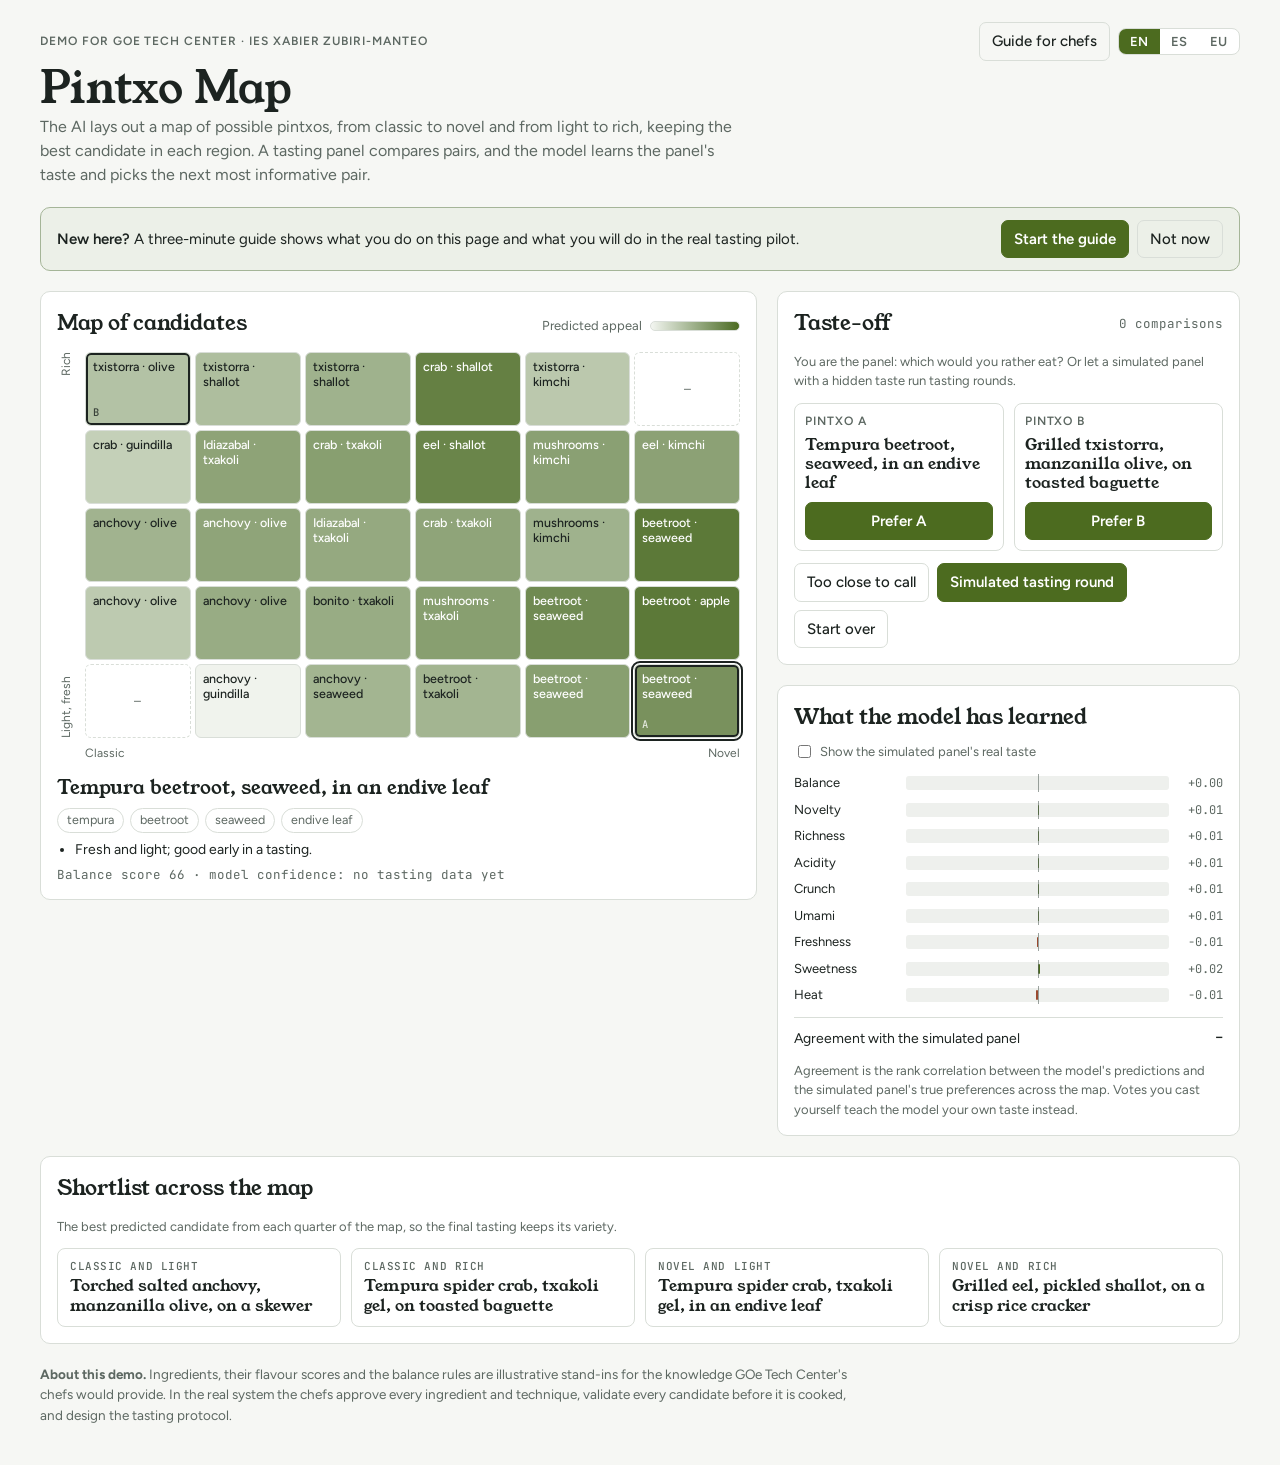
==== index.html @ 37ee8f4e "Add files via upload" ====
<!doctype html>
<html lang="en">
<head>
<meta charset="utf-8">
<meta name="viewport" content="width=device-width, initial-scale=1, viewport-fit=cover">
<meta name="description" content="Pintxo Map: an AI demo that proposes a diverse map of pintxos and learns a tasting panel's taste. IES Xabier Zubiri-Manteo and GOe Tech Center.">
<title>Pintxo Map</title>
<link rel="preconnect" href="https://fonts.googleapis.com">
<link rel="preconnect" href="https://fonts.gstatic.com" crossorigin>
<link rel="stylesheet" href="https://fonts.googleapis.com/css2?family=Young+Serif&family=Figtree:wght@400;500;600&family=JetBrains+Mono:wght@400;500&display=swap">
<style>
/* Layout: a working bench. The map of candidate pintxos on the left, the taste-off and what the model has learned on the right, the shortlist underneath. */
:root {
  --bg: #f6f7f4;
  --surface: #ffffff;
  --ink: #1c2320;
  --muted: #5d6862;
  --line: #d9ded8;
  --accent: #4c6b1f;        /* piparra green */
  --accent-ink: #ffffff;
  --neg: #9a4a2f;           /* negative weights */
  --scrim: rgba(18, 26, 22, 0.55);
  --font-display: "Young Serif", Georgia, serif;
  --font-body: "Figtree", "Segoe UI", system-ui, sans-serif;
  --font-data: "JetBrains Mono", ui-monospace, Menlo, Consolas, monospace;
}
@media (prefers-color-scheme: dark) {
  :root:not([data-theme="light"]) {
    --bg: #121614; --surface: #1a201d; --ink: #e3e8e4; --muted: #9aa59f; --line: #2e3833;
    --accent: #a3c75f; --accent-ink: #121614; --neg: #e08a6a; --scrim: rgba(0, 0, 0, 0.62); color-scheme: dark;
  }
}
:root[data-theme="dark"] {
  --bg: #121614; --surface: #1a201d; --ink: #e3e8e4; --muted: #9aa59f; --line: #2e3833;
  --accent: #a3c75f; --accent-ink: #121614; --neg: #e08a6a; --scrim: rgba(0, 0, 0, 0.62); color-scheme: dark;
}
* { box-sizing: border-box; }
[hidden] { display: none !important; }
body {
  margin: 0; background: var(--bg); color: var(--ink);
  font-family: var(--font-body); font-size: 15px; line-height: 1.5;
  padding-left: max(16px, env(safe-area-inset-left, 0px));
  padding-right: max(16px, env(safe-area-inset-right, 0px));
  padding-block: 22px 40px;
}
.wrap { max-width: 1200px; margin: 0 auto; display: grid; gap: 20px; }
header { display: grid; gap: 4px; }
.top { display: flex; flex-wrap: wrap; justify-content: space-between; align-items: center; gap: 8px 16px; }
h1 { font-family: var(--font-display); font-weight: 400; font-size: clamp(30px, 5vw, 44px); line-height: 1.05; margin: 0; text-wrap: balance; }
.lede { margin: 0; color: var(--muted); max-width: 70ch; font-size: 16px; }
h2 { font-family: var(--font-display); font-weight: 400; font-size: 21px; margin: 0; }
.eyebrow { font: 600 12px var(--font-body); text-transform: uppercase; letter-spacing: 0.08em; color: var(--muted); margin: 0; }
button { font: inherit; }
button:focus-visible, input:focus-visible { outline: 2px solid var(--accent); outline-offset: 2px; }
.langs { display: inline-flex; border: 1px solid var(--line); border-radius: 8px; overflow: hidden; background: var(--surface); }
.langs button { border: 0; background: none; color: var(--muted); padding: 5px 11px; cursor: pointer; font: 600 13px var(--font-body); letter-spacing: 0.04em; }
.langs button[aria-pressed="true"] { background: var(--accent); color: var(--accent-ink); }

.bench { display: grid; grid-template-columns: minmax(0, 1.55fr) minmax(0, 1fr); gap: 20px; align-items: start; }
@media (max-width: 900px) { .bench { grid-template-columns: minmax(0, 1fr); } }
.card { background: var(--surface); border: 1px solid var(--line); border-radius: 10px; padding: 16px; display: grid; gap: 12px; min-width: 0; }

.maphead { display: flex; flex-wrap: wrap; justify-content: space-between; align-items: baseline; gap: 6px 16px; }
.legend { display: flex; align-items: center; gap: 8px; font-size: 13px; color: var(--muted); }
.ramp { width: 90px; height: 10px; border-radius: 5px; background: linear-gradient(90deg, color-mix(in oklab, var(--accent) 6%, var(--surface)), var(--accent)); border: 1px solid var(--line); }
.mapframe { display: grid; grid-template-columns: 22px minmax(0, 1fr); grid-template-rows: minmax(0, 1fr) auto; gap: 6px; }
.yaxis { writing-mode: vertical-rl; transform: rotate(180deg); font-size: 12px; color: var(--muted); display: flex; justify-content: space-between; text-align: center; }
.xaxis { grid-column: 2; display: flex; justify-content: space-between; font-size: 12px; color: var(--muted); }
.grid { display: grid; grid-template-columns: repeat(6, minmax(0, 1fr)); gap: 4px; }
.cell { min-height: 74px; border: 1px solid var(--line); border-radius: 6px; padding: 6px 7px; text-align: left; cursor: pointer; color: var(--ink); display: flex; flex-direction: column; justify-content: space-between; gap: 4px; font-size: 12.5px; line-height: 1.25; transition: background-color 0.4s; }
.cell.dark { color: var(--accent-ink); }
.cell .n { font-weight: 500; overflow-wrap: anywhere; }
.cell .tag { font: 500 10.5px var(--font-data); opacity: 0.8; }
.cell.empty { background: none; border-style: dashed; cursor: default; color: var(--muted); align-items: center; justify-content: center; }
.cell.sel { outline: 2px solid var(--ink); outline-offset: 1px; }
.cell.inpair { box-shadow: inset 0 0 0 2px var(--ink); }
@media (max-width: 600px) { .cell { min-height: 46px; } .cell .n { display: none; } }

.dish { display: grid; gap: 6px; }
.dish h3 { font-family: var(--font-display); font-weight: 400; font-size: 19px; margin: 0; text-wrap: balance; }
.parts { display: flex; flex-wrap: wrap; gap: 6px; margin: 0; padding: 0; list-style: none; }
.parts li { font-size: 12.5px; border: 1px solid var(--line); border-radius: 999px; padding: 2px 9px; color: var(--muted); }
.why { margin: 0; padding-left: 18px; font-size: 14px; display: grid; gap: 2px; }
.meta { font: 12.5px var(--font-data); color: var(--muted); }

.pair { display: grid; grid-template-columns: 1fr 1fr; gap: 10px; }
@media (max-width: 420px) { .pair { grid-template-columns: 1fr; } }
.cand { border: 1px solid var(--line); border-radius: 8px; padding: 10px; display: grid; gap: 8px; align-content: space-between; }
.cand .who { font: 600 12px var(--font-body); letter-spacing: 0.08em; color: var(--muted); text-transform: uppercase; }
.cand .nm { font-family: var(--font-display); font-size: 15.5px; line-height: 1.25; }
.btn { border: 1px solid var(--accent); background: var(--accent); color: var(--accent-ink); border-radius: 7px; padding: 7px 12px; cursor: pointer; font-weight: 600; }
.btn.ghost { background: none; color: var(--ink); border-color: var(--line); font-weight: 500; }
.btn:hover { filter: brightness(1.06); }
.row { display: flex; flex-wrap: wrap; gap: 8px; align-items: center; }
.small { font-size: 13px; color: var(--muted); margin: 0; }

.bars { display: grid; gap: 7px; }
.bar { display: grid; grid-template-columns: 104px minmax(0, 1fr) 46px; gap: 8px; align-items: center; font-size: 13px; }
.track { position: relative; height: 14px; background: color-mix(in oklab, var(--line) 45%, var(--surface)); border-radius: 3px; }
.track::after { content: ""; position: absolute; left: 50%; top: -2px; bottom: -2px; width: 1px; background: var(--muted); opacity: 0.6; }
.fill { position: absolute; top: 2px; bottom: 2px; border-radius: 2px; background: var(--accent); transition: all 0.4s; }
.fill.neg { background: var(--neg); }
.truth { position: absolute; top: -3px; bottom: -3px; width: 3px; margin-left: -1.5px; background: var(--ink); border-radius: 2px; }
.val { font: 12px var(--font-data); text-align: right; color: var(--muted); font-variant-numeric: tabular-nums; }
.stat { display: flex; justify-content: space-between; gap: 10px; font-size: 14px; border-top: 1px solid var(--line); padding-top: 10px; }
.stat b { font: 500 14px var(--font-data); font-variant-numeric: tabular-nums; }
label.tg { display: inline-flex; gap: 6px; align-items: center; font-size: 13px; color: var(--muted); cursor: pointer; }

.short { display: grid; grid-template-columns: repeat(auto-fit, minmax(220px, 1fr)); gap: 10px; }
.pick { border: 1px solid var(--line); border-radius: 8px; padding: 10px 12px; display: grid; gap: 4px; background: var(--surface); }
.pick .where { font: 500 11px var(--font-data); color: var(--muted); text-transform: uppercase; letter-spacing: 0.05em; }
.pick .nm { font-family: var(--font-display); font-size: 15.5px; line-height: 1.25; }
.note { font-size: 13.5px; color: var(--muted); margin: 0; max-width: 90ch; }
@media (prefers-reduced-motion: reduce) { .cell, .fill { transition: none; } }

/* guided tour */
.welcome { display: flex; flex-wrap: wrap; align-items: center; justify-content: space-between; gap: 10px 16px; background: color-mix(in oklab, var(--accent) 10%, var(--surface)); border: 1px solid color-mix(in oklab, var(--accent) 35%, var(--line)); border-radius: 10px; padding: 12px 16px; }
.welcome p { margin: 0; font-size: 15px; }
.welcome b { font-weight: 600; }
#tour .scrim { position: fixed; inset: 0; background: var(--scrim); z-index: 40; }
#tour .spot { position: fixed; z-index: 41; border-radius: 10px; box-shadow: 0 0 0 9999px var(--scrim), 0 0 0 3px var(--accent); pointer-events: none; transition: all 0.25s; }
#tour .tcard { position: fixed; z-index: 42; width: min(380px, calc(100vw - 32px)); background: var(--surface); color: var(--ink); border: 1px solid var(--line); border-radius: 12px; padding: 16px; display: grid; gap: 8px; box-shadow: 0 12px 32px rgba(0,0,0,0.18); }
#tour .tcard h3 { font-family: var(--font-display); font-weight: 400; font-size: 20px; margin: 0; }
#tour .tcard p { margin: 0; font-size: 14.5px; }
#tour .tstep { font: 500 12px var(--font-data); color: var(--muted); }
#tour ul { margin: 0; padding-left: 18px; display: grid; gap: 4px; font-size: 14.5px; }
#tour .trow { display: flex; gap: 8px; align-items: center; margin-top: 4px; }
#tour .trow .sp { flex: 1; }
#tour .trow .btn { white-space: nowrap; padding: 7px 10px; }
#tour .dots { display: flex; gap: 4px; }
#tour .dots i { width: 6px; height: 6px; border-radius: 50%; background: var(--line); }
#tour .dots i.on { background: var(--accent); }
@media (max-width: 640px) { #tour .tcard { left: 16px !important; right: 16px; bottom: calc(16px + env(safe-area-inset-bottom, 0px)) !important; top: auto !important; width: auto; } }
@media (prefers-reduced-motion: reduce) { #tour .spot { transition: none; } }
</style>
</head>
<body>
<div class="wrap">
  <header>
    <div class="top">
      <p class="eyebrow" data-i="eyebrow">Demo for GOe Tech Center · IES Xabier Zubiri-Manteo</p>
      <div class="row">
      <button type="button" class="btn ghost" id="guideBtn" data-i="guideBtn"></button>
      <div class="langs" role="group" aria-label="Language">
        <button type="button" data-lang="en" aria-pressed="true">EN</button>
        <button type="button" data-lang="es" aria-pressed="false">ES</button>
        <button type="button" data-lang="eu" aria-pressed="false">EU</button>
      </div>
      </div>
    </div>
    <h1 data-i="h1">Pintxo Map</h1>
    <p class="lede" data-i="lede"></p>
  </header>

  <div class="welcome" id="welcome">
    <p data-ih="welcome"></p>
    <div class="row">
      <button type="button" class="btn" id="startTour" data-i="startTour"></button>
      <button type="button" class="btn ghost" id="hideWelcome" data-i="hideWelcome"></button>
    </div>
  </div>

  <div class="bench">
    <section class="card" aria-labelledby="maptitle">
      <div class="maphead">
        <h2 id="maptitle" data-i="mapTitle"></h2>
        <span class="legend"><span data-i="legend"></span> <span class="ramp" aria-hidden="true"></span></span>
      </div>
      <div class="mapframe">
        <div class="yaxis" aria-hidden="true"><span data-i="yLight"></span><span data-i="yRich"></span></div>
        <div class="grid" id="grid" role="grid"></div>
        <div class="xaxis" aria-hidden="true"><span data-i="xClassic"></span><span data-i="xNovel"></span></div>
      </div>
      <div class="dish" id="dish" aria-live="polite"></div>
    </section>

    <div style="display:grid; gap:20px; min-width:0">
      <section class="card" aria-labelledby="totitle">
        <div class="row" style="justify-content:space-between">
          <h2 id="totitle" data-i="tasteoff"></h2>
          <span class="meta" id="roundinfo"></span>
        </div>
        <p class="small" data-i="toLead"></p>
        <div class="pair" id="pair"></div>
        <div class="row">
          <button class="btn ghost" id="skip" data-i="skip"></button>
          <button class="btn" id="simround" data-i="sim"></button>
          <button class="btn ghost" id="reset" data-i="reset"></button>
        </div>
      </section>

      <section class="card" aria-labelledby="lrtitle">
        <div class="row" style="justify-content:space-between">
          <h2 id="lrtitle" data-i="learned"></h2>
          <label class="tg"><input type="checkbox" id="showtruth"> <span data-i="showTruth"></span></label>
        </div>
        <div class="bars" id="bars"></div>
        <div class="stat"><span data-i="agree"></span><b id="agree">–</b></div>
        <p class="small" data-i="agreeNote"></p>
      </section>
    </div>
  </div>

  <section class="card" aria-labelledby="shtitle">
    <h2 id="shtitle" data-i="shortlist"></h2>
    <p class="small" data-i="shortNote"></p>
    <div class="short" id="short"></div>
  </section>

  <p class="note" data-ih="note"></p>
</div>

<div id="tour" hidden>
  <div class="scrim" id="tScrim"></div>
  <div class="spot" id="tSpot"></div>
  <div class="tcard" id="tCard" role="dialog" aria-modal="false" aria-labelledby="tTitle" tabindex="-1">
    <p class="tstep" id="tStep"></p>
    <h3 id="tTitle"></h3>
    <p id="tText"></p>
    <ul id="tList"></ul>
    <div class="trow">
      <div class="dots" id="tDots" aria-hidden="true"></div>
      <span class="sp"></span>
      <button type="button" class="btn ghost" id="tSkip"></button>
      <button type="button" class="btn ghost" id="tBack"></button>
      <button type="button" class="btn" id="tNext"></button>
    </div>
  </div>
</div>

<script>
// ---------- interface text ----------
const UI = {
  en: {
    guideBtn: "Guide for chefs", startTour: "Start the guide", hideWelcome: "Not now",
    welcome: "<b>New here?</b> A three-minute guide shows what you do on this page and what you will do in the real tasting pilot.",
    tour: { step: (n, t) => `Step ${n} of ${t}`, next: "Next", back: "Back", skip: "Skip guide", done: "Start exploring", steps: [
      { t: "Welcome, chef", x: "This short guide shows what you do in Pintxo Map. The AI proposes and learns; you decide what is worth cooking. It takes about three minutes." },
      { sel: "map", t: "The map of candidates", x: "Each square holds the best candidate the AI found for one style of pintxo: left to right goes from classic to novel, bottom to top from light to rich. The darker the green, the more the model expects the panel to like it." },
      { sel: "dish", t: "Open any pintxo", x: "Click a square to see its ingredients, why it might work and how confident the model is. In the real pilot, this is where you veto anything you would not put on a plate." },
      { sel: "pair", t: "The taste-off", x: "Two pintxos, side by side. Choose the one you would rather eat, as in a blind pairwise tasting. If you cannot choose, press \u201cToo close to call\u201d. In the pilot, the panel tastes the real dishes and the votes are recorded here." },
      { sel: "learn", t: "Watch the model learn", x: "After every vote, the model updates its picture of the panel's taste. Green bars are qualities the panel seems to like; red ones, qualities it seems to avoid. Nothing here is fixed in advance." },
      { sel: "sim", t: "Try it without cooking", x: "Press \u201cSimulated tasting round\u201d to let a panel with a hidden taste vote four times. Then tick \u201cShow the simulated panel's real taste\u201d to see how close the model gets. Agreement usually passes 0.8 within four rounds." },
      { sel: "short", t: "A varied shortlist", x: "For the final tasting, the AI picks the best candidate from each quarter of the map, so the shortlist keeps classic and novel, light and rich." },
      { t: "Your role in the pilot", x: "What we will ask of the chefs:", list: ["Before: choose the theme, the allowed ingredients and techniques, and the two dimensions of the map.", "Each round: approve 6 to 8 candidates, cook them, and taste them in pairs.", "At the end: judge the final shortlist and tell us what you think of the process.", "Nothing is cooked without a chef's approval."] },
    ] },
    eyebrow: "Demo for GOe Tech Center · IES Xabier Zubiri-Manteo", h1: "Pintxo Map",
    lede: "The AI lays out a map of possible pintxos, from classic to novel and from light to rich, keeping the best candidate in each region. A tasting panel compares pairs, and the model learns the panel's taste and picks the next most informative pair.",
    mapTitle: "Map of candidates", legend: "Predicted appeal", yLight: "Light, fresh", yRich: "Rich", xClassic: "Classic", xNovel: "Novel",
    tasteoff: "Taste-off", toLead: "You are the panel: which would you rather eat? Or let a simulated panel with a hidden taste run tasting rounds.",
    skip: "Too close to call", sim: "Simulated tasting round", reset: "Start over",
    learned: "What the model has learned", showTruth: "Show the simulated panel's real taste", agree: "Agreement with the simulated panel",
    agreeNote: "Agreement is the rank correlation between the model's predictions and the simulated panel's true preferences across the map. Votes you cast yourself teach the model your own taste instead.",
    shortlist: "Shortlist across the map", shortNote: "The best predicted candidate from each quarter of the map, so the final tasting keeps its variety.",
    note: "<strong>About this demo.</strong> Ingredients, their flavour scores and the balance rules are illustrative stand-ins for the knowledge GOe Tech Center's chefs would provide. In the real system the chefs approve every ingredient and technique, validate every candidate before it is cooked, and design the tasting protocol.",
    gridLabel: "Map of candidate pintxos", empty: "No candidate here", pintxo: "Pintxo", prefer: x => `Prefer ${x}`,
    comps: n => `${n} comparison${n === 1 ? "" : "s"}`, meta: (b, c) => `Balance score ${b} · model confidence: ${c}`,
    conf: ["no tasting data yet", "high", "medium", "low"], raw: "raw / cured", truthTip: "Simulated panel's real taste",
    quads: ["Classic and light", "Classic and rich", "Novel and light", "Novel and rich"],
    feats: ["Balance", "Novelty", "Richness", "Acidity", "Crunch", "Umami", "Freshness", "Sweetness", "Heat"],
    why: {
      acid: (ac, m) => `Acidity from the ${ac} cuts the richness of the ${m}.`,
      crunch: src => `Crunch from the ${src} contrasts with a softer main.`,
      umami: (m, smoked) => `Plenty of umami: ${m}${smoked ? " and smoke" : ""}.`,
      fresh: "Fresh and light; good early in a tasting.", gilda: "A close relative of the Gilda, the classic Donostia pintxo.",
      heavy: "On the heavy side; keep the portion small.", none: "A simple combination with few contrasts.",
    },
  },
  es: {
    guideBtn: "Guía para cocineros", startTour: "Empezar la guía", hideWelcome: "Ahora no",
    welcome: "<b>¿Primera vez aquí?</b> Una guía de tres minutos muestra qué haces en esta página y qué harás en el piloto de cata real.",
    tour: { step: (n, t) => `Paso ${n} de ${t}`, next: "Siguiente", back: "Atrás", skip: "Saltar la guía", done: "Empezar a explorar", steps: [
      { t: "Te damos la bienvenida", x: "Esta breve guía muestra qué haces en el Mapa de pintxos. La IA propone y aprende; tú decides qué merece cocinarse. Lleva unos tres minutos." },
      { sel: "map", t: "El mapa de candidatos", x: "Cada casilla contiene el mejor candidato que ha encontrado la IA para un estilo de pintxo: de izquierda a derecha, de clásico a novedoso; de abajo arriba, de ligero a contundente. Cuanto más intenso es el verde, más espera el modelo que guste al panel." },
      { sel: "dish", t: "Abre cualquier pintxo", x: "Pulsa una casilla para ver sus ingredientes, por qué podría funcionar y cuánta confianza tiene el modelo. En el piloto real, aquí es donde vetas lo que nunca pondrías en un plato." },
      { sel: "pair", t: "El duelo de cata", x: "Dos pintxos, uno junto a otro. Elige el que preferirías comer, como en una cata comparativa a ciegas. Si no puedes decidir, pulsa \u00abEmpate\u00bb. En el piloto, el panel cata los platos reales y aquí se registran los votos." },
      { sel: "learn", t: "Mira cómo aprende el modelo", x: "Tras cada voto, el modelo actualiza su idea del gusto del panel. Las barras verdes son cualidades que parecen gustar al panel; las rojas, las que parece evitar. Nada está fijado de antemano." },
      { sel: "sim", t: "Pruébalo sin cocinar", x: "Pulsa \u00abRonda de cata simulada\u00bb para que vote cuatro veces un panel con un gusto oculto. Después marca \u00abMostrar el gusto real del panel simulado\u00bb para ver cuánto se acerca el modelo. El acuerdo suele superar 0,8 en cuatro rondas." },
      { sel: "short", t: "Una selección variada", x: "Para la cata final, la IA elige el mejor candidato de cada cuarto del mapa, de modo que la selección conserva lo clásico y lo novedoso, lo ligero y lo contundente." },
      { t: "Tu papel en el piloto", x: "Lo que pediremos a los cocineros:", list: ["Antes: elegir el tema, los ingredientes y técnicas permitidos y las dos dimensiones del mapa.", "En cada ronda: aprobar de 6 a 8 candidatos, cocinarlos y catarlos por parejas.", "Al final: valorar la selección final y contarnos qué te parece el proceso.", "Nada se cocina sin la aprobación de un cocinero."] },
    ] },
    eyebrow: "Demo para GOe Tech Center · IES Xabier Zubiri-Manteo", h1: "Mapa de pintxos",
    lede: "La IA dibuja un mapa de pintxos posibles, de clásico a novedoso y de ligero a contundente, y conserva el mejor candidato de cada región. Un panel de cata compara parejas, y el modelo aprende el gusto del panel y elige la siguiente pareja más informativa.",
    mapTitle: "Mapa de candidatos", legend: "Atractivo previsto", yLight: "Ligero, fresco", yRich: "Contundente", xClassic: "Clásico", xNovel: "Novedoso",
    tasteoff: "Duelo de cata", toLead: "Tú eres el panel: ¿cuál prefieres comer? O deja que un panel simulado, con un gusto oculto, haga rondas de cata.",
    skip: "Empate", sim: "Ronda de cata simulada", reset: "Empezar de nuevo",
    learned: "Lo que ha aprendido el modelo", showTruth: "Mostrar el gusto real del panel simulado", agree: "Acuerdo con el panel simulado",
    agreeNote: "El acuerdo es la correlación de rangos entre las predicciones del modelo y las preferencias reales del panel simulado en todo el mapa. Si votas tú, el modelo aprende tu propio gusto.",
    shortlist: "Selección por todo el mapa", shortNote: "El mejor candidato previsto de cada cuarto del mapa, para que la cata final conserve su variedad.",
    note: "<strong>Sobre esta demo.</strong> Los ingredientes, sus puntuaciones de sabor y las reglas de equilibrio son ilustrativos y sustituyen al conocimiento que aportarían los cocineros de GOe Tech Center. En el sistema real, los cocineros aprueban cada ingrediente y técnica, validan cada candidato antes de cocinarlo y diseñan el protocolo de cata.",
    gridLabel: "Mapa de pintxos candidatos", empty: "Sin candidato", pintxo: "Pintxo", prefer: x => `Prefiero ${x}`,
    comps: n => `${n} ${n === 1 ? "comparación" : "comparaciones"}`, meta: (b, c) => `Equilibrio ${b} · confianza del modelo: ${c}`,
    conf: ["sin datos de cata todavía", "alta", "media", "baja"], raw: "crudo o curado", truthTip: "Gusto real del panel simulado",
    quads: ["Clásico y ligero", "Clásico y contundente", "Novedoso y ligero", "Novedoso y contundente"],
    feats: ["Equilibrio", "Novedad", "Contundencia", "Acidez", "Crujiente", "Umami", "Frescor", "Dulzor", "Picante"],
    why: {
      acid: (ac, m) => `La acidez del acompañamiento (${ac}) corta la contundencia del principal (${m}).`,
      crunch: src => `El crujiente (${src}) contrasta con un principal más tierno.`,
      umami: (m, smoked) => `Mucho umami: ${m}${smoked ? " y el ahumado" : ""}.`,
      fresh: "Fresco y ligero; ideal al principio de una cata.", gilda: "Pariente cercano de la Gilda, el pintxo clásico de Donostia.",
      heavy: "Algo contundente; mejor en ración pequeña.", none: "Combinación sencilla, con pocos contrastes.",
    },
  },
  eu: {
    guideBtn: "Sukaldarientzako gida", startTour: "Hasi gida", hideWelcome: "Orain ez",
    welcome: "<b>Lehen aldia hemen?</b> Hiru minutuko gida batek erakusten du zer egiten duzun orri honetan eta zer egingo duzun benetako dastaketa-pilotuan.",
    tour: { step: (n, t) => `${n}/${t} urratsa`, next: "Hurrengoa", back: "Atzera", skip: "Saltatu gida", done: "Hasi esploratzen", steps: [
      { t: "Ongi etorri", x: "Gida labur honek erakusten du zer egiten duzun Pintxoen mapan. AAk proposatu eta ikasi egiten du; zuk erabakitzen duzu zer merezi duen sukaldatzea. Hiru minutu inguru behar dira." },
      { sel: "map", t: "Hautagaien mapa", x: "Lauki bakoitzean AAk pintxo-estilo baterako aurkitu duen hautagairik onena dago: ezkerretik eskuinera, klasikotik berritzailera; behetik gora, arinetik astunera. Zenbat eta berde biziagoa, orduan eta gehiago espero du ereduak panelari gustatzea." },
      { sel: "dish", t: "Ireki edozein pintxo", x: "Sakatu lauki bat haren osagaiak, zergatik funtziona dezakeen eta ereduak zenbateko konfiantza duen ikusteko. Benetako pilotuan, hemen baztertzen duzu inoiz platerean jarriko ez zenukeena." },
      { sel: "pair", t: "Dastaketa-lehia", x: "Bi pintxo, bata bestearen ondoan. Aukeratu nahiago zenukeena jan, itsuan egindako dastaketa konparatibo batean bezala. Erabaki ezin baduzu, sakatu \u00abBerdinketa\u00bb. Pilotuan, panelak benetako platerak dastatzen ditu eta botoak hemen erregistratzen dira." },
      { sel: "learn", t: "Ikusi nola ikasten duen ereduak", x: "Boto bakoitzaren ondoren, ereduak panelaren gustuari buruzko irudia eguneratzen du. Barra berdeak panelari gustatzen zaizkion ezaugarriak dira; gorriak, saihesten dituenak. Ezer ez dago aldez aurretik finkatuta." },
      { sel: "sim", t: "Probatu sukaldatu gabe", x: "Sakatu \u00abDastaketa-txanda simulatua\u00bb, gustu ezkutua duen panel batek lau aldiz boza dezan. Ondoren, markatu \u00abErakutsi panel simulatuaren benetako gustua\u00bb, ereduak zenbat hurbiltzen den ikusteko. Adostasunak 0,8 gainditu ohi du lau txandatan." },
      { sel: "short", t: "Hautaketa anitza", x: "Azken dastaketarako, AAk maparen laurden bakoitzeko hautagairik onena aukeratzen du; horrela, hautaketak klasikoa eta berritzailea, arina eta astuna gordetzen ditu." },
      { t: "Zure eginkizuna pilotuan", x: "Sukaldariei eskatuko dieguna:", list: ["Aurretik: gaia, baimendutako osagaiak eta teknikak eta maparen bi dimentsioak aukeratzea.", "Txanda bakoitzean: 6-8 hautagai onartzea, sukaldatzea eta binaka dastatzea.", "Amaieran: azken hautaketa baloratzea eta prozesuaz zer iruditu zaizun esatea.", "Ezer ez da sukaldatzen sukaldari baten onespenik gabe."] },
    ] },
    eyebrow: "GOe Tech Centerrentzako demoa · IES Xabier Zubiri-Manteo", h1: "Pintxoen mapa",
    lede: "AAk pintxo posibleen mapa bat marrazten du, klasikotik berritzailera eta arinetik astunera, eta eskualde bakoitzeko hautagairik onena gordetzen du. Dastaketa-panel batek bikoteak alderatzen ditu, eta ereduak panelaren gustua ikasten du eta hurrengo bikoterik informatiboena aukeratzen du.",
    mapTitle: "Hautagaien mapa", legend: "Aurreikusitako erakarpena", yLight: "Arina, freskoa", yRich: "Astuna", xClassic: "Klasikoa", xNovel: "Berritzailea",
    tasteoff: "Dastaketa-lehia", toLead: "Zu zara panela: zein jango zenuke nahiago? Edo utzi gustu ezkutua duen panel simulatu bati dastaketa-txandak egiten.",
    skip: "Berdinketa", sim: "Dastaketa-txanda simulatua", reset: "Berriro hasi",
    learned: "Ereduak ikasi duena", showTruth: "Erakutsi panel simulatuaren benetako gustua", agree: "Adostasuna panel simulatuarekin",
    agreeNote: "Adostasuna ereduaren iragarpenen eta panel simulatuaren benetako lehentasunen arteko heinen korrelazioa da, mapa osoan. Zuk botatzen baduzu, ereduak zure gustua ikasten du.",
    shortlist: "Hautaketa mapa osoan", shortNote: "Maparen laurden bakoitzeko aurreikusitako hautagairik onena, azken dastaketak bere aniztasuna gorde dezan.",
    note: "<strong>Demo honi buruz.</strong> Osagaiak, haien zapore-puntuazioak eta oreka-arauak ilustratzaileak dira, eta GOe Tech Centerreko sukaldariek emango luketen ezagutzaren ordez daude. Benetako sisteman, sukaldariek osagai eta teknika bakoitza onartzen dute, hautagai bakoitza balioztatzen dute sukaldatu aurretik eta dastaketa-protokoloa diseinatzen dute.",
    gridLabel: "Pintxo hautagaien mapa", empty: "Hautagairik ez", pintxo: "Pintxoa", prefer: x => `${x} nahiago dut`,
    comps: n => `${n} konparaketa`, meta: (b, c) => `Oreka ${b} · ereduaren konfiantza: ${c}`,
    conf: ["oraindik ez dago dastaketa-daturik", "altua", "ertaina", "baxua"], raw: "gordinik edo onduta", truthTip: "Panel simulatuaren benetako gustua",
    quads: ["Klasikoa eta arina", "Klasikoa eta astuna", "Berritzailea eta arina", "Berritzailea eta astuna"],
    feats: ["Oreka", "Berritasuna", "Astuntasuna", "Azidotasuna", "Kurruskaria", "Umamia", "Freskotasuna", "Gozotasuna", "Mina"],
    why: {
      acid: (ac, m) => `Osagarriaren azidotasunak (${ac}) osagai nagusiaren astuntasuna (${m}) orekatzen du.`,
      crunch: src => `Ukitu kurruskariak (${src}) osagai nagusi leunagoarekin kontrastea egiten du.`,
      umami: (m, smoked) => `Umami ugari: ${m}${smoked ? " eta kea" : ""}.`,
      fresh: "Freskoa eta arina; dastaketa hasteko aproposa.", gilda: "Gildaren ahaide hurbila, Donostiako pintxo klasikoa.",
      heavy: "Nahiko astuna; hobe zati txiki batean.", none: "Konbinazio sinplea, kontraste gutxirekin.",
    },
  },
};

// ---------- culinary knowledge (illustrative) ----------
// t tradition, r richness, a acidity, c crunch, u umami, f freshness, s sweetness, h heat
const BASES = [
  { n: { en: "toasted baguette", es: "pan tostado", eu: "ogi txigortua" }, k: { en: "on toasted baguette", es: "sobre pan tostado", eu: "ogi txigortuaren gainean" }, t: .9, r: .3, c: .7 },
  { n: { en: "potato tortilla", es: "tortilla de patata", eu: "patata-tortilla" }, k: { en: "on a square of tortilla", es: "sobre un taco de tortilla", eu: "tortilla-zati baten gainean" }, t: .8, r: .6, c: .1 },
  { n: { en: "rice cracker", es: "galleta de arroz", eu: "arroz-galleta" }, k: { en: "on a crisp rice cracker", es: "sobre una galleta de arroz crujiente", eu: "arroz-galleta kurruskari baten gainean" }, t: .1, c: .9 },
  { n: { en: "endive leaf", es: "hoja de endivia", eu: "endibia-hostoa" }, k: { en: "in an endive leaf", es: "en una hoja de endivia", eu: "endibia-hosto batean" }, t: .3, f: .8, c: .5, a: .1 },
  { n: { en: "brioche round", es: "brioche", eu: "briochea" }, k: { en: "on brioche", es: "sobre brioche", eu: "brioche baten gainean" }, t: .3, r: .7, s: .3 },
  { id: "skewer", n: { en: "skewer", es: "banderilla", eu: "makilatxoa" }, k: { en: "on a skewer", es: "en banderilla", eu: "makilatxo batean" }, t: 1 },
];
// es.g: gender/number for Spanish agreement; eu.stem/eu.def: Basque noun without and with article; eu.pl: plural
const MAINS = [
  { id: "anchovy-vinegar", n: "anchovy in vinegar", sh: { en: "anchovy", es: "boquerón", eu: "bokarta" }, es: { n: "boquerón en vinagre", g: "m" }, eu: { stem: "bokarta ozpinetan", def: "bokarta ozpinetan" }, t: .9, a: .7, u: .4, f: .3, only: ["Raw"] },
  { id: "anchovy-salted", n: "salted anchovy", sh: { en: "anchovy", es: "anchoa", eu: "antxoa" }, es: { n: "anchoa en salazón", g: "f" }, eu: { stem: "antxoa gazitu", def: "antxoa gazitua" }, t: .9, u: .9, r: .3, only: ["Raw", "Torched"] },
  { id: "bonito", n: "bonito", sh: { en: "bonito", es: "bonito", eu: "hegaluzea" }, es: { n: "bonito", g: "m" }, eu: { stem: "hegaluze", def: "hegaluzea" }, t: .8, r: .6, u: .6, only: ["Raw", "Grilled", "Confit", "Smoked", "Torched"] },
  { id: "crab", n: "spider crab", sh: { en: "crab", es: "txangurro", eu: "txangurroa" }, es: { n: "txangurro", g: "m" }, eu: { stem: "txangurro", def: "txangurroa" }, t: .9, r: .5, u: .7, only: ["Grilled", "Tempura", "Torched"] },
  { id: "mushrooms", n: "wild mushrooms", sh: { en: "mushrooms", es: "setas", eu: "perretxikoak" }, es: { n: "setas silvestres", g: "fp" }, eu: { stem: "basa-perretxiko", def: "basa-perretxikoak", pl: true }, t: .7, u: .8, r: .4, only: ["Grilled", "Confit", "Tempura", "Smoked", "Torched"] },
  { id: "cheese", n: "Idiazabal cheese", sh: { en: "Idiazabal", es: "Idiazabal", eu: "Idiazabal" }, es: { n: "queso Idiazabal", g: "m" }, eu: { stem: "Idiazabal gazta", def: "Idiazabal gazta" }, t: .9, r: .8, u: .6, only: ["Raw", "Smoked", "Torched"] },
  { id: "txistorra", n: "txistorra", sh: { en: "txistorra", es: "txistorra", eu: "txistorra" }, es: { n: "txistorra", g: "f" }, eu: { stem: "txistor", def: "txistorra" }, t: .8, r: .9, u: .4, h: .2, only: ["Grilled", "Tempura"] },
  { id: "cod", n: "salt cod", sh: { en: "salt cod", es: "bacalao", eu: "bakailaoa" }, es: { n: "bacalao", g: "m" }, eu: { stem: "bakailao", def: "bakailaoa" }, t: .9, u: .5, r: .5, only: ["Confit", "Tempura", "Grilled", "Smoked"] },
  { id: "octopus", n: "octopus", sh: { en: "octopus", es: "pulpo", eu: "olagarroa" }, es: { n: "pulpo", g: "m" }, eu: { stem: "olagarro", def: "olagarroa" }, t: .6, u: .5, r: .3, only: ["Grilled", "Confit", "Smoked", "Torched"] },
  { id: "beetroot", n: "beetroot", sh: { en: "beetroot", es: "remolacha", eu: "erremolatxa" }, es: { n: "remolacha", g: "f" }, eu: { stem: "erremolatxa", def: "erremolatxa" }, t: .1, f: .6, a: .3, s: .5, only: ["Raw", "Grilled", "Confit", "Smoked", "Tempura"] },
  { id: "eel", n: "eel", sh: { en: "eel", es: "anguila", eu: "aingira" }, es: { n: "anguila", g: "f" }, eu: { stem: "aingira", def: "aingira" }, t: .4, r: .8, u: .7, only: ["Smoked", "Grilled", "Torched"] },
];
const ACCENTS = [
  { id: "guindilla", n: { en: "guindilla pepper", es: "piparras", eu: "piparrak" }, sh: { en: "guindilla", es: "piparra", eu: "piparra" }, t: 1, a: .6, h: .3, f: .3 },
  { id: "olive", n: { en: "manzanilla olive", es: "aceituna manzanilla", eu: "manzanilla oliba" }, sh: { en: "olive", es: "aceituna", eu: "oliba" }, t: .9, a: .4, u: .3 },
  { n: { en: "green apple", es: "manzana verde", eu: "sagar berdea" }, sh: { en: "apple", es: "manzana", eu: "sagarra" }, t: .3, a: .5, f: .55, c: .3, s: .3 },
  { n: { en: "txakoli gel", es: "gel de txakoli", eu: "txakoli-gelatina" }, sh: { en: "txakoli", es: "txakoli", eu: "txakolia" }, t: .5, a: .8, f: .6 },
  { n: { en: "quince paste", es: "membrillo", eu: "irasagar-orea" }, sh: { en: "quince", es: "membrillo", eu: "irasagarra" }, t: .7, s: .9, r: .2 },
  { n: { en: "seaweed", es: "alga", eu: "alga" }, sh: { en: "seaweed", es: "alga", eu: "alga" }, t: .2, u: .7, f: .4 },
  { n: { en: "red pepper confit", es: "pimiento rojo confitado", eu: "piper gorri konfitatua" }, sh: { en: "red pepper", es: "pimiento", eu: "piperra" }, t: .8, s: .5, r: .3 },
  { n: { en: "cider reduction", es: "reducción de sidra", eu: "sagardo-erredukzioa" }, sh: { en: "cider", es: "sidra", eu: "sagardoa" }, t: .6, a: .5, s: .4 },
  { n: { en: "kimchi", es: "kimchi", eu: "kimchia" }, sh: { en: "kimchi", es: "kimchi", eu: "kimchia" }, t: 0, a: .6, h: .5, u: .5 },
  { n: { en: "pickled shallot", es: "chalota encurtida", eu: "txalota ozpinetan" }, sh: { en: "shallot", es: "chalota", eu: "txalota" }, t: .5, a: .8, c: .2 },
  { n: { en: "smoked paprika oil", es: "aceite de pimentón ahumado", eu: "piperrauts ketu olioa" }, sh: { en: "paprika", es: "pimentón", eu: "piperrautsa" }, t: .6, r: .3, h: .2 },
  { n: { en: "toasted hazelnut", es: "avellana tostada", eu: "hur txigortuak" }, sh: { en: "hazelnut", es: "avellana", eu: "hurra" }, t: .5, c: .8, r: .3 },
];
const TECHS = [
  { n: "Raw", t: .8, f: .3 },
  { n: "Grilled", t: .8, u: .2, c: .1, es: "a la brasa", eu: { adv: "parrillan" }, chip: { en: "grilled", es: "a la brasa", eu: "parrillan" } },
  { n: "Confit", t: .7, r: .3, es: "en confit", eu: { adj: "konfitatu" }, chip: { en: "confit", es: "en confit", eu: "konfitatua" } },
  { n: "Tempura", t: .2, c: .5, r: .3, es: "en tempura", eu: { adv: "tenpuran" }, chip: { en: "tempura", es: "en tempura", eu: "tenpuran" } },
  { n: "Smoked", t: .5, u: .3, es: { m: "ahumado", f: "ahumada", fp: "ahumadas" }, eu: { adj: "ketu" }, chip: { en: "smoked", es: "ahumado", eu: "ketua" } },
  { n: "Torched", t: .3, u: .1, c: .1, es: "al soplete", eu: { adj: "kiskali" }, chip: { en: "torched", es: "al soplete", eu: "kiskalia" } },
];
const KEYS = ["r", "a", "c", "u", "f", "s", "h"];
const COLS = 6, ROWS = 5;

let L = "en";
const T = () => UI[L];
const cap = s => s.charAt(0).toUpperCase() + s.slice(1);

function mulberry32(a) { return function () { a |= 0; a = a + 0x6D2B79F5 | 0; let t = Math.imul(a ^ a >>> 15, 1 | a); t = t + Math.imul(t ^ t >>> 7, 61 | t) ^ t; return ((t ^ t >>> 14) >>> 0) / 4294967296; }; }
function gauss(r) { let u = 0, v = 0; while (u === 0) u = r(); while (v === 0) v = r(); return Math.sqrt(-2 * Math.log(u)) * Math.cos(2 * Math.PI * v); }
const sig = x => 1 / (1 + Math.exp(-x));

// ---------- generate all candidates and fill the map (quality-diversity archive) ----------
function buildArchive() {
  const all = [];
  for (const b of BASES) for (const m of MAINS) for (const ac of ACCENTS) for (const te of TECHS) {
    if (!m.only.includes(te.n)) continue;
    if (b.id === "skewer" && te.n === "Tempura") continue;
    const parts = [[b, .6], [m, 1], [ac, .8], [te, .6]];
    const v = {};
    KEYS.forEach(k => v[k] = parts.reduce((s, [p, w]) => s + (p[k] || 0) * w, 0));
    const trad = (b.t + m.t + ac.t + te.t) / 4;
    // balance rules: acidity cutting richness, umami, some crunch; penalties for heaviness, excess acid, clashing sweet and heat
    let q = 0.8 * Math.min(v.a, v.r) + 0.35 * v.u + 0.3 * Math.min(v.c, 0.8) + 0.2 * v.f
      - 0.6 * Math.max(0, v.r - 1.6) - 0.6 * Math.max(0, v.a - 1.5) - 0.6 * Math.max(0, Math.min(v.s, v.h) - 0.1) - 0.4 * Math.max(0, v.s - 0.9);
    const gilda = b.id === "skewer" && /anchovy/.test(m.id) && (ac.id === "guindilla" || ac.id === "olive");
    if (gilda) q += 0.45;
    all.push({ b, m, ac, te, v, nov: 1 - trad, bal: q, rich: v.r - v.f, gilda });
  }
  const mn = k => Math.min(...all.map(d => d[k])), mx = k => Math.max(...all.map(d => d[k]));
  const n0 = mn("nov"), n1 = mx("nov"), r0 = mn("rich"), r1 = mx("rich"), q0 = mn("bal"), q1 = mx("bal");
  all.forEach(d => {
    d.col = Math.min(COLS - 1, Math.floor((d.nov - n0) / (n1 - n0) * COLS));
    d.row = Math.min(ROWS - 1, Math.floor((d.rich - r0) / (r1 - r0) * ROWS));
    d.bal = (d.bal - q0) / (q1 - q0);
  });
  const raw = d => [d.bal, d.nov, ...KEYS.map(k => d.v[k])];
  const X = all.map(raw), dim = X[0].length;
  const mu = Array(dim).fill(0), sd = Array(dim).fill(0);
  X.forEach(x => x.forEach((v, i) => mu[i] += v / X.length));
  X.forEach(x => x.forEach((v, i) => sd[i] += (v - mu[i]) ** 2 / X.length));
  all.forEach((d, j) => d.x = X[j].map((v, i) => (v - mu[i]) / Math.sqrt(sd[i] || 1)));
  const cells = Array.from({ length: ROWS * COLS }, () => null);
  all.forEach(d => { const i = d.row * COLS + d.col; if (!cells[i] || d.bal > cells[i].bal) cells[i] = d; });
  return cells;
}

// ---------- names in three languages ----------
function mainName(d) {
  const m = d.m, te = d.te;
  if (L === "en") return te.n === "Raw" ? cap(m.n) : `${te.n} ${m.n}`;
  if (L === "es") {
    if (te.n === "Raw") return cap(m.es.n);
    const tp = typeof te.es === "string" ? te.es : te.es[m.es.g];
    return `${cap(m.es.n)} ${tp}`;
  }
  if (te.n === "Raw") return cap(m.eu.def);
  if (te.eu.adv) return `${cap(m.eu.def)} ${te.eu.adv}`;
  return `${cap(m.eu.stem)} ${te.eu.adj}${m.eu.pl ? "ak" : "a"}`;
}
const mainPlain = d => L === "en" ? d.m.n : L === "es" ? d.m.es.n : d.m.eu.def;
const dishName = d => `${mainName(d)}, ${d.ac.n[L]}, ${d.b.k[L]}`;
const shortName = d => `${d.m.sh[L]} · ${d.ac.sh[L]}`;

// ---------- the panel and the model ----------
const TRUE_W = [1.1, 0.25, -0.7, 0.9, 0.7, 0.45, 0.55, -0.5, -0.25]; // the simulated panel's hidden taste
let cells, elites, comps, models, pair, selected, rng, history;
const utilTrue = d => TRUE_W.reduce((s, w, i) => s + w * d.x[i], 0);

function fit(data, seed) {
  const r = mulberry32(seed), dim = TRUE_W.length;
  let w = Array.from({ length: dim }, () => gauss(r) * 0.02);
  if (!data.length) return w;
  const lam = 0.6, lr = 0.15;
  for (let it = 0; it < 250; it++) {
    const g = w.map(v => lam * v / data.length);
    for (const [A, B, y] of data) {
      const diff = A.x.map((v, i) => v - B.x[i]);
      const p = sig(diff.reduce((s, v, i) => s + v * w[i], 0));
      diff.forEach((v, i) => g[i] -= (y - p) * v / data.length);
    }
    w = w.map((v, i) => v - lr * g[i]);
  }
  return w;
}
function refit() {
  models = [];
  for (let k = 0; k < 7; k++) {
    const r = mulberry32(1000 + k * 7 + comps.length);
    const boot = comps.length ? comps.map(() => comps[Math.floor(r() * comps.length)]) : [];
    models.push(fit(k === 0 ? comps : boot, 99 + k));
  }
}
const meanW = () => TRUE_W.map((_, i) => models.reduce((s, w) => s + w[i], 0) / models.length);
function predict(d) { const us = models.map(w => w.reduce((s, v, i) => s + v * d.x[i], 0)); const m = us.reduce((a, b) => a + b, 0) / us.length; return { m, sd: Math.sqrt(us.reduce((s, u) => s + (u - m) ** 2, 0) / us.length) }; }

function choosePair() {
  const recent = new Set(history.slice(-4).map(p => p.map(d => d.col + "," + d.row).sort().join("|")));
  const ms = elites.map(d => predict(d).m), lo = Math.min(...ms), hi = Math.max(...ms);
  let best = null, bestScore = -Infinity;
  for (let i = 0; i < elites.length; i++) for (let j = i + 1; j < elites.length; j++) {
    const A = elites[i], B = elites[j];
    const key = [A, B].map(d => d.col + "," + d.row).sort().join("|");
    if (recent.has(key)) continue;
    const ps = models.map(w => sig(A.x.reduce((s, v, k) => s + (v - B.x[k]) * w[k], 0)));
    const pm = ps.reduce((a, b) => a + b, 0) / ps.length;
    const dis = Math.sqrt(ps.reduce((s, p) => s + (p - pm) ** 2, 0) / ps.length);
    const close = 1 - Math.abs(pm - 0.5) * 2;                         // a pair the model cannot yet call
    const good = hi > lo ? ((ms[i] + ms[j]) / 2 - lo) / (hi - lo) : 0.5; // worth cooking
    const spread = (Math.abs(A.col - B.col) + Math.abs(A.row - B.row)) / (COLS + ROWS);
    const score = comps.length ? 1.6 * dis + 0.5 * close + 0.6 * good : spread + rng() * 0.3;
    if (score > bestScore) { bestScore = score; best = [A, B]; }
  }
  return best;
}
function vote(winner) {
  const [A, B] = pair;
  comps.push([A, B, winner === 0 ? 1 : 0]);
  history.push(pair); refit(); pair = choosePair(); render();
}
function simulatedRound() {
  for (let k = 0; k < 4; k++) {
    const [A, B] = pair;
    comps.push([A, B, rng() < sig((utilTrue(A) - utilTrue(B)) * 1.5) ? 1 : 0]);
    history.push(pair); refit(); pair = choosePair();
  }
  render();
}
function spearman(a, b) {
  const rank = arr => { const idx = arr.map((v, i) => [v, i]).sort((x, y) => x[0] - y[0]); const r = Array(arr.length); idx.forEach(([, i], k) => r[i] = k); return r; };
  const ra = rank(a), rb = rank(b), n = a.length;
  return 1 - 6 * ra.reduce((s, v, i) => s + (v - rb[i]) ** 2, 0) / (n * (n * n - 1));
}

// ---------- rendering ----------
const $ = id => document.getElementById(id);
function explain(d) {
  const w = T().why, out = [];
  if (d.v.a > 0.6 && d.v.r > 0.6) out.push(w.acid(d.ac.n[L], mainPlain(d)));
  if (d.v.c > 0.6) out.push(w.crunch(d.te.n === "Tempura" ? d.te.chip[L] : d.b.n[L]));
  if (d.v.u > 1) out.push(w.umami(mainPlain(d), d.te.n === "Smoked"));
  if (d.v.f > 0.8) out.push(w.fresh);
  if (d.gilda) out.push(w.gilda);
  if (d.v.r > 1.5) out.push(w.heavy);
  if (!out.length) out.push(w.none);
  return out;
}
function confidence(sd) { const c = T().conf; return !comps.length ? c[0] : sd < 0.15 ? c[1] : sd < 0.35 ? c[2] : c[3]; }

function renderDish() {
  const d = selected, box = $("dish"); box.textContent = "";
  if (!d) return;
  const h = document.createElement("h3"); h.textContent = dishName(d);
  const ul = document.createElement("ul"); ul.className = "parts";
  [d.te.n === "Raw" ? T().raw : d.te.chip[L], mainPlain(d), d.ac.n[L], d.b.n[L]].forEach(t => { const li = document.createElement("li"); li.textContent = t; ul.append(li); });
  const why = document.createElement("ul"); why.className = "why";
  explain(d).forEach(t => { const li = document.createElement("li"); li.textContent = t; why.append(li); });
  const meta = document.createElement("div"); meta.className = "meta";
  meta.textContent = T().meta(Math.round(d.bal * 100), confidence(predict(d).sd));
  box.append(h, ul, why, meta);
}
function renderGrid() {
  const g = $("grid"); g.textContent = ""; g.setAttribute("aria-label", T().gridLabel);
  const ms = elites.map(d => predict(d).m), lo = Math.min(...ms), hi = Math.max(...ms);
  for (let row = ROWS - 1; row >= 0; row--) for (let col = 0; col < COLS; col++) {
    const d = cells[row * COLS + col], el = document.createElement("button");
    el.className = "cell"; el.setAttribute("role", "gridcell");
    if (!d) { el.classList.add("empty"); el.disabled = true; el.textContent = "–"; el.setAttribute("aria-label", T().empty); g.append(el); continue; }
    const v = hi > lo ? (predict(d).m - lo) / (hi - lo) : d.bal;
    const pct = Math.round(8 + v * 82);
    el.style.background = `color-mix(in oklab, var(--accent) ${pct}%, var(--surface))`;
    if (pct > 55) el.classList.add("dark");
    if (d === selected) el.classList.add("sel");
    if (pair && pair.includes(d)) el.classList.add("inpair");
    const n = document.createElement("span"); n.className = "n"; n.textContent = shortName(d);
    const t = document.createElement("span"); t.className = "tag"; t.textContent = pair && pair[0] === d ? "A" : pair && pair[1] === d ? "B" : "";
    el.append(n, t);
    el.setAttribute("aria-label", dishName(d));
    el.addEventListener("click", () => { selected = d; renderGrid(); renderDish(); });
    g.append(el);
  }
}
function renderPair() {
  const box = $("pair"); box.textContent = "";
  pair.forEach((d, i) => {
    const x = i ? "B" : "A";
    const c = document.createElement("div"); c.className = "cand";
    const who = document.createElement("div"); who.className = "who"; who.textContent = L === "eu" ? `${x} ${T().pintxo}` : `${T().pintxo} ${x}`;
    const nm = document.createElement("div"); nm.className = "nm"; nm.textContent = dishName(d);
    const b = document.createElement("button"); b.className = "btn"; b.textContent = T().prefer(x);
    b.addEventListener("click", () => vote(i));
    c.append(who, nm, b); box.append(c);
  });
  $("roundinfo").textContent = T().comps(comps.length);
}
function renderBars() {
  const w = meanW(), m = Math.max(1, ...w.map(Math.abs), ...(showTruth.checked ? TRUE_W.map(Math.abs) : [0]));
  const box = $("bars"); box.textContent = "";
  T().feats.forEach((label, i) => {
    const row = document.createElement("div"); row.className = "bar";
    const lab = document.createElement("span"); lab.textContent = label;
    const tr = document.createElement("div"); tr.className = "track";
    const fill = document.createElement("div"); fill.className = "fill" + (w[i] < 0 ? " neg" : "");
    const frac = Math.abs(w[i]) / m * 50;
    fill.style.left = w[i] < 0 ? `${50 - frac}%` : "50%"; fill.style.width = `${frac}%`;
    tr.append(fill);
    if (showTruth.checked) { const t = document.createElement("div"); t.className = "truth"; t.style.left = `${50 + TRUE_W[i] / m * 50}%`; t.title = T().truthTip; tr.append(t); }
    const val = document.createElement("span"); val.className = "val"; val.textContent = (w[i] >= 0 ? "+" : "−") + Math.abs(w[i]).toFixed(2);
    row.append(lab, tr, val); box.append(row);
  });
  $("agree").textContent = comps.length ? spearman(elites.map(d => predict(d).m), elites.map(utilTrue)).toFixed(2) : "–";
}
function renderShort() {
  const box = $("short"); box.textContent = "";
  const tests = [d => d.col < COLS / 2 && d.row < ROWS / 2, d => d.col < COLS / 2 && d.row >= ROWS / 2, d => d.col >= COLS / 2 && d.row < ROWS / 2, d => d.col >= COLS / 2 && d.row >= ROWS / 2];
  tests.forEach((f, qi) => {
    const pool = elites.filter(f); if (!pool.length) return;
    const best = pool.reduce((a, b) => (predict(b).m + 0.3 * b.bal > predict(a).m + 0.3 * a.bal ? b : a));
    const el = document.createElement("div"); el.className = "pick";
    const w = document.createElement("span"); w.className = "where"; w.textContent = T().quads[qi];
    const n = document.createElement("span"); n.className = "nm"; n.textContent = dishName(best);
    el.append(w, n); box.append(el);
  });
}
function renderText() {
  document.documentElement.lang = L;
  document.querySelectorAll("[data-i]").forEach(el => el.textContent = T()[el.dataset.i]);
  document.querySelectorAll("[data-ih]").forEach(el => el.innerHTML = T()[el.dataset.ih]);
  document.querySelectorAll("[data-lang]").forEach(b => b.setAttribute("aria-pressed", String(b.dataset.lang === L)));
}
function render() { renderText(); renderGrid(); renderPair(); renderBars(); renderShort(); renderDish(); if (typeof renderTour === "function" && tourIdx >= 0) placeTour(); }

function reset() {
  comps = []; history = []; rng = mulberry32(2026);
  refit(); pair = choosePair(); selected = pair[0]; render();
}

const showTruth = $("showtruth");
showTruth.addEventListener("change", renderBars);
$("skip").addEventListener("click", () => { history.push(pair); pair = choosePair(); render(); });
$("simround").addEventListener("click", simulatedRound);
$("reset").addEventListener("click", reset);
document.querySelectorAll("[data-lang]").forEach(b => b.addEventListener("click", () => {
  L = b.dataset.lang;
  try { localStorage.setItem("pintxo-lang", L); } catch (e) {}
  render();
  if (tourIdx >= 0) renderTour();
}));

// ---------- guided tour ----------
const tour = $("tour");
let tourIdx = -1;
function tourTarget(sel) {
  return { map: $("grid").closest(".card"), dish: $("dish"), pair: $("pair"), learn: $("bars").closest(".card"), sim: $("simround").parentElement, short: $("short").closest(".card") }[sel] || null;
}
function placeTour() {
  if (tourIdx < 0) return;
  const st = T().tour.steps[tourIdx], target = st.sel ? tourTarget(st.sel) : null;
  const spot = $("tSpot"), card = $("tCard"), scrim = $("tScrim");
  if (!target) {
    spot.hidden = true; scrim.hidden = false;
    card.style.left = `${Math.max(16, (innerWidth - card.offsetWidth) / 2)}px`;
    card.style.top = `${Math.max(16, (innerHeight - card.offsetHeight) / 2)}px`;
    return;
  }
  scrim.hidden = true; spot.hidden = false;
  const r = target.getBoundingClientRect(), pad = 6;
  Object.assign(spot.style, { left: `${r.left - pad}px`, top: `${r.top - pad}px`, width: `${r.width + 2 * pad}px`, height: `${r.height + 2 * pad}px` });
  const cw = card.offsetWidth, ch = card.offsetHeight;
  let top = r.bottom + 16;
  if (top + ch > innerHeight - 16) top = r.top - ch - 16;
  if (top < 16) top = Math.max(16, innerHeight - ch - 16);
  const left = Math.min(Math.max(16, r.left), innerWidth - cw - 16);
  card.style.left = `${left}px`; card.style.top = `${top}px`;
}
function renderTour() {
  if (tourIdx < 0) return;
  const tt = T().tour, st = tt.steps[tourIdx], n = tt.steps.length;
  $("tStep").textContent = tt.step(tourIdx + 1, n);
  $("tTitle").textContent = st.t;
  $("tText").textContent = st.x;
  const ul = $("tList"); ul.textContent = ""; ul.hidden = !st.list;
  (st.list || []).forEach(x => { const li = document.createElement("li"); li.textContent = x; ul.append(li); });
  $("tBack").textContent = tt.back; $("tBack").hidden = tourIdx === 0;
  $("tSkip").textContent = tt.skip; $("tSkip").hidden = tourIdx === n - 1;
  $("tNext").textContent = tourIdx === n - 1 ? tt.done : tt.next;
  const dots = $("tDots"); dots.textContent = "";
  for (let i = 0; i < n; i++) { const d = document.createElement("i"); if (i === tourIdx) d.className = "on"; dots.append(d); }
  const target = st.sel ? tourTarget(st.sel) : null;
  if (target) target.scrollIntoView({ block: "center", behavior: matchMedia("(prefers-reduced-motion: reduce)").matches ? "auto" : "smooth" });
  placeTour();
  setTimeout(placeTour, 350);
}
function openTour() { tour.hidden = false; tourIdx = 0; renderTour(); $("tCard").focus(); hideWelcome(); }
function closeTour() { tour.hidden = true; tourIdx = -1; $("guideBtn").focus(); }
function hideWelcome() { $("welcome").hidden = true; try { localStorage.setItem("pintxo-welcome", "hidden"); } catch (e) {} }
$("tNext").addEventListener("click", () => { if (tourIdx >= T().tour.steps.length - 1) closeTour(); else { tourIdx++; renderTour(); } });
$("tBack").addEventListener("click", () => { if (tourIdx > 0) { tourIdx--; renderTour(); } });
$("tSkip").addEventListener("click", closeTour);
$("guideBtn").addEventListener("click", openTour);
$("startTour").addEventListener("click", openTour);
$("hideWelcome").addEventListener("click", hideWelcome);
addEventListener("resize", placeTour);
addEventListener("scroll", placeTour, { passive: true });
document.addEventListener("keydown", e => {
  if (tourIdx < 0) return;
  if (e.key === "Escape") closeTour();
  else if (e.key === "ArrowRight") $("tNext").click();
  else if (e.key === "ArrowLeft") $("tBack").click();
});
try { if (localStorage.getItem("pintxo-welcome") === "hidden") $("welcome").hidden = true; } catch (e) {}

try { const saved = localStorage.getItem("pintxo-lang"); if (saved && UI[saved]) L = saved; } catch (e) {}
if (!L || L === "en") { const nl = (navigator.language || "").slice(0, 2); if (UI[nl] && nl !== "en") { let saved = null; try { saved = localStorage.getItem("pintxo-lang"); } catch (e) {} if (!saved) L = nl; } }

cells = buildArchive();
elites = cells.filter(Boolean);
reset();
</script>
</body>
</html>
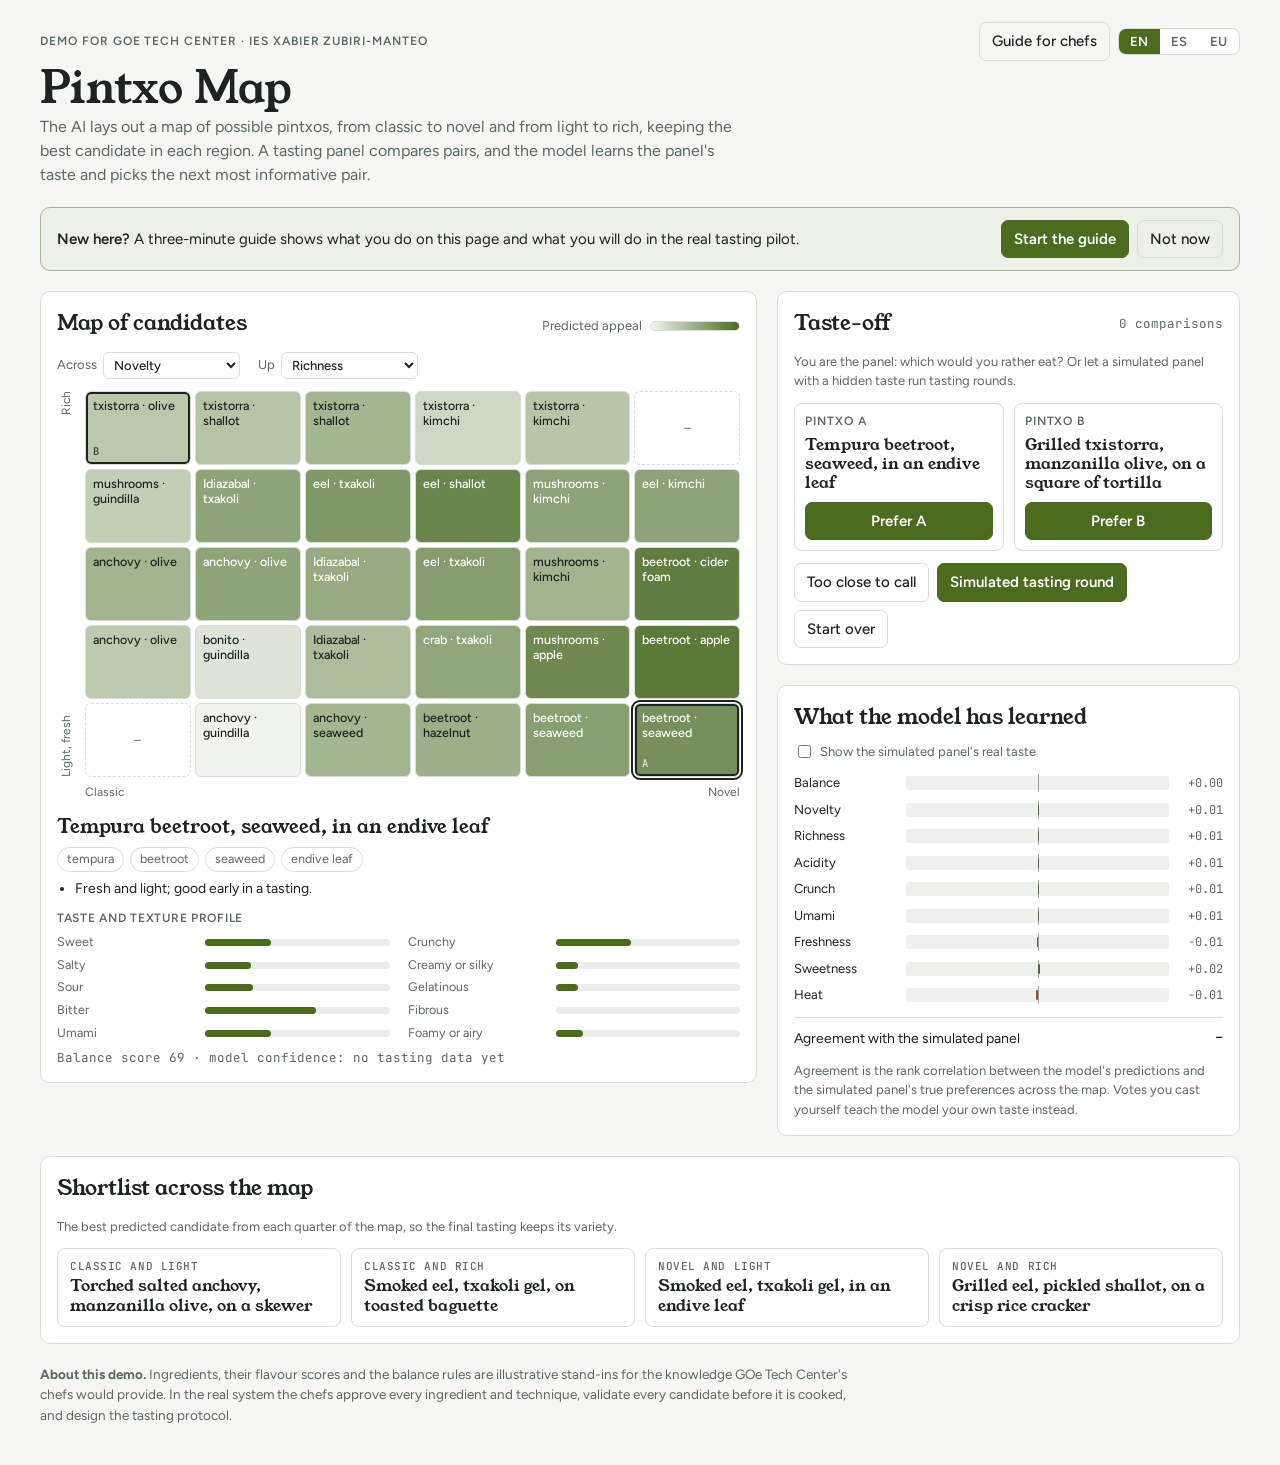
==== commit d1f27ddd: "Add chef-chosen map axes and taste/texture profiles Co-Authored-By: Claude Opus 5.5 <noreply@anthrop" ====
--- a/index.html
+++ b/index.html
@@ -76,6 +76,15 @@
 .cell.inpair { box-shadow: inset 0 0 0 2px var(--ink); }
 @media (max-width: 600px) { .cell { min-height: 46px; } .cell .n { display: none; } }
 
+.axes { display: flex; flex-wrap: wrap; gap: 8px 18px; font-size: 13px; color: var(--muted); }
+.axes label { display: inline-flex; align-items: center; gap: 6px; }
+.axes select { font: 500 13px var(--font-body); color: var(--ink); background: var(--surface); border: 1px solid var(--line); border-radius: 6px; padding: 4px 6px; max-width: 100%; }
+.prof { display: grid; grid-template-columns: 1fr 1fr; grid-template-rows: repeat(5, auto); grid-auto-flow: column; gap: 4px 18px; margin-top: 2px; }
+@media (max-width: 520px) { .prof { grid-template-columns: 1fr; grid-template-rows: none; grid-auto-flow: row; } }
+.pr { display: grid; grid-template-columns: 140px minmax(0, 1fr); gap: 8px; align-items: center; font-size: 12.5px; color: var(--muted); }
+.pr .t { position: relative; height: 7px; border-radius: 4px; background: color-mix(in oklab, var(--line) 55%, var(--surface)); }
+.pr .t i { position: absolute; left: 0; top: 0; bottom: 0; border-radius: 4px; background: var(--accent); }
+.proft { font: 600 12px var(--font-body); text-transform: uppercase; letter-spacing: 0.06em; color: var(--muted); margin: 6px 0 0; }
 .dish { display: grid; gap: 6px; }
 .dish h3 { font-family: var(--font-display); font-weight: 400; font-size: 19px; margin: 0; text-wrap: balance; }
 .parts { display: flex; flex-wrap: wrap; gap: 6px; margin: 0; padding: 0; list-style: none; }
@@ -166,10 +175,14 @@
         <h2 id="maptitle" data-i="mapTitle"></h2>
         <span class="legend"><span data-i="legend"></span> <span class="ramp" aria-hidden="true"></span></span>
       </div>
+      <div class="axes">
+        <label for="axisX"><span data-i="axisH"></span> <select id="axisX"></select></label>
+        <label for="axisY"><span data-i="axisV"></span> <select id="axisY"></select></label>
+      </div>
       <div class="mapframe">
-        <div class="yaxis" aria-hidden="true"><span data-i="yLight"></span><span data-i="yRich"></span></div>
+        <div class="yaxis" aria-hidden="true"><span id="yLo"></span><span id="yHi"></span></div>
         <div class="grid" id="grid" role="grid"></div>
-        <div class="xaxis" aria-hidden="true"><span data-i="xClassic"></span><span data-i="xNovel"></span></div>
+        <div class="xaxis" aria-hidden="true"><span id="xLo"></span><span id="xHi"></span></div>
       </div>
       <div class="dish" id="dish" aria-live="polite"></div>
     </section>
@@ -232,11 +245,13 @@
 // ---------- interface text ----------
 const UI = {
   en: {
+    axisH: "Across", axisV: "Up", groups: ["Style", "Five tastes", "Textures"], profile: "Taste and texture profile",
+    dims: { nov: "Novelty", rich: "Richness", s: "Sweet", sa: "Salty", a: "Sour", bi: "Bitter", u: "Umami", c: "Crunchy", cr: "Creamy or silky", ge: "Gelatinous", fi: "Fibrous", ai: "Foamy or airy" },
     guideBtn: "Guide for chefs", startTour: "Start the guide", hideWelcome: "Not now",
     welcome: "<b>New here?</b> A three-minute guide shows what you do on this page and what you will do in the real tasting pilot.",
     tour: { step: (n, t) => `Step ${n} of ${t}`, next: "Next", back: "Back", skip: "Skip guide", done: "Start exploring", steps: [
       { t: "Welcome, chef", x: "This short guide shows what you do in Pintxo Map. The AI proposes and learns; you decide what is worth cooking. It takes about three minutes." },
-      { sel: "map", t: "The map of candidates", x: "Each square holds the best candidate the AI found for one style of pintxo: left to right goes from classic to novel, bottom to top from light to rich. The darker the green, the more the model expects the panel to like it." },
+      { sel: "map", t: "The map of candidates", x: "Each square holds the best candidate the AI found for one style of pintxo: left to right goes from classic to novel, bottom to top from light to rich. The darker the green, the more the model expects the panel to like it. Use the two selectors to change the map's dimensions, for example sour × crunchy." },
       { sel: "dish", t: "Open any pintxo", x: "Click a square to see its ingredients, why it might work and how confident the model is. In the real pilot, this is where you veto anything you would not put on a plate." },
       { sel: "pair", t: "The taste-off", x: "Two pintxos, side by side. Choose the one you would rather eat, as in a blind pairwise tasting. If you cannot choose, press \u201cToo close to call\u201d. In the pilot, the panel tastes the real dishes and the votes are recorded here." },
       { sel: "learn", t: "Watch the model learn", x: "After every vote, the model updates its picture of the panel's taste. Green bars are qualities the panel seems to like; red ones, qualities it seems to avoid. Nothing here is fixed in advance." },
@@ -267,11 +282,13 @@
     },
   },
   es: {
+    axisH: "Horizontal", axisV: "Vertical", groups: ["Estilo", "Cinco sabores", "Texturas"], profile: "Perfil de sabor y textura",
+    dims: { nov: "Novedad", rich: "Contundencia", s: "Dulce", sa: "Salado", a: "Ácido", bi: "Amargo", u: "Umami", c: "Crujiente", cr: "Cremoso o sedoso", ge: "Gelatinoso", fi: "Fibroso", ai: "Espumoso o aireado" },
     guideBtn: "Guía para cocineros", startTour: "Empezar la guía", hideWelcome: "Ahora no",
     welcome: "<b>¿Primera vez aquí?</b> Una guía de tres minutos muestra qué haces en esta página y qué harás en el piloto de cata real.",
     tour: { step: (n, t) => `Paso ${n} de ${t}`, next: "Siguiente", back: "Atrás", skip: "Saltar la guía", done: "Empezar a explorar", steps: [
       { t: "Te damos la bienvenida", x: "Esta breve guía muestra qué haces en el Mapa de pintxos. La IA propone y aprende; tú decides qué merece cocinarse. Lleva unos tres minutos." },
-      { sel: "map", t: "El mapa de candidatos", x: "Cada casilla contiene el mejor candidato que ha encontrado la IA para un estilo de pintxo: de izquierda a derecha, de clásico a novedoso; de abajo arriba, de ligero a contundente. Cuanto más intenso es el verde, más espera el modelo que guste al panel." },
+      { sel: "map", t: "El mapa de candidatos", x: "Cada casilla contiene el mejor candidato que ha encontrado la IA para un estilo de pintxo: de izquierda a derecha, de clásico a novedoso; de abajo arriba, de ligero a contundente. Cuanto más intenso es el verde, más espera el modelo que guste al panel. Con los dos selectores puedes cambiar las dimensiones del mapa, por ejemplo ácido × crujiente." },
       { sel: "dish", t: "Abre cualquier pintxo", x: "Pulsa una casilla para ver sus ingredientes, por qué podría funcionar y cuánta confianza tiene el modelo. En el piloto real, aquí es donde vetas lo que nunca pondrías en un plato." },
       { sel: "pair", t: "El duelo de cata", x: "Dos pintxos, uno junto a otro. Elige el que preferirías comer, como en una cata comparativa a ciegas. Si no puedes decidir, pulsa \u00abEmpate\u00bb. En el piloto, el panel cata los platos reales y aquí se registran los votos." },
       { sel: "learn", t: "Mira cómo aprende el modelo", x: "Tras cada voto, el modelo actualiza su idea del gusto del panel. Las barras verdes son cualidades que parecen gustar al panel; las rojas, las que parece evitar. Nada está fijado de antemano." },
@@ -302,11 +319,13 @@
     },
   },
   eu: {
+    axisH: "Horizontala", axisV: "Bertikala", groups: ["Estiloa", "Bost zaporeak", "Ehundurak"], profile: "Zapore- eta ehundura-profila",
+    dims: { nov: "Berritasuna", rich: "Astuntasuna", s: "Gozoa", sa: "Gazia", a: "Garratza", bi: "Mikatza", u: "Umamia", c: "Kurruskaria", cr: "Krematsua edo leuna", ge: "Gelatinatsua", fi: "Zuntzduna", ai: "Apartsua edo harrotua" },
     guideBtn: "Sukaldarientzako gida", startTour: "Hasi gida", hideWelcome: "Orain ez",
     welcome: "<b>Lehen aldia hemen?</b> Hiru minutuko gida batek erakusten du zer egiten duzun orri honetan eta zer egingo duzun benetako dastaketa-pilotuan.",
     tour: { step: (n, t) => `${n}/${t} urratsa`, next: "Hurrengoa", back: "Atzera", skip: "Saltatu gida", done: "Hasi esploratzen", steps: [
       { t: "Ongi etorri", x: "Gida labur honek erakusten du zer egiten duzun Pintxoen mapan. AAk proposatu eta ikasi egiten du; zuk erabakitzen duzu zer merezi duen sukaldatzea. Hiru minutu inguru behar dira." },
-      { sel: "map", t: "Hautagaien mapa", x: "Lauki bakoitzean AAk pintxo-estilo baterako aurkitu duen hautagairik onena dago: ezkerretik eskuinera, klasikotik berritzailera; behetik gora, arinetik astunera. Zenbat eta berde biziagoa, orduan eta gehiago espero du ereduak panelari gustatzea." },
+      { sel: "map", t: "Hautagaien mapa", x: "Lauki bakoitzean AAk pintxo-estilo baterako aurkitu duen hautagairik onena dago: ezkerretik eskuinera, klasikotik berritzailera; behetik gora, arinetik astunera. Zenbat eta berde biziagoa, orduan eta gehiago espero du ereduak panelari gustatzea. Bi hautatzaileekin maparen dimentsioak alda ditzakezu, adibidez garratza × kurruskaria." },
       { sel: "dish", t: "Ireki edozein pintxo", x: "Sakatu lauki bat haren osagaiak, zergatik funtziona dezakeen eta ereduak zenbateko konfiantza duen ikusteko. Benetako pilotuan, hemen baztertzen duzu inoiz platerean jarriko ez zenukeena." },
       { sel: "pair", t: "Dastaketa-lehia", x: "Bi pintxo, bata bestearen ondoan. Aukeratu nahiago zenukeena jan, itsuan egindako dastaketa konparatibo batean bezala. Erabaki ezin baduzu, sakatu \u00abBerdinketa\u00bb. Pilotuan, panelak benetako platerak dastatzen ditu eta botoak hemen erregistratzen dira." },
       { sel: "learn", t: "Ikusi nola ikasten duen ereduak", x: "Boto bakoitzaren ondoren, ereduak panelaren gustuari buruzko irudia eguneratzen du. Barra berdeak panelari gustatzen zaizkion ezaugarriak dira; gorriak, saihesten dituenak. Ezer ez dago aldez aurretik finkatuta." },
@@ -375,7 +394,20 @@
   { n: { en: "pickled shallot", es: "chalota encurtida", eu: "txalota ozpinetan" }, sh: { en: "shallot", es: "chalota", eu: "txalota" }, t: .5, a: .8, c: .2 },
   { n: { en: "smoked paprika oil", es: "aceite de pimentón ahumado", eu: "piperrauts ketu olioa" }, sh: { en: "paprika", es: "pimentón", eu: "piperrautsa" }, t: .6, r: .3, h: .2 },
   { n: { en: "toasted hazelnut", es: "avellana tostada", eu: "hur txigortuak" }, sh: { en: "hazelnut", es: "avellana", eu: "hurra" }, t: .5, c: .8, r: .3 },
+  { n: { en: "garlic aioli", es: "alioli", eu: "ali-olioa" }, sh: { en: "aioli", es: "alioli", eu: "ali-olioa" }, t: .6, r: .6, u: .1, cr: .9, sa: .2 },
+  { n: { en: "cider foam", es: "espuma de sidra", eu: "sagardo-aparra" }, sh: { en: "cider foam", es: "espuma", eu: "aparra" }, t: .3, a: .4, s: .2, ai: .9 },
 ];
+// extra illustrative profile values: sa salty, bi bitter, cr creamy, ge gelatinous, fi fibrous, ai airy
+const EXTRA = {
+  "toasted baguette": { ai: .3, sa: .1 }, "potato tortilla": { cr: .6, sa: .2 }, "rice cracker": { ai: .4, sa: .2 }, "endive leaf": { bi: .6 }, "brioche round": { cr: .3, ai: .5 },
+  "anchovy-vinegar": { sa: .5, fi: .2, cr: .1 }, "anchovy-salted": { sa: 1, fi: .2 }, "bonito": { sa: .3, fi: .6 }, "crab": { sa: .4, fi: .7 }, "mushrooms": { fi: .5, ge: .2, bi: .1 },
+  "cheese": { sa: .6, cr: .6 }, "txistorra": { sa: .6, fi: .3 }, "cod": { sa: .6, fi: .5, ge: .4 }, "octopus": { sa: .3, ge: .6, fi: .3 }, "beetroot": { cr: .2, bi: .1 }, "eel": { sa: .4, ge: .5, cr: .2 },
+  "guindilla pepper": { sa: .3 }, "manzanilla olive": { sa: .6, bi: .2 }, "txakoli gel": { ge: .8 }, "quince paste": { ge: .5 }, "seaweed": { sa: .5, ge: .2 }, "red pepper confit": { cr: .3, ge: .2 },
+  "cider reduction": { ge: .2 }, "kimchi": { sa: .4, fi: .3 }, "smoked paprika oil": { bi: .2 }, "toasted hazelnut": { bi: .2 },
+  Grilled: { bi: .15 }, Confit: { cr: .3, ge: .1 }, Tempura: { ai: .3 }, Smoked: { bi: .1, sa: .1 }, Torched: { bi: .25 },
+};
+[...BASES, ...ACCENTS].forEach(o => Object.assign(o, EXTRA[o.n.en] || {}));
+MAINS.forEach(o => Object.assign(o, EXTRA[o.id] || {}));
 const TECHS = [
   { n: "Raw", t: .8, f: .3 },
   { n: "Grilled", t: .8, u: .2, c: .1, es: "a la brasa", eu: { adv: "parrillan" }, chip: { en: "grilled", es: "a la brasa", eu: "parrillan" } },
@@ -384,7 +416,13 @@
   { n: "Smoked", t: .5, u: .3, es: { m: "ahumado", f: "ahumada", fp: "ahumadas" }, eu: { adj: "ketu" }, chip: { en: "smoked", es: "ahumado", eu: "ketua" } },
   { n: "Torched", t: .3, u: .1, c: .1, es: "al soplete", eu: { adj: "kiskali" }, chip: { en: "torched", es: "al soplete", eu: "kiskalia" } },
 ];
-const KEYS = ["r", "a", "c", "u", "f", "s", "h"];
+TECHS.forEach(o => Object.assign(o, EXTRA[o.n] || {}));
+const KEYS = ["r", "a", "c", "u", "f", "s", "h"];          // features the taste learner uses
+const ALLKEYS = [...KEYS, "sa", "bi", "cr", "ge", "fi", "ai"];
+const DIMS = [["nov", 0], ["rich", 0], ["s", 1], ["sa", 1], ["a", 1], ["bi", 1], ["u", 1], ["c", 2], ["cr", 2], ["ge", 2], ["fi", 2], ["ai", 2]];
+const PROF = ["s", "sa", "a", "bi", "u", "c", "cr", "ge", "fi", "ai"];
+let AX = "nov", AY = "rich", ALL = [], PMAX = {};
+const val = (d, k) => k === "nov" ? d.nov : k === "rich" ? d.rich : d.v[k];
 const COLS = 6, ROWS = 5;
 
 let L = "en";
@@ -396,14 +434,14 @@
 const sig = x => 1 / (1 + Math.exp(-x));
 
 // ---------- generate all candidates and fill the map (quality-diversity archive) ----------
-function buildArchive() {
+function buildAll() {
   const all = [];
   for (const b of BASES) for (const m of MAINS) for (const ac of ACCENTS) for (const te of TECHS) {
     if (!m.only.includes(te.n)) continue;
     if (b.id === "skewer" && te.n === "Tempura") continue;
     const parts = [[b, .6], [m, 1], [ac, .8], [te, .6]];
     const v = {};
-    KEYS.forEach(k => v[k] = parts.reduce((s, [p, w]) => s + (p[k] || 0) * w, 0));
+    ALLKEYS.forEach(k => v[k] = parts.reduce((s, [p, w]) => s + (p[k] || 0) * w, 0));
     const trad = (b.t + m.t + ac.t + te.t) / 4;
     // balance rules: acidity cutting richness, umami, some crunch; penalties for heaviness, excess acid, clashing sweet and heat
     let q = 0.8 * Math.min(v.a, v.r) + 0.35 * v.u + 0.3 * Math.min(v.c, 0.8) + 0.2 * v.f
@@ -413,21 +451,28 @@
     all.push({ b, m, ac, te, v, nov: 1 - trad, bal: q, rich: v.r - v.f, gilda });
   }
   const mn = k => Math.min(...all.map(d => d[k])), mx = k => Math.max(...all.map(d => d[k]));
-  const n0 = mn("nov"), n1 = mx("nov"), r0 = mn("rich"), r1 = mx("rich"), q0 = mn("bal"), q1 = mx("bal");
-  all.forEach(d => {
-    d.col = Math.min(COLS - 1, Math.floor((d.nov - n0) / (n1 - n0) * COLS));
-    d.row = Math.min(ROWS - 1, Math.floor((d.rich - r0) / (r1 - r0) * ROWS));
-    d.bal = (d.bal - q0) / (q1 - q0);
-  });
+  const q0 = mn("bal"), q1 = mx("bal");
+  all.forEach(d => { d.bal = (d.bal - q0) / (q1 - q0); });
   const raw = d => [d.bal, d.nov, ...KEYS.map(k => d.v[k])];
   const X = all.map(raw), dim = X[0].length;
   const mu = Array(dim).fill(0), sd = Array(dim).fill(0);
   X.forEach(x => x.forEach((v, i) => mu[i] += v / X.length));
   X.forEach(x => x.forEach((v, i) => sd[i] += (v - mu[i]) ** 2 / X.length));
   all.forEach((d, j) => d.x = X[j].map((v, i) => (v - mu[i]) / Math.sqrt(sd[i] || 1)));
-  const cells = Array.from({ length: ROWS * COLS }, () => null);
-  all.forEach(d => { const i = d.row * COLS + d.col; if (!cells[i] || d.bal > cells[i].bal) cells[i] = d; });
-  return cells;
+  PROF.forEach(k => PMAX[k] = Math.max(1e-6, ...all.map(d => d.v[k])));
+  return all;
+}
+// place every candidate on the two chosen dimensions and keep the best one per cell
+function arrange() {
+  const xs = ALL.map(d => val(d, AX)), ys = ALL.map(d => val(d, AY));
+  const x0 = Math.min(...xs), x1 = Math.max(...xs), y0 = Math.min(...ys), y1 = Math.max(...ys);
+  ALL.forEach((d, i) => {
+    d.col = x1 > x0 ? Math.min(COLS - 1, Math.floor((xs[i] - x0) / (x1 - x0) * COLS)) : 0;
+    d.row = y1 > y0 ? Math.min(ROWS - 1, Math.floor((ys[i] - y0) / (y1 - y0) * ROWS)) : 0;
+  });
+  cells = Array.from({ length: ROWS * COLS }, () => null);
+  ALL.forEach(d => { const i = d.row * COLS + d.col; if (!cells[i] || d.bal > cells[i].bal) cells[i] = d; });
+  elites = cells.filter(Boolean);
 }
 
 // ---------- names in three languages ----------
@@ -540,9 +585,18 @@
   [d.te.n === "Raw" ? T().raw : d.te.chip[L], mainPlain(d), d.ac.n[L], d.b.n[L]].forEach(t => { const li = document.createElement("li"); li.textContent = t; ul.append(li); });
   const why = document.createElement("ul"); why.className = "why";
   explain(d).forEach(t => { const li = document.createElement("li"); li.textContent = t; why.append(li); });
+  const pt = document.createElement("p"); pt.className = "proft"; pt.textContent = T().profile;
+  const prof = document.createElement("div"); prof.className = "prof";
+  PROF.forEach(k => {
+    const row = document.createElement("div"); row.className = "pr";
+    const lab = document.createElement("span"); lab.textContent = T().dims[k];
+    const tr = document.createElement("span"); tr.className = "t";
+    const fill = document.createElement("i"); fill.style.width = `${Math.round(100 * d.v[k] / PMAX[k])}%`;
+    tr.append(fill); row.append(lab, tr); prof.append(row);
+  });
   const meta = document.createElement("div"); meta.className = "meta";
   meta.textContent = T().meta(Math.round(d.bal * 100), confidence(predict(d).sd));
-  box.append(h, ul, why, meta);
+  box.append(h, ul, why, pt, prof, meta);
 }
 function renderGrid() {
   const g = $("grid"); g.textContent = ""; g.setAttribute("aria-label", T().gridLabel);
@@ -595,6 +649,31 @@
   });
   $("agree").textContent = comps.length ? spearman(elites.map(d => predict(d).m), elites.map(utilTrue)).toFixed(2) : "–";
 }
+function ends(k) {
+  if (k === "nov") return [T().xClassic, T().xNovel];
+  if (k === "rich") return [T().yLight, T().yRich];
+  return [`− ${T().dims[k]}`, `+ ${T().dims[k]}`];
+}
+function renderAxes() {
+  [["axisX", AX], ["axisY", AY]].forEach(([id, cur]) => {
+    const sel = $(id); sel.textContent = "";
+    T().groups.forEach((gname, gi) => {
+      const og = document.createElement("optgroup"); og.label = gname;
+      DIMS.filter(([, g]) => g === gi).forEach(([k]) => { const o = document.createElement("option"); o.value = k; o.textContent = T().dims[k]; og.append(o); });
+      sel.append(og);
+    });
+    sel.value = cur;
+  });
+  const ex = ends(AX), ey = ends(AY);
+  $("xLo").textContent = ex[0]; $("xHi").textContent = ex[1];
+  $("yLo").textContent = ey[0]; $("yHi").textContent = ey[1];
+}
+function setAxes(nx, ny) {
+  AX = nx; AY = ny; arrange();
+  if (!pair || !pair.every(d => elites.includes(d))) pair = choosePair();
+  if (!elites.includes(selected)) selected = pair[0];
+  render();
+}
 function renderShort() {
   const box = $("short"); box.textContent = "";
   const tests = [d => d.col < COLS / 2 && d.row < ROWS / 2, d => d.col < COLS / 2 && d.row >= ROWS / 2, d => d.col >= COLS / 2 && d.row < ROWS / 2, d => d.col >= COLS / 2 && d.row >= ROWS / 2];
@@ -602,7 +681,7 @@
     const pool = elites.filter(f); if (!pool.length) return;
     const best = pool.reduce((a, b) => (predict(b).m + 0.3 * b.bal > predict(a).m + 0.3 * a.bal ? b : a));
     const el = document.createElement("div"); el.className = "pick";
-    const w = document.createElement("span"); w.className = "where"; w.textContent = T().quads[qi];
+    const w = document.createElement("span"); w.className = "where"; w.textContent = (AX === "nov" && AY === "rich") ? T().quads[qi] : `${ends(AX)[qi >> 1]} · ${ends(AY)[qi & 1]}`;
     const n = document.createElement("span"); n.className = "nm"; n.textContent = dishName(best);
     el.append(w, n); box.append(el);
   });
@@ -613,7 +692,7 @@
   document.querySelectorAll("[data-ih]").forEach(el => el.innerHTML = T()[el.dataset.ih]);
   document.querySelectorAll("[data-lang]").forEach(b => b.setAttribute("aria-pressed", String(b.dataset.lang === L)));
 }
-function render() { renderText(); renderGrid(); renderPair(); renderBars(); renderShort(); renderDish(); if (typeof renderTour === "function" && tourIdx >= 0) placeTour(); }
+function render() { renderText(); renderAxes(); renderGrid(); renderPair(); renderBars(); renderShort(); renderDish(); if (typeof renderTour === "function" && tourIdx >= 0) placeTour(); }
 
 function reset() {
   comps = []; history = []; rng = mulberry32(2026);
@@ -698,8 +777,10 @@
 try { const saved = localStorage.getItem("pintxo-lang"); if (saved && UI[saved]) L = saved; } catch (e) {}
 if (!L || L === "en") { const nl = (navigator.language || "").slice(0, 2); if (UI[nl] && nl !== "en") { let saved = null; try { saved = localStorage.getItem("pintxo-lang"); } catch (e) {} if (!saved) L = nl; } }
 
-cells = buildArchive();
-elites = cells.filter(Boolean);
+ALL = buildAll();
+arrange();
+$("axisX").addEventListener("change", e => { const v = e.target.value; setAxes(v, v === AY ? AX : AY); });
+$("axisY").addEventListener("change", e => { const v = e.target.value; setAxes(v === AX ? AY : AX, v); });
 reset();
 </script>
 </body>
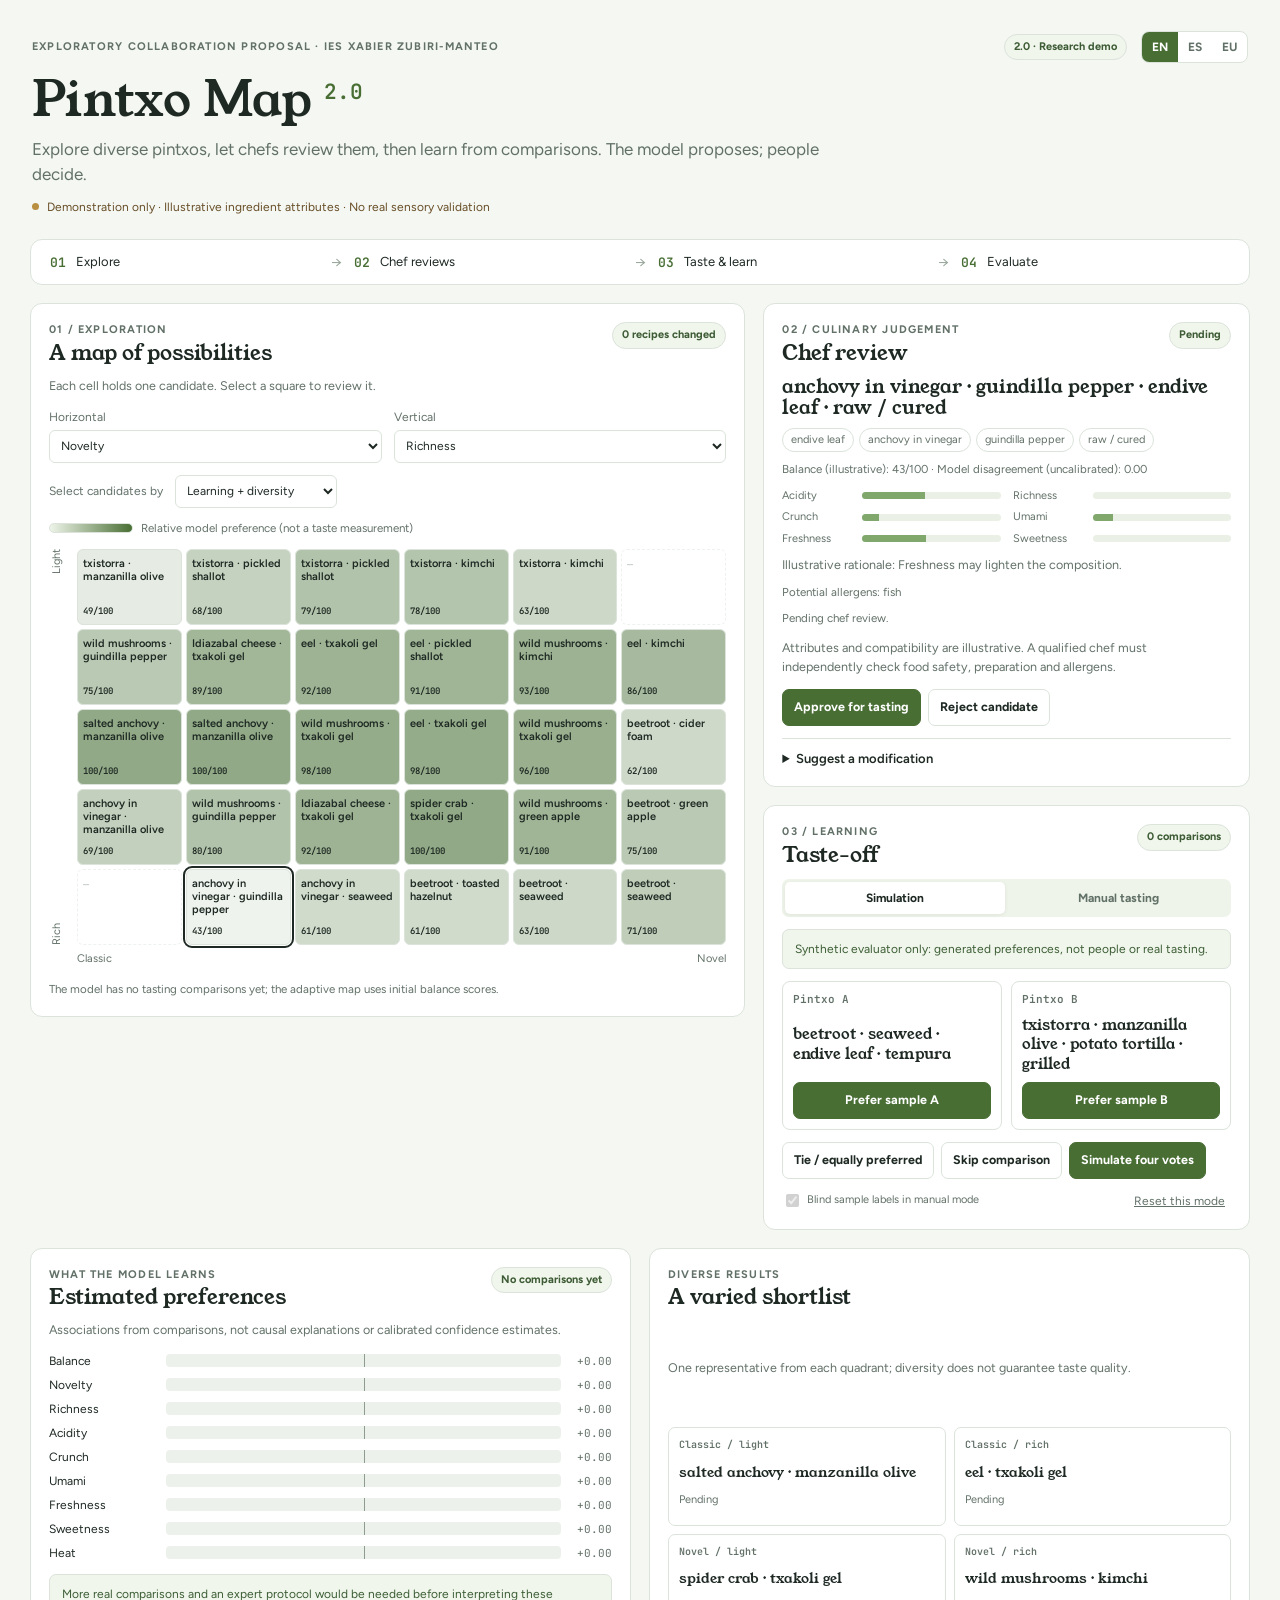
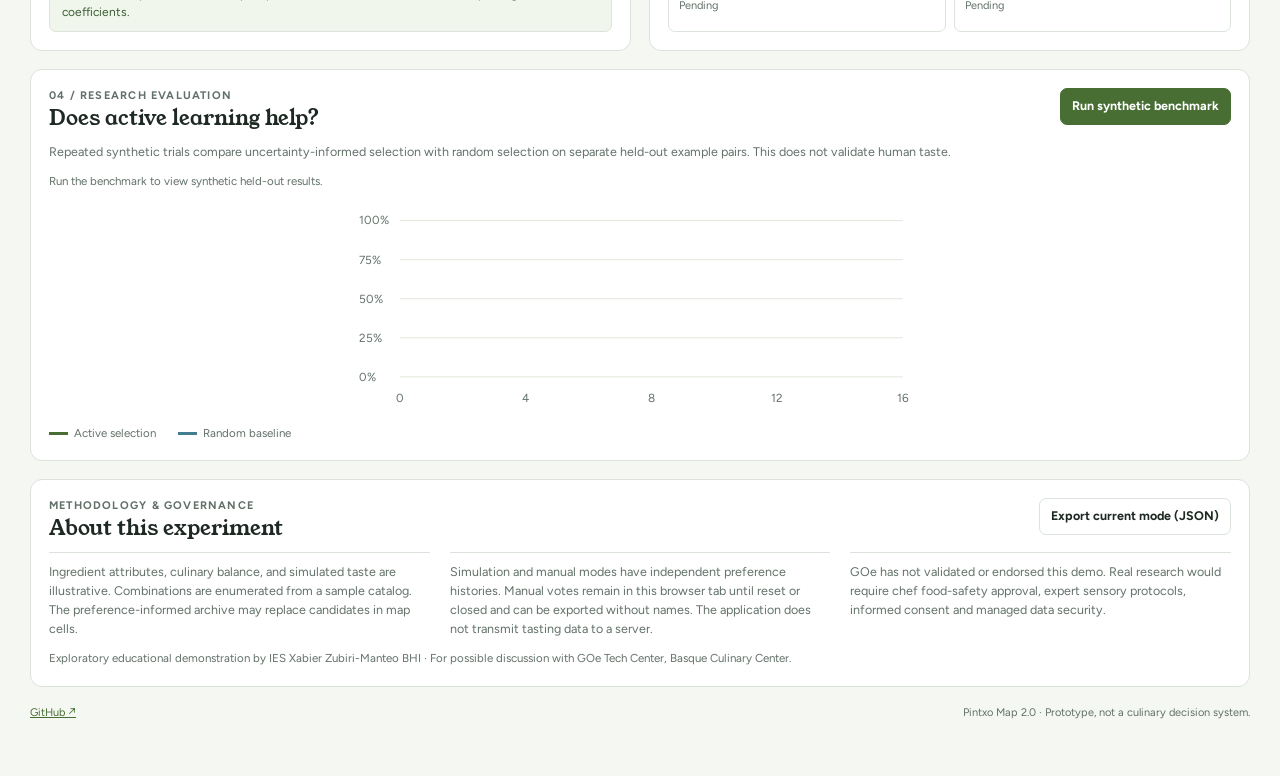
==== commit 4fd45d4b: "Implement Pintxo Map 2.0 - Chef in the Loop" ====
--- a/index.html
+++ b/index.html
@@ -1,787 +1,90 @@
 <!doctype html>
 <html lang="en">
 <head>
-<meta charset="utf-8">
-<meta name="viewport" content="width=device-width, initial-scale=1, viewport-fit=cover">
-<meta name="description" content="Pintxo Map: an AI demo that proposes a diverse map of pintxos and learns a tasting panel's taste. IES Xabier Zubiri-Manteo and GOe Tech Center.">
-<title>Pintxo Map</title>
-<link rel="preconnect" href="https://fonts.googleapis.com">
-<link rel="preconnect" href="https://fonts.gstatic.com" crossorigin>
-<link rel="stylesheet" href="https://fonts.googleapis.com/css2?family=Young+Serif&family=Figtree:wght@400;500;600&family=JetBrains+Mono:wght@400;500&display=swap">
-<style>
-/* Layout: a working bench. The map of candidate pintxos on the left, the taste-off and what the model has learned on the right, the shortlist underneath. */
-:root {
-  --bg: #f6f7f4;
-  --surface: #ffffff;
-  --ink: #1c2320;
-  --muted: #5d6862;
-  --line: #d9ded8;
-  --accent: #4c6b1f;        /* piparra green */
-  --accent-ink: #ffffff;
-  --neg: #9a4a2f;           /* negative weights */
-  --scrim: rgba(18, 26, 22, 0.55);
-  --font-display: "Young Serif", Georgia, serif;
-  --font-body: "Figtree", "Segoe UI", system-ui, sans-serif;
-  --font-data: "JetBrains Mono", ui-monospace, Menlo, Consolas, monospace;
-}
-@media (prefers-color-scheme: dark) {
-  :root:not([data-theme="light"]) {
-    --bg: #121614; --surface: #1a201d; --ink: #e3e8e4; --muted: #9aa59f; --line: #2e3833;
-    --accent: #a3c75f; --accent-ink: #121614; --neg: #e08a6a; --scrim: rgba(0, 0, 0, 0.62); color-scheme: dark;
-  }
-}
-:root[data-theme="dark"] {
-  --bg: #121614; --surface: #1a201d; --ink: #e3e8e4; --muted: #9aa59f; --line: #2e3833;
-  --accent: #a3c75f; --accent-ink: #121614; --neg: #e08a6a; --scrim: rgba(0, 0, 0, 0.62); color-scheme: dark;
-}
-* { box-sizing: border-box; }
-[hidden] { display: none !important; }
-body {
-  margin: 0; background: var(--bg); color: var(--ink);
-  font-family: var(--font-body); font-size: 15px; line-height: 1.5;
-  padding-left: max(16px, env(safe-area-inset-left, 0px));
-  padding-right: max(16px, env(safe-area-inset-right, 0px));
-  padding-block: 22px 40px;
-}
-.wrap { max-width: 1200px; margin: 0 auto; display: grid; gap: 20px; }
-header { display: grid; gap: 4px; }
-.top { display: flex; flex-wrap: wrap; justify-content: space-between; align-items: center; gap: 8px 16px; }
-h1 { font-family: var(--font-display); font-weight: 400; font-size: clamp(30px, 5vw, 44px); line-height: 1.05; margin: 0; text-wrap: balance; }
-.lede { margin: 0; color: var(--muted); max-width: 70ch; font-size: 16px; }
-h2 { font-family: var(--font-display); font-weight: 400; font-size: 21px; margin: 0; }
-.eyebrow { font: 600 12px var(--font-body); text-transform: uppercase; letter-spacing: 0.08em; color: var(--muted); margin: 0; }
-button { font: inherit; }
-button:focus-visible, input:focus-visible { outline: 2px solid var(--accent); outline-offset: 2px; }
-.langs { display: inline-flex; border: 1px solid var(--line); border-radius: 8px; overflow: hidden; background: var(--surface); }
-.langs button { border: 0; background: none; color: var(--muted); padding: 5px 11px; cursor: pointer; font: 600 13px var(--font-body); letter-spacing: 0.04em; }
-.langs button[aria-pressed="true"] { background: var(--accent); color: var(--accent-ink); }
-
-.bench { display: grid; grid-template-columns: minmax(0, 1.55fr) minmax(0, 1fr); gap: 20px; align-items: start; }
-@media (max-width: 900px) { .bench { grid-template-columns: minmax(0, 1fr); } }
-.card { background: var(--surface); border: 1px solid var(--line); border-radius: 10px; padding: 16px; display: grid; gap: 12px; min-width: 0; }
-
-.maphead { display: flex; flex-wrap: wrap; justify-content: space-between; align-items: baseline; gap: 6px 16px; }
-.legend { display: flex; align-items: center; gap: 8px; font-size: 13px; color: var(--muted); }
-.ramp { width: 90px; height: 10px; border-radius: 5px; background: linear-gradient(90deg, color-mix(in oklab, var(--accent) 6%, var(--surface)), var(--accent)); border: 1px solid var(--line); }
-.mapframe { display: grid; grid-template-columns: 22px minmax(0, 1fr); grid-template-rows: minmax(0, 1fr) auto; gap: 6px; }
-.yaxis { writing-mode: vertical-rl; transform: rotate(180deg); font-size: 12px; color: var(--muted); display: flex; justify-content: space-between; text-align: center; }
-.xaxis { grid-column: 2; display: flex; justify-content: space-between; font-size: 12px; color: var(--muted); }
-.grid { display: grid; grid-template-columns: repeat(6, minmax(0, 1fr)); gap: 4px; }
-.cell { min-height: 74px; border: 1px solid var(--line); border-radius: 6px; padding: 6px 7px; text-align: left; cursor: pointer; color: var(--ink); display: flex; flex-direction: column; justify-content: space-between; gap: 4px; font-size: 12.5px; line-height: 1.25; transition: background-color 0.4s; }
-.cell.dark { color: var(--accent-ink); }
-.cell .n { font-weight: 500; overflow-wrap: anywhere; }
-.cell .tag { font: 500 10.5px var(--font-data); opacity: 0.8; }
-.cell.empty { background: none; border-style: dashed; cursor: default; color: var(--muted); align-items: center; justify-content: center; }
-.cell.sel { outline: 2px solid var(--ink); outline-offset: 1px; }
-.cell.inpair { box-shadow: inset 0 0 0 2px var(--ink); }
-@media (max-width: 600px) { .cell { min-height: 46px; } .cell .n { display: none; } }
-
-.axes { display: flex; flex-wrap: wrap; gap: 8px 18px; font-size: 13px; color: var(--muted); }
-.axes label { display: inline-flex; align-items: center; gap: 6px; }
-.axes select { font: 500 13px var(--font-body); color: var(--ink); background: var(--surface); border: 1px solid var(--line); border-radius: 6px; padding: 4px 6px; max-width: 100%; }
-.prof { display: grid; grid-template-columns: 1fr 1fr; grid-template-rows: repeat(5, auto); grid-auto-flow: column; gap: 4px 18px; margin-top: 2px; }
-@media (max-width: 520px) { .prof { grid-template-columns: 1fr; grid-template-rows: none; grid-auto-flow: row; } }
-.pr { display: grid; grid-template-columns: 140px minmax(0, 1fr); gap: 8px; align-items: center; font-size: 12.5px; color: var(--muted); }
-.pr .t { position: relative; height: 7px; border-radius: 4px; background: color-mix(in oklab, var(--line) 55%, var(--surface)); }
-.pr .t i { position: absolute; left: 0; top: 0; bottom: 0; border-radius: 4px; background: var(--accent); }
-.proft { font: 600 12px var(--font-body); text-transform: uppercase; letter-spacing: 0.06em; color: var(--muted); margin: 6px 0 0; }
-.dish { display: grid; gap: 6px; }
-.dish h3 { font-family: var(--font-display); font-weight: 400; font-size: 19px; margin: 0; text-wrap: balance; }
-.parts { display: flex; flex-wrap: wrap; gap: 6px; margin: 0; padding: 0; list-style: none; }
-.parts li { font-size: 12.5px; border: 1px solid var(--line); border-radius: 999px; padding: 2px 9px; color: var(--muted); }
-.why { margin: 0; padding-left: 18px; font-size: 14px; display: grid; gap: 2px; }
-.meta { font: 12.5px var(--font-data); color: var(--muted); }
-
-.pair { display: grid; grid-template-columns: 1fr 1fr; gap: 10px; }
-@media (max-width: 420px) { .pair { grid-template-columns: 1fr; } }
-.cand { border: 1px solid var(--line); border-radius: 8px; padding: 10px; display: grid; gap: 8px; align-content: space-between; }
-.cand .who { font: 600 12px var(--font-body); letter-spacing: 0.08em; color: var(--muted); text-transform: uppercase; }
-.cand .nm { font-family: var(--font-display); font-size: 15.5px; line-height: 1.25; }
-.btn { border: 1px solid var(--accent); background: var(--accent); color: var(--accent-ink); border-radius: 7px; padding: 7px 12px; cursor: pointer; font-weight: 600; }
-.btn.ghost { background: none; color: var(--ink); border-color: var(--line); font-weight: 500; }
-.btn:hover { filter: brightness(1.06); }
-.row { display: flex; flex-wrap: wrap; gap: 8px; align-items: center; }
-.small { font-size: 13px; color: var(--muted); margin: 0; }
-
-.bars { display: grid; gap: 7px; }
-.bar { display: grid; grid-template-columns: 104px minmax(0, 1fr) 46px; gap: 8px; align-items: center; font-size: 13px; }
-.track { position: relative; height: 14px; background: color-mix(in oklab, var(--line) 45%, var(--surface)); border-radius: 3px; }
-.track::after { content: ""; position: absolute; left: 50%; top: -2px; bottom: -2px; width: 1px; background: var(--muted); opacity: 0.6; }
-.fill { position: absolute; top: 2px; bottom: 2px; border-radius: 2px; background: var(--accent); transition: all 0.4s; }
-.fill.neg { background: var(--neg); }
-.truth { position: absolute; top: -3px; bottom: -3px; width: 3px; margin-left: -1.5px; background: var(--ink); border-radius: 2px; }
-.val { font: 12px var(--font-data); text-align: right; color: var(--muted); font-variant-numeric: tabular-nums; }
-.stat { display: flex; justify-content: space-between; gap: 10px; font-size: 14px; border-top: 1px solid var(--line); padding-top: 10px; }
-.stat b { font: 500 14px var(--font-data); font-variant-numeric: tabular-nums; }
-label.tg { display: inline-flex; gap: 6px; align-items: center; font-size: 13px; color: var(--muted); cursor: pointer; }
-
-.short { display: grid; grid-template-columns: repeat(auto-fit, minmax(220px, 1fr)); gap: 10px; }
-.pick { border: 1px solid var(--line); border-radius: 8px; padding: 10px 12px; display: grid; gap: 4px; background: var(--surface); }
-.pick .where { font: 500 11px var(--font-data); color: var(--muted); text-transform: uppercase; letter-spacing: 0.05em; }
-.pick .nm { font-family: var(--font-display); font-size: 15.5px; line-height: 1.25; }
-.note { font-size: 13.5px; color: var(--muted); margin: 0; max-width: 90ch; }
-@media (prefers-reduced-motion: reduce) { .cell, .fill { transition: none; } }
-
-/* guided tour */
-.welcome { display: flex; flex-wrap: wrap; align-items: center; justify-content: space-between; gap: 10px 16px; background: color-mix(in oklab, var(--accent) 10%, var(--surface)); border: 1px solid color-mix(in oklab, var(--accent) 35%, var(--line)); border-radius: 10px; padding: 12px 16px; }
-.welcome p { margin: 0; font-size: 15px; }
-.welcome b { font-weight: 600; }
-#tour .scrim { position: fixed; inset: 0; background: var(--scrim); z-index: 40; }
-#tour .spot { position: fixed; z-index: 41; border-radius: 10px; box-shadow: 0 0 0 9999px var(--scrim), 0 0 0 3px var(--accent); pointer-events: none; transition: all 0.25s; }
-#tour .tcard { position: fixed; z-index: 42; width: min(380px, calc(100vw - 32px)); background: var(--surface); color: var(--ink); border: 1px solid var(--line); border-radius: 12px; padding: 16px; display: grid; gap: 8px; box-shadow: 0 12px 32px rgba(0,0,0,0.18); }
-#tour .tcard h3 { font-family: var(--font-display); font-weight: 400; font-size: 20px; margin: 0; }
-#tour .tcard p { margin: 0; font-size: 14.5px; }
-#tour .tstep { font: 500 12px var(--font-data); color: var(--muted); }
-#tour ul { margin: 0; padding-left: 18px; display: grid; gap: 4px; font-size: 14.5px; }
-#tour .trow { display: flex; gap: 8px; align-items: center; margin-top: 4px; }
-#tour .trow .sp { flex: 1; }
-#tour .trow .btn { white-space: nowrap; padding: 7px 10px; }
-#tour .dots { display: flex; gap: 4px; }
-#tour .dots i { width: 6px; height: 6px; border-radius: 50%; background: var(--line); }
-#tour .dots i.on { background: var(--accent); }
-@media (max-width: 640px) { #tour .tcard { left: 16px !important; right: 16px; bottom: calc(16px + env(safe-area-inset-bottom, 0px)) !important; top: auto !important; width: auto; } }
-@media (prefers-reduced-motion: reduce) { #tour .spot { transition: none; } }
-</style>
+  <meta charset="utf-8">
+  <meta name="viewport" content="width=device-width,initial-scale=1,viewport-fit=cover">
+  <meta name="description" content="Pintxo Map 2.0: an exploratory chef-in-the-loop research demonstrator for culinary diversity and preference learning.">
+  <meta name="theme-color" content="#f5f7f2">
+  <title>Pintxo Map 2.0 · Chef-in-the-Loop</title>
+  <link rel="preconnect" href="https://fonts.googleapis.com">
+  <link rel="preconnect" href="https://fonts.gstatic.com" crossorigin>
+  <link href="https://fonts.googleapis.com/css2?family=Young+Serif&family=Figtree:wght@400;500;600;700&family=JetBrains+Mono:wght@400;500&display=swap" rel="stylesheet">
+  <link rel="stylesheet" href="styles.css">
+  <script defer src="app.js"></script>
 </head>
 <body>
-<div class="wrap">
-  <header>
-    <div class="top">
-      <p class="eyebrow" data-i="eyebrow">Demo for GOe Tech Center · IES Xabier Zubiri-Manteo</p>
-      <div class="row">
-      <button type="button" class="btn ghost" id="guideBtn" data-i="guideBtn"></button>
-      <div class="langs" role="group" aria-label="Language">
-        <button type="button" data-lang="en" aria-pressed="true">EN</button>
-        <button type="button" data-lang="es" aria-pressed="false">ES</button>
-        <button type="button" data-lang="eu" aria-pressed="false">EU</button>
+  <div class="wrap">
+    <header class="masthead">
+      <div class="topline">
+        <span class="overline" data-i="overline">An exploratory collaboration proposal · IES Xabier Zubiri-Manteo</span>
+        <div class="toptools"><span class="version">2.0 · Research demo</span><div class="langs" aria-label="Language"><button data-lang="en" aria-pressed="true">EN</button><button data-lang="es">ES</button><button data-lang="eu">EU</button></div></div>
       </div>
+      <h1>Pintxo Map <span>2.0</span></h1>
+      <p class="lead" data-i="lead">Explore diverse pintxos, let chefs review them, then learn from comparisons. The model proposes; people decide.</p>
+      <div class="status"><span class="dot"></span><span data-i="status">Demonstration only · Illustrative ingredient attributes · No real sensory validation</span></div>
+    </header>
+
+    <section class="steps card slim" aria-label="Workflow"><div><b>01</b><span data-i="step1">Explore</span></div><span class="arrow">→</span><div><b>02</b><span data-i="step2">Chef reviews</span></div><span class="arrow">→</span><div><b>03</b><span data-i="step3">Taste & learn</span></div><span class="arrow">→</span><div><b>04</b><span data-i="step4">Evaluate</span></div></section>
+
+    <div class="layout">
+      <section class="card mapcard" aria-labelledby="mapTitle">
+        <div class="heading"><div><p class="eyebrow" data-i="mapEyebrow">01 / EXPLORATION</p><h2 id="mapTitle" data-i="mapTitle">A map of possibilities</h2></div><span class="tag" id="changedCount">0 changed</span></div>
+        <p class="muted small" data-i="mapIntro">Each cell shows one candidate. Select a square to review the dish.</p>
+        <div class="fieldline"><label><span data-i="horizontal">Horizontal</span><select id="axisX"></select></label><label><span data-i="vertical">Vertical</span><select id="axisY"></select></label></div>
+        <div class="switchline"><label for="archiveView" data-i="mapSelection">Choose candidates by</label><select id="archiveView"><option value="baseline" data-i="baselineView">Fixed balance heuristic</option><option value="adaptive" data-i="adaptiveView">Learning + diversity</option></select></div>
+        <div class="legend"><span class="colorbar" aria-hidden="true"></span><span data-i="legend">Relative model preference (not a taste measurement)</span></div>
+        <div class="mapframe"><div class="yaxis"><span id="yHigh">Rich</span><span id="yLow">Light</span></div><div class="grid" id="grid" role="group" aria-label="Pintxo candidate map"></div><div class="xaxis"><span id="xLow">Classic</span><span id="xHigh">Novel</span></div></div>
+        <p class="micro" id="archiveInfo" aria-live="polite"></p>
+      </section>
+
+      <div class="rightstack">
+        <section class="card" aria-labelledby="chefTitle">
+          <div class="heading"><div><p class="eyebrow" data-i="chefEyebrow">02 / CULINARY JUDGEMENT</p><h2 id="chefTitle" data-i="chefTitle">Chef review</h2></div><span class="tag" id="chefBadge">Pending</span></div>
+          <div id="dish" class="dish" aria-live="polite"></div>
+          <p class="small muted" data-i="chefCaution">Ingredient compatibility is illustrative. A qualified chef must independently assess preparation, allergens and food safety.</p>
+          <div class="actions"><button id="approve" class="btn" data-i="approve">Approve for tasting</button><button id="reject" class="btn ghost" data-i="reject">Reject candidate</button></div>
+          <details id="modify"><summary data-i="modify">Suggest a modification</summary><div class="modifygrid"><label><span data-i="mBase">Base</span><select id="modBase"></select></label><label><span data-i="mMain">Main</span><select id="modMain"></select></label><label><span data-i="mAccent">Accent</span><select id="modAccent"></select></label><label><span data-i="mTech">Technique</span><select id="modTech"></select></label></div><button class="btn ghost" id="applyModification" data-i="applyModification">Explore this variation</button><p class="micro" data-i="modifyNote">A suggested variation is not automatically approved. Only catalogued demo combinations are supported.</p></details>
+        </section>
+
+        <section class="card" aria-labelledby="tasteTitle">
+          <div class="heading"><div><p class="eyebrow" data-i="tasteEyebrow">03 / LEARNING</p><h2 id="tasteTitle" data-i="tasteTitle">Taste-off</h2></div><span class="tag" id="voteCount">0 comparisons</span></div>
+          <div class="tabs" role="group" aria-label="Tasting mode"><button id="simMode" class="tab" aria-pressed="true" data-i="simMode">Simulation</button><button id="manualMode" class="tab" aria-pressed="false" data-i="manualMode">Manual tasting</button></div>
+          <div class="modeNotice" id="modeNotice" aria-live="polite"></div>
+          <div class="pair" id="pair"></div>
+          <div class="actions wrapbtn"><button id="tie" class="btn ghost" data-i="tie">Tie / equally preferred</button><button id="skip" class="btn ghost" data-i="skip">Skip</button><button id="runSim" class="btn" data-i="runSim">Simulate four votes</button></div>
+          <div class="smallrow"><label class="check"><input type="checkbox" id="blind" checked><span data-i="blind">Use blind sample labels in manual mode</span></label><button id="resetVotes" class="textbutton" data-i="resetVotes">Reset this mode</button></div>
+        </section>
       </div>
     </div>
-    <h1 data-i="h1">Pintxo Map</h1>
-    <p class="lede" data-i="lede"></p>
-  </header>
 
-  <div class="welcome" id="welcome">
-    <p data-ih="welcome"></p>
-    <div class="row">
-      <button type="button" class="btn" id="startTour" data-i="startTour"></button>
-      <button type="button" class="btn ghost" id="hideWelcome" data-i="hideWelcome"></button>
+    <div class="bottomgrid">
+      <section class="card" aria-labelledby="learnTitle">
+        <div class="heading"><div><p class="eyebrow" data-i="learnEyebrow">WHAT THE MODEL LEARNS</p><h2 id="learnTitle" data-i="learnTitle">Estimated preferences</h2></div><span class="tag" id="modelState">No evidence yet</span></div>
+        <p class="small muted" data-i="weightsNote">Associations learned from comparisons, not causal explanations or calibrated confidence estimates.</p>
+        <div id="weights" class="weights"></div>
+        <div id="explanation" class="learningNote"></div>
+      </section>
+      <section class="card" aria-labelledby="shortTitle">
+        <div class="heading"><div><p class="eyebrow" data-i="shortEyebrow">DIVERSE RESULTS</p><h2 id="shortTitle" data-i="shortTitle">A varied shortlist</h2></div></div>
+        <p class="small muted" data-i="shortNote">One candidate from each quadrant. Diversity is maintained; quality is not guaranteed.</p>
+        <div id="shortlist" class="shortlist"></div>
+      </section>
     </div>
-  </div>
 
-  <div class="bench">
-    <section class="card" aria-labelledby="maptitle">
-      <div class="maphead">
-        <h2 id="maptitle" data-i="mapTitle"></h2>
-        <span class="legend"><span data-i="legend"></span> <span class="ramp" aria-hidden="true"></span></span>
-      </div>
-      <div class="axes">
-        <label for="axisX"><span data-i="axisH"></span> <select id="axisX"></select></label>
-        <label for="axisY"><span data-i="axisV"></span> <select id="axisY"></select></label>
-      </div>
-      <div class="mapframe">
-        <div class="yaxis" aria-hidden="true"><span id="yLo"></span><span id="yHi"></span></div>
-        <div class="grid" id="grid" role="grid"></div>
-        <div class="xaxis" aria-hidden="true"><span id="xLo"></span><span id="xHi"></span></div>
-      </div>
-      <div class="dish" id="dish" aria-live="polite"></div>
+    <section class="card" aria-labelledby="evaluationTitle">
+      <div class="heading"><div><p class="eyebrow" data-i="evalEyebrow">04 / RESEARCH EVALUATION</p><h2 id="evaluationTitle" data-i="evalTitle">Does active learning help?</h2></div><button id="benchmark" class="btn" data-i="benchmark">Run synthetic benchmark</button></div>
+      <p class="small muted" data-i="evalIntro">Repeated synthetic trials compare uncertainty-informed selection against random selection on separate held-out example pairs. This does not validate real human preferences.</p>
+      <div id="benchmarkInfo" class="micro" role="status"></div>
+      <div class="chartwrap"><svg id="chart" role="img" aria-label="Held-out preference accuracy over comparisons" viewBox="0 0 600 215" preserveAspectRatio="xMidYMid meet"></svg></div>
+      <div class="chartkey"><span><i class="activekey"></i><span data-i="activeKey">Active selection</span></span><span><i class="randomkey"></i><span data-i="randomKey">Random baseline</span></span></div>
     </section>
 
-    <div style="display:grid; gap:20px; min-width:0">
-      <section class="card" aria-labelledby="totitle">
-        <div class="row" style="justify-content:space-between">
-          <h2 id="totitle" data-i="tasteoff"></h2>
-          <span class="meta" id="roundinfo"></span>
-        </div>
-        <p class="small" data-i="toLead"></p>
-        <div class="pair" id="pair"></div>
-        <div class="row">
-          <button class="btn ghost" id="skip" data-i="skip"></button>
-          <button class="btn" id="simround" data-i="sim"></button>
-          <button class="btn ghost" id="reset" data-i="reset"></button>
-        </div>
-      </section>
-
-      <section class="card" aria-labelledby="lrtitle">
-        <div class="row" style="justify-content:space-between">
-          <h2 id="lrtitle" data-i="learned"></h2>
-          <label class="tg"><input type="checkbox" id="showtruth"> <span data-i="showTruth"></span></label>
-        </div>
-        <div class="bars" id="bars"></div>
-        <div class="stat"><span data-i="agree"></span><b id="agree">–</b></div>
-        <p class="small" data-i="agreeNote"></p>
-      </section>
-    </div>
+    <section class="card research" aria-labelledby="researchTitle">
+      <div class="heading"><div><p class="eyebrow" data-i="researchEyebrow">METHODOLOGY & GOVERNANCE</p><h2 id="researchTitle" data-i="researchTitle">About this experiment</h2></div><button id="export" class="btn ghost" data-i="export">Export current mode (JSON)</button></div>
+      <div class="researchcols"><p data-i="research1">The ingredient attributes, rules, simulated panel and initial balance scores are illustrative. Recipe combinations are enumerated from an example catalog; the learning-based archive can change the representative candidate in each map cell.</p><p data-i="research2">Simulation and manual tasting use separate preference histories. Manual comparisons are stored only in this browser session and can be exported without names. No data is sent to a server by this application.</p><p data-i="research3">GOe has not validated or endorsed this demo. Professional sensory protocols, food-safety review, informed consent and secure data management would be prerequisites for an actual research pilot.</p></div>
+      <p class="micro" data-i="researchFoot">Exploratory educational demonstration by IES Xabier Zubiri-Manteo BHI · Proposed for discussion with GOe Tech Center, Basque Culinary Center.</p>
+    </section>
+    <footer><a href="https://github.com/rbarrenago/pintxo-map" target="_blank" rel="noopener noreferrer">GitHub ↗</a><span data-i="footer">Pintxo Map 2.0 · Prototype, not a culinary decision system.</span></footer>
   </div>
-
-  <section class="card" aria-labelledby="shtitle">
-    <h2 id="shtitle" data-i="shortlist"></h2>
-    <p class="small" data-i="shortNote"></p>
-    <div class="short" id="short"></div>
-  </section>
-
-  <p class="note" data-ih="note"></p>
-</div>
-
-<div id="tour" hidden>
-  <div class="scrim" id="tScrim"></div>
-  <div class="spot" id="tSpot"></div>
-  <div class="tcard" id="tCard" role="dialog" aria-modal="false" aria-labelledby="tTitle" tabindex="-1">
-    <p class="tstep" id="tStep"></p>
-    <h3 id="tTitle"></h3>
-    <p id="tText"></p>
-    <ul id="tList"></ul>
-    <div class="trow">
-      <div class="dots" id="tDots" aria-hidden="true"></div>
-      <span class="sp"></span>
-      <button type="button" class="btn ghost" id="tSkip"></button>
-      <button type="button" class="btn ghost" id="tBack"></button>
-      <button type="button" class="btn" id="tNext"></button>
-    </div>
-  </div>
-</div>
-
-<script>
-// ---------- interface text ----------
-const UI = {
-  en: {
-    axisH: "Across", axisV: "Up", groups: ["Style", "Five tastes", "Textures"], profile: "Taste and texture profile",
-    dims: { nov: "Novelty", rich: "Richness", s: "Sweet", sa: "Salty", a: "Sour", bi: "Bitter", u: "Umami", c: "Crunchy", cr: "Creamy or silky", ge: "Gelatinous", fi: "Fibrous", ai: "Foamy or airy" },
-    guideBtn: "Guide for chefs", startTour: "Start the guide", hideWelcome: "Not now",
-    welcome: "<b>New here?</b> A three-minute guide shows what you do on this page and what you will do in the real tasting pilot.",
-    tour: { step: (n, t) => `Step ${n} of ${t}`, next: "Next", back: "Back", skip: "Skip guide", done: "Start exploring", steps: [
-      { t: "Welcome, chef", x: "This short guide shows what you do in Pintxo Map. The AI proposes and learns; you decide what is worth cooking. It takes about three minutes." },
-      { sel: "map", t: "The map of candidates", x: "Each square holds the best candidate the AI found for one style of pintxo: left to right goes from classic to novel, bottom to top from light to rich. The darker the green, the more the model expects the panel to like it. Use the two selectors to change the map's dimensions, for example sour × crunchy." },
-      { sel: "dish", t: "Open any pintxo", x: "Click a square to see its ingredients, why it might work and how confident the model is. In the real pilot, this is where you veto anything you would not put on a plate." },
-      { sel: "pair", t: "The taste-off", x: "Two pintxos, side by side. Choose the one you would rather eat, as in a blind pairwise tasting. If you cannot choose, press \u201cToo close to call\u201d. In the pilot, the panel tastes the real dishes and the votes are recorded here." },
-      { sel: "learn", t: "Watch the model learn", x: "After every vote, the model updates its picture of the panel's taste. Green bars are qualities the panel seems to like; red ones, qualities it seems to avoid. Nothing here is fixed in advance." },
-      { sel: "sim", t: "Try it without cooking", x: "Press \u201cSimulated tasting round\u201d to let a panel with a hidden taste vote four times. Then tick \u201cShow the simulated panel's real taste\u201d to see how close the model gets. Agreement usually passes 0.8 within four rounds." },
-      { sel: "short", t: "A varied shortlist", x: "For the final tasting, the AI picks the best candidate from each quarter of the map, so the shortlist keeps classic and novel, light and rich." },
-      { t: "Your role in the pilot", x: "What we will ask of the chefs:", list: ["Before: choose the theme, the allowed ingredients and techniques, and the two dimensions of the map.", "Each round: approve 6 to 8 candidates, cook them, and taste them in pairs.", "At the end: judge the final shortlist and tell us what you think of the process.", "Nothing is cooked without a chef's approval."] },
-    ] },
-    eyebrow: "Demo for GOe Tech Center · IES Xabier Zubiri-Manteo", h1: "Pintxo Map",
-    lede: "The AI lays out a map of possible pintxos, from classic to novel and from light to rich, keeping the best candidate in each region. A tasting panel compares pairs, and the model learns the panel's taste and picks the next most informative pair.",
-    mapTitle: "Map of candidates", legend: "Predicted appeal", yLight: "Light, fresh", yRich: "Rich", xClassic: "Classic", xNovel: "Novel",
-    tasteoff: "Taste-off", toLead: "You are the panel: which would you rather eat? Or let a simulated panel with a hidden taste run tasting rounds.",
-    skip: "Too close to call", sim: "Simulated tasting round", reset: "Start over",
-    learned: "What the model has learned", showTruth: "Show the simulated panel's real taste", agree: "Agreement with the simulated panel",
-    agreeNote: "Agreement is the rank correlation between the model's predictions and the simulated panel's true preferences across the map. Votes you cast yourself teach the model your own taste instead.",
-    shortlist: "Shortlist across the map", shortNote: "The best predicted candidate from each quarter of the map, so the final tasting keeps its variety.",
-    note: "<strong>About this demo.</strong> Ingredients, their flavour scores and the balance rules are illustrative stand-ins for the knowledge GOe Tech Center's chefs would provide. In the real system the chefs approve every ingredient and technique, validate every candidate before it is cooked, and design the tasting protocol.",
-    gridLabel: "Map of candidate pintxos", empty: "No candidate here", pintxo: "Pintxo", prefer: x => `Prefer ${x}`,
-    comps: n => `${n} comparison${n === 1 ? "" : "s"}`, meta: (b, c) => `Balance score ${b} · model confidence: ${c}`,
-    conf: ["no tasting data yet", "high", "medium", "low"], raw: "raw / cured", truthTip: "Simulated panel's real taste",
-    quads: ["Classic and light", "Classic and rich", "Novel and light", "Novel and rich"],
-    feats: ["Balance", "Novelty", "Richness", "Acidity", "Crunch", "Umami", "Freshness", "Sweetness", "Heat"],
-    why: {
-      acid: (ac, m) => `Acidity from the ${ac} cuts the richness of the ${m}.`,
-      crunch: src => `Crunch from the ${src} contrasts with a softer main.`,
-      umami: (m, smoked) => `Plenty of umami: ${m}${smoked ? " and smoke" : ""}.`,
-      fresh: "Fresh and light; good early in a tasting.", gilda: "A close relative of the Gilda, the classic Donostia pintxo.",
-      heavy: "On the heavy side; keep the portion small.", none: "A simple combination with few contrasts.",
-    },
-  },
-  es: {
-    axisH: "Horizontal", axisV: "Vertical", groups: ["Estilo", "Cinco sabores", "Texturas"], profile: "Perfil de sabor y textura",
-    dims: { nov: "Novedad", rich: "Contundencia", s: "Dulce", sa: "Salado", a: "Ácido", bi: "Amargo", u: "Umami", c: "Crujiente", cr: "Cremoso o sedoso", ge: "Gelatinoso", fi: "Fibroso", ai: "Espumoso o aireado" },
-    guideBtn: "Guía para cocineros", startTour: "Empezar la guía", hideWelcome: "Ahora no",
-    welcome: "<b>¿Primera vez aquí?</b> Una guía de tres minutos muestra qué haces en esta página y qué harás en el piloto de cata real.",
-    tour: { step: (n, t) => `Paso ${n} de ${t}`, next: "Siguiente", back: "Atrás", skip: "Saltar la guía", done: "Empezar a explorar", steps: [
-      { t: "Te damos la bienvenida", x: "Esta breve guía muestra qué haces en el Mapa de pintxos. La IA propone y aprende; tú decides qué merece cocinarse. Lleva unos tres minutos." },
-      { sel: "map", t: "El mapa de candidatos", x: "Cada casilla contiene el mejor candidato que ha encontrado la IA para un estilo de pintxo: de izquierda a derecha, de clásico a novedoso; de abajo arriba, de ligero a contundente. Cuanto más intenso es el verde, más espera el modelo que guste al panel. Con los dos selectores puedes cambiar las dimensiones del mapa, por ejemplo ácido × crujiente." },
-      { sel: "dish", t: "Abre cualquier pintxo", x: "Pulsa una casilla para ver sus ingredientes, por qué podría funcionar y cuánta confianza tiene el modelo. En el piloto real, aquí es donde vetas lo que nunca pondrías en un plato." },
-      { sel: "pair", t: "El duelo de cata", x: "Dos pintxos, uno junto a otro. Elige el que preferirías comer, como en una cata comparativa a ciegas. Si no puedes decidir, pulsa \u00abEmpate\u00bb. En el piloto, el panel cata los platos reales y aquí se registran los votos." },
-      { sel: "learn", t: "Mira cómo aprende el modelo", x: "Tras cada voto, el modelo actualiza su idea del gusto del panel. Las barras verdes son cualidades que parecen gustar al panel; las rojas, las que parece evitar. Nada está fijado de antemano." },
-      { sel: "sim", t: "Pruébalo sin cocinar", x: "Pulsa \u00abRonda de cata simulada\u00bb para que vote cuatro veces un panel con un gusto oculto. Después marca \u00abMostrar el gusto real del panel simulado\u00bb para ver cuánto se acerca el modelo. El acuerdo suele superar 0,8 en cuatro rondas." },
-      { sel: "short", t: "Una selección variada", x: "Para la cata final, la IA elige el mejor candidato de cada cuarto del mapa, de modo que la selección conserva lo clásico y lo novedoso, lo ligero y lo contundente." },
-      { t: "Tu papel en el piloto", x: "Lo que pediremos a los cocineros:", list: ["Antes: elegir el tema, los ingredientes y técnicas permitidos y las dos dimensiones del mapa.", "En cada ronda: aprobar de 6 a 8 candidatos, cocinarlos y catarlos por parejas.", "Al final: valorar la selección final y contarnos qué te parece el proceso.", "Nada se cocina sin la aprobación de un cocinero."] },
-    ] },
-    eyebrow: "Demo para GOe Tech Center · IES Xabier Zubiri-Manteo", h1: "Mapa de pintxos",
-    lede: "La IA dibuja un mapa de pintxos posibles, de clásico a novedoso y de ligero a contundente, y conserva el mejor candidato de cada región. Un panel de cata compara parejas, y el modelo aprende el gusto del panel y elige la siguiente pareja más informativa.",
-    mapTitle: "Mapa de candidatos", legend: "Atractivo previsto", yLight: "Ligero, fresco", yRich: "Contundente", xClassic: "Clásico", xNovel: "Novedoso",
-    tasteoff: "Duelo de cata", toLead: "Tú eres el panel: ¿cuál prefieres comer? O deja que un panel simulado, con un gusto oculto, haga rondas de cata.",
-    skip: "Empate", sim: "Ronda de cata simulada", reset: "Empezar de nuevo",
-    learned: "Lo que ha aprendido el modelo", showTruth: "Mostrar el gusto real del panel simulado", agree: "Acuerdo con el panel simulado",
-    agreeNote: "El acuerdo es la correlación de rangos entre las predicciones del modelo y las preferencias reales del panel simulado en todo el mapa. Si votas tú, el modelo aprende tu propio gusto.",
-    shortlist: "Selección por todo el mapa", shortNote: "El mejor candidato previsto de cada cuarto del mapa, para que la cata final conserve su variedad.",
-    note: "<strong>Sobre esta demo.</strong> Los ingredientes, sus puntuaciones de sabor y las reglas de equilibrio son ilustrativos y sustituyen al conocimiento que aportarían los cocineros de GOe Tech Center. En el sistema real, los cocineros aprueban cada ingrediente y técnica, validan cada candidato antes de cocinarlo y diseñan el protocolo de cata.",
-    gridLabel: "Mapa de pintxos candidatos", empty: "Sin candidato", pintxo: "Pintxo", prefer: x => `Prefiero ${x}`,
-    comps: n => `${n} ${n === 1 ? "comparación" : "comparaciones"}`, meta: (b, c) => `Equilibrio ${b} · confianza del modelo: ${c}`,
-    conf: ["sin datos de cata todavía", "alta", "media", "baja"], raw: "crudo o curado", truthTip: "Gusto real del panel simulado",
-    quads: ["Clásico y ligero", "Clásico y contundente", "Novedoso y ligero", "Novedoso y contundente"],
-    feats: ["Equilibrio", "Novedad", "Contundencia", "Acidez", "Crujiente", "Umami", "Frescor", "Dulzor", "Picante"],
-    why: {
-      acid: (ac, m) => `La acidez del acompañamiento (${ac}) corta la contundencia del principal (${m}).`,
-      crunch: src => `El crujiente (${src}) contrasta con un principal más tierno.`,
-      umami: (m, smoked) => `Mucho umami: ${m}${smoked ? " y el ahumado" : ""}.`,
-      fresh: "Fresco y ligero; ideal al principio de una cata.", gilda: "Pariente cercano de la Gilda, el pintxo clásico de Donostia.",
-      heavy: "Algo contundente; mejor en ración pequeña.", none: "Combinación sencilla, con pocos contrastes.",
-    },
-  },
-  eu: {
-    axisH: "Horizontala", axisV: "Bertikala", groups: ["Estiloa", "Bost zaporeak", "Ehundurak"], profile: "Zapore- eta ehundura-profila",
-    dims: { nov: "Berritasuna", rich: "Astuntasuna", s: "Gozoa", sa: "Gazia", a: "Garratza", bi: "Mikatza", u: "Umamia", c: "Kurruskaria", cr: "Krematsua edo leuna", ge: "Gelatinatsua", fi: "Zuntzduna", ai: "Apartsua edo harrotua" },
-    guideBtn: "Sukaldarientzako gida", startTour: "Hasi gida", hideWelcome: "Orain ez",
-    welcome: "<b>Lehen aldia hemen?</b> Hiru minutuko gida batek erakusten du zer egiten duzun orri honetan eta zer egingo duzun benetako dastaketa-pilotuan.",
-    tour: { step: (n, t) => `${n}/${t} urratsa`, next: "Hurrengoa", back: "Atzera", skip: "Saltatu gida", done: "Hasi esploratzen", steps: [
-      { t: "Ongi etorri", x: "Gida labur honek erakusten du zer egiten duzun Pintxoen mapan. AAk proposatu eta ikasi egiten du; zuk erabakitzen duzu zer merezi duen sukaldatzea. Hiru minutu inguru behar dira." },
-      { sel: "map", t: "Hautagaien mapa", x: "Lauki bakoitzean AAk pintxo-estilo baterako aurkitu duen hautagairik onena dago: ezkerretik eskuinera, klasikotik berritzailera; behetik gora, arinetik astunera. Zenbat eta berde biziagoa, orduan eta gehiago espero du ereduak panelari gustatzea. Bi hautatzaileekin maparen dimentsioak alda ditzakezu, adibidez garratza × kurruskaria." },
-      { sel: "dish", t: "Ireki edozein pintxo", x: "Sakatu lauki bat haren osagaiak, zergatik funtziona dezakeen eta ereduak zenbateko konfiantza duen ikusteko. Benetako pilotuan, hemen baztertzen duzu inoiz platerean jarriko ez zenukeena." },
-      { sel: "pair", t: "Dastaketa-lehia", x: "Bi pintxo, bata bestearen ondoan. Aukeratu nahiago zenukeena jan, itsuan egindako dastaketa konparatibo batean bezala. Erabaki ezin baduzu, sakatu \u00abBerdinketa\u00bb. Pilotuan, panelak benetako platerak dastatzen ditu eta botoak hemen erregistratzen dira." },
-      { sel: "learn", t: "Ikusi nola ikasten duen ereduak", x: "Boto bakoitzaren ondoren, ereduak panelaren gustuari buruzko irudia eguneratzen du. Barra berdeak panelari gustatzen zaizkion ezaugarriak dira; gorriak, saihesten dituenak. Ezer ez dago aldez aurretik finkatuta." },
-      { sel: "sim", t: "Probatu sukaldatu gabe", x: "Sakatu \u00abDastaketa-txanda simulatua\u00bb, gustu ezkutua duen panel batek lau aldiz boza dezan. Ondoren, markatu \u00abErakutsi panel simulatuaren benetako gustua\u00bb, ereduak zenbat hurbiltzen den ikusteko. Adostasunak 0,8 gainditu ohi du lau txandatan." },
-      { sel: "short", t: "Hautaketa anitza", x: "Azken dastaketarako, AAk maparen laurden bakoitzeko hautagairik onena aukeratzen du; horrela, hautaketak klasikoa eta berritzailea, arina eta astuna gordetzen ditu." },
-      { t: "Zure eginkizuna pilotuan", x: "Sukaldariei eskatuko dieguna:", list: ["Aurretik: gaia, baimendutako osagaiak eta teknikak eta maparen bi dimentsioak aukeratzea.", "Txanda bakoitzean: 6-8 hautagai onartzea, sukaldatzea eta binaka dastatzea.", "Amaieran: azken hautaketa baloratzea eta prozesuaz zer iruditu zaizun esatea.", "Ezer ez da sukaldatzen sukaldari baten onespenik gabe."] },
-    ] },
-    eyebrow: "GOe Tech Centerrentzako demoa · IES Xabier Zubiri-Manteo", h1: "Pintxoen mapa",
-    lede: "AAk pintxo posibleen mapa bat marrazten du, klasikotik berritzailera eta arinetik astunera, eta eskualde bakoitzeko hautagairik onena gordetzen du. Dastaketa-panel batek bikoteak alderatzen ditu, eta ereduak panelaren gustua ikasten du eta hurrengo bikoterik informatiboena aukeratzen du.",
-    mapTitle: "Hautagaien mapa", legend: "Aurreikusitako erakarpena", yLight: "Arina, freskoa", yRich: "Astuna", xClassic: "Klasikoa", xNovel: "Berritzailea",
-    tasteoff: "Dastaketa-lehia", toLead: "Zu zara panela: zein jango zenuke nahiago? Edo utzi gustu ezkutua duen panel simulatu bati dastaketa-txandak egiten.",
-    skip: "Berdinketa", sim: "Dastaketa-txanda simulatua", reset: "Berriro hasi",
-    learned: "Ereduak ikasi duena", showTruth: "Erakutsi panel simulatuaren benetako gustua", agree: "Adostasuna panel simulatuarekin",
-    agreeNote: "Adostasuna ereduaren iragarpenen eta panel simulatuaren benetako lehentasunen arteko heinen korrelazioa da, mapa osoan. Zuk botatzen baduzu, ereduak zure gustua ikasten du.",
-    shortlist: "Hautaketa mapa osoan", shortNote: "Maparen laurden bakoitzeko aurreikusitako hautagairik onena, azken dastaketak bere aniztasuna gorde dezan.",
-    note: "<strong>Demo honi buruz.</strong> Osagaiak, haien zapore-puntuazioak eta oreka-arauak ilustratzaileak dira, eta GOe Tech Centerreko sukaldariek emango luketen ezagutzaren ordez daude. Benetako sisteman, sukaldariek osagai eta teknika bakoitza onartzen dute, hautagai bakoitza balioztatzen dute sukaldatu aurretik eta dastaketa-protokoloa diseinatzen dute.",
-    gridLabel: "Pintxo hautagaien mapa", empty: "Hautagairik ez", pintxo: "Pintxoa", prefer: x => `${x} nahiago dut`,
-    comps: n => `${n} konparaketa`, meta: (b, c) => `Oreka ${b} · ereduaren konfiantza: ${c}`,
-    conf: ["oraindik ez dago dastaketa-daturik", "altua", "ertaina", "baxua"], raw: "gordinik edo onduta", truthTip: "Panel simulatuaren benetako gustua",
-    quads: ["Klasikoa eta arina", "Klasikoa eta astuna", "Berritzailea eta arina", "Berritzailea eta astuna"],
-    feats: ["Oreka", "Berritasuna", "Astuntasuna", "Azidotasuna", "Kurruskaria", "Umamia", "Freskotasuna", "Gozotasuna", "Mina"],
-    why: {
-      acid: (ac, m) => `Osagarriaren azidotasunak (${ac}) osagai nagusiaren astuntasuna (${m}) orekatzen du.`,
-      crunch: src => `Ukitu kurruskariak (${src}) osagai nagusi leunagoarekin kontrastea egiten du.`,
-      umami: (m, smoked) => `Umami ugari: ${m}${smoked ? " eta kea" : ""}.`,
-      fresh: "Freskoa eta arina; dastaketa hasteko aproposa.", gilda: "Gildaren ahaide hurbila, Donostiako pintxo klasikoa.",
-      heavy: "Nahiko astuna; hobe zati txiki batean.", none: "Konbinazio sinplea, kontraste gutxirekin.",
-    },
-  },
-};
-
-// ---------- culinary knowledge (illustrative) ----------
-// t tradition, r richness, a acidity, c crunch, u umami, f freshness, s sweetness, h heat
-const BASES = [
-  { n: { en: "toasted baguette", es: "pan tostado", eu: "ogi txigortua" }, k: { en: "on toasted baguette", es: "sobre pan tostado", eu: "ogi txigortuaren gainean" }, t: .9, r: .3, c: .7 },
-  { n: { en: "potato tortilla", es: "tortilla de patata", eu: "patata-tortilla" }, k: { en: "on a square of tortilla", es: "sobre un taco de tortilla", eu: "tortilla-zati baten gainean" }, t: .8, r: .6, c: .1 },
-  { n: { en: "rice cracker", es: "galleta de arroz", eu: "arroz-galleta" }, k: { en: "on a crisp rice cracker", es: "sobre una galleta de arroz crujiente", eu: "arroz-galleta kurruskari baten gainean" }, t: .1, c: .9 },
-  { n: { en: "endive leaf", es: "hoja de endivia", eu: "endibia-hostoa" }, k: { en: "in an endive leaf", es: "en una hoja de endivia", eu: "endibia-hosto batean" }, t: .3, f: .8, c: .5, a: .1 },
-  { n: { en: "brioche round", es: "brioche", eu: "briochea" }, k: { en: "on brioche", es: "sobre brioche", eu: "brioche baten gainean" }, t: .3, r: .7, s: .3 },
-  { id: "skewer", n: { en: "skewer", es: "banderilla", eu: "makilatxoa" }, k: { en: "on a skewer", es: "en banderilla", eu: "makilatxo batean" }, t: 1 },
-];
-// es.g: gender/number for Spanish agreement; eu.stem/eu.def: Basque noun without and with article; eu.pl: plural
-const MAINS = [
-  { id: "anchovy-vinegar", n: "anchovy in vinegar", sh: { en: "anchovy", es: "boquerón", eu: "bokarta" }, es: { n: "boquerón en vinagre", g: "m" }, eu: { stem: "bokarta ozpinetan", def: "bokarta ozpinetan" }, t: .9, a: .7, u: .4, f: .3, only: ["Raw"] },
-  { id: "anchovy-salted", n: "salted anchovy", sh: { en: "anchovy", es: "anchoa", eu: "antxoa" }, es: { n: "anchoa en salazón", g: "f" }, eu: { stem: "antxoa gazitu", def: "antxoa gazitua" }, t: .9, u: .9, r: .3, only: ["Raw", "Torched"] },
-  { id: "bonito", n: "bonito", sh: { en: "bonito", es: "bonito", eu: "hegaluzea" }, es: { n: "bonito", g: "m" }, eu: { stem: "hegaluze", def: "hegaluzea" }, t: .8, r: .6, u: .6, only: ["Raw", "Grilled", "Confit", "Smoked", "Torched"] },
-  { id: "crab", n: "spider crab", sh: { en: "crab", es: "txangurro", eu: "txangurroa" }, es: { n: "txangurro", g: "m" }, eu: { stem: "txangurro", def: "txangurroa" }, t: .9, r: .5, u: .7, only: ["Grilled", "Tempura", "Torched"] },
-  { id: "mushrooms", n: "wild mushrooms", sh: { en: "mushrooms", es: "setas", eu: "perretxikoak" }, es: { n: "setas silvestres", g: "fp" }, eu: { stem: "basa-perretxiko", def: "basa-perretxikoak", pl: true }, t: .7, u: .8, r: .4, only: ["Grilled", "Confit", "Tempura", "Smoked", "Torched"] },
-  { id: "cheese", n: "Idiazabal cheese", sh: { en: "Idiazabal", es: "Idiazabal", eu: "Idiazabal" }, es: { n: "queso Idiazabal", g: "m" }, eu: { stem: "Idiazabal gazta", def: "Idiazabal gazta" }, t: .9, r: .8, u: .6, only: ["Raw", "Smoked", "Torched"] },
-  { id: "txistorra", n: "txistorra", sh: { en: "txistorra", es: "txistorra", eu: "txistorra" }, es: { n: "txistorra", g: "f" }, eu: { stem: "txistor", def: "txistorra" }, t: .8, r: .9, u: .4, h: .2, only: ["Grilled", "Tempura"] },
-  { id: "cod", n: "salt cod", sh: { en: "salt cod", es: "bacalao", eu: "bakailaoa" }, es: { n: "bacalao", g: "m" }, eu: { stem: "bakailao", def: "bakailaoa" }, t: .9, u: .5, r: .5, only: ["Confit", "Tempura", "Grilled", "Smoked"] },
-  { id: "octopus", n: "octopus", sh: { en: "octopus", es: "pulpo", eu: "olagarroa" }, es: { n: "pulpo", g: "m" }, eu: { stem: "olagarro", def: "olagarroa" }, t: .6, u: .5, r: .3, only: ["Grilled", "Confit", "Smoked", "Torched"] },
-  { id: "beetroot", n: "beetroot", sh: { en: "beetroot", es: "remolacha", eu: "erremolatxa" }, es: { n: "remolacha", g: "f" }, eu: { stem: "erremolatxa", def: "erremolatxa" }, t: .1, f: .6, a: .3, s: .5, only: ["Raw", "Grilled", "Confit", "Smoked", "Tempura"] },
-  { id: "eel", n: "eel", sh: { en: "eel", es: "anguila", eu: "aingira" }, es: { n: "anguila", g: "f" }, eu: { stem: "aingira", def: "aingira" }, t: .4, r: .8, u: .7, only: ["Smoked", "Grilled", "Torched"] },
-];
-const ACCENTS = [
-  { id: "guindilla", n: { en: "guindilla pepper", es: "piparras", eu: "piparrak" }, sh: { en: "guindilla", es: "piparra", eu: "piparra" }, t: 1, a: .6, h: .3, f: .3 },
-  { id: "olive", n: { en: "manzanilla olive", es: "aceituna manzanilla", eu: "manzanilla oliba" }, sh: { en: "olive", es: "aceituna", eu: "oliba" }, t: .9, a: .4, u: .3 },
-  { n: { en: "green apple", es: "manzana verde", eu: "sagar berdea" }, sh: { en: "apple", es: "manzana", eu: "sagarra" }, t: .3, a: .5, f: .55, c: .3, s: .3 },
-  { n: { en: "txakoli gel", es: "gel de txakoli", eu: "txakoli-gelatina" }, sh: { en: "txakoli", es: "txakoli", eu: "txakolia" }, t: .5, a: .8, f: .6 },
-  { n: { en: "quince paste", es: "membrillo", eu: "irasagar-orea" }, sh: { en: "quince", es: "membrillo", eu: "irasagarra" }, t: .7, s: .9, r: .2 },
-  { n: { en: "seaweed", es: "alga", eu: "alga" }, sh: { en: "seaweed", es: "alga", eu: "alga" }, t: .2, u: .7, f: .4 },
-  { n: { en: "red pepper confit", es: "pimiento rojo confitado", eu: "piper gorri konfitatua" }, sh: { en: "red pepper", es: "pimiento", eu: "piperra" }, t: .8, s: .5, r: .3 },
-  { n: { en: "cider reduction", es: "reducción de sidra", eu: "sagardo-erredukzioa" }, sh: { en: "cider", es: "sidra", eu: "sagardoa" }, t: .6, a: .5, s: .4 },
-  { n: { en: "kimchi", es: "kimchi", eu: "kimchia" }, sh: { en: "kimchi", es: "kimchi", eu: "kimchia" }, t: 0, a: .6, h: .5, u: .5 },
-  { n: { en: "pickled shallot", es: "chalota encurtida", eu: "txalota ozpinetan" }, sh: { en: "shallot", es: "chalota", eu: "txalota" }, t: .5, a: .8, c: .2 },
-  { n: { en: "smoked paprika oil", es: "aceite de pimentón ahumado", eu: "piperrauts ketu olioa" }, sh: { en: "paprika", es: "pimentón", eu: "piperrautsa" }, t: .6, r: .3, h: .2 },
-  { n: { en: "toasted hazelnut", es: "avellana tostada", eu: "hur txigortuak" }, sh: { en: "hazelnut", es: "avellana", eu: "hurra" }, t: .5, c: .8, r: .3 },
-  { n: { en: "garlic aioli", es: "alioli", eu: "ali-olioa" }, sh: { en: "aioli", es: "alioli", eu: "ali-olioa" }, t: .6, r: .6, u: .1, cr: .9, sa: .2 },
-  { n: { en: "cider foam", es: "espuma de sidra", eu: "sagardo-aparra" }, sh: { en: "cider foam", es: "espuma", eu: "aparra" }, t: .3, a: .4, s: .2, ai: .9 },
-];
-// extra illustrative profile values: sa salty, bi bitter, cr creamy, ge gelatinous, fi fibrous, ai airy
-const EXTRA = {
-  "toasted baguette": { ai: .3, sa: .1 }, "potato tortilla": { cr: .6, sa: .2 }, "rice cracker": { ai: .4, sa: .2 }, "endive leaf": { bi: .6 }, "brioche round": { cr: .3, ai: .5 },
-  "anchovy-vinegar": { sa: .5, fi: .2, cr: .1 }, "anchovy-salted": { sa: 1, fi: .2 }, "bonito": { sa: .3, fi: .6 }, "crab": { sa: .4, fi: .7 }, "mushrooms": { fi: .5, ge: .2, bi: .1 },
-  "cheese": { sa: .6, cr: .6 }, "txistorra": { sa: .6, fi: .3 }, "cod": { sa: .6, fi: .5, ge: .4 }, "octopus": { sa: .3, ge: .6, fi: .3 }, "beetroot": { cr: .2, bi: .1 }, "eel": { sa: .4, ge: .5, cr: .2 },
-  "guindilla pepper": { sa: .3 }, "manzanilla olive": { sa: .6, bi: .2 }, "txakoli gel": { ge: .8 }, "quince paste": { ge: .5 }, "seaweed": { sa: .5, ge: .2 }, "red pepper confit": { cr: .3, ge: .2 },
-  "cider reduction": { ge: .2 }, "kimchi": { sa: .4, fi: .3 }, "smoked paprika oil": { bi: .2 }, "toasted hazelnut": { bi: .2 },
-  Grilled: { bi: .15 }, Confit: { cr: .3, ge: .1 }, Tempura: { ai: .3 }, Smoked: { bi: .1, sa: .1 }, Torched: { bi: .25 },
-};
-[...BASES, ...ACCENTS].forEach(o => Object.assign(o, EXTRA[o.n.en] || {}));
-MAINS.forEach(o => Object.assign(o, EXTRA[o.id] || {}));
-const TECHS = [
-  { n: "Raw", t: .8, f: .3 },
-  { n: "Grilled", t: .8, u: .2, c: .1, es: "a la brasa", eu: { adv: "parrillan" }, chip: { en: "grilled", es: "a la brasa", eu: "parrillan" } },
-  { n: "Confit", t: .7, r: .3, es: "en confit", eu: { adj: "konfitatu" }, chip: { en: "confit", es: "en confit", eu: "konfitatua" } },
-  { n: "Tempura", t: .2, c: .5, r: .3, es: "en tempura", eu: { adv: "tenpuran" }, chip: { en: "tempura", es: "en tempura", eu: "tenpuran" } },
-  { n: "Smoked", t: .5, u: .3, es: { m: "ahumado", f: "ahumada", fp: "ahumadas" }, eu: { adj: "ketu" }, chip: { en: "smoked", es: "ahumado", eu: "ketua" } },
-  { n: "Torched", t: .3, u: .1, c: .1, es: "al soplete", eu: { adj: "kiskali" }, chip: { en: "torched", es: "al soplete", eu: "kiskalia" } },
-];
-TECHS.forEach(o => Object.assign(o, EXTRA[o.n] || {}));
-const KEYS = ["r", "a", "c", "u", "f", "s", "h"];          // features the taste learner uses
-const ALLKEYS = [...KEYS, "sa", "bi", "cr", "ge", "fi", "ai"];
-const DIMS = [["nov", 0], ["rich", 0], ["s", 1], ["sa", 1], ["a", 1], ["bi", 1], ["u", 1], ["c", 2], ["cr", 2], ["ge", 2], ["fi", 2], ["ai", 2]];
-const PROF = ["s", "sa", "a", "bi", "u", "c", "cr", "ge", "fi", "ai"];
-let AX = "nov", AY = "rich", ALL = [], PMAX = {};
-const val = (d, k) => k === "nov" ? d.nov : k === "rich" ? d.rich : d.v[k];
-const COLS = 6, ROWS = 5;
-
-let L = "en";
-const T = () => UI[L];
-const cap = s => s.charAt(0).toUpperCase() + s.slice(1);
-
-function mulberry32(a) { return function () { a |= 0; a = a + 0x6D2B79F5 | 0; let t = Math.imul(a ^ a >>> 15, 1 | a); t = t + Math.imul(t ^ t >>> 7, 61 | t) ^ t; return ((t ^ t >>> 14) >>> 0) / 4294967296; }; }
-function gauss(r) { let u = 0, v = 0; while (u === 0) u = r(); while (v === 0) v = r(); return Math.sqrt(-2 * Math.log(u)) * Math.cos(2 * Math.PI * v); }
-const sig = x => 1 / (1 + Math.exp(-x));
-
-// ---------- generate all candidates and fill the map (quality-diversity archive) ----------
-function buildAll() {
-  const all = [];
-  for (const b of BASES) for (const m of MAINS) for (const ac of ACCENTS) for (const te of TECHS) {
-    if (!m.only.includes(te.n)) continue;
-    if (b.id === "skewer" && te.n === "Tempura") continue;
-    const parts = [[b, .6], [m, 1], [ac, .8], [te, .6]];
-    const v = {};
-    ALLKEYS.forEach(k => v[k] = parts.reduce((s, [p, w]) => s + (p[k] || 0) * w, 0));
-    const trad = (b.t + m.t + ac.t + te.t) / 4;
-    // balance rules: acidity cutting richness, umami, some crunch; penalties for heaviness, excess acid, clashing sweet and heat
-    let q = 0.8 * Math.min(v.a, v.r) + 0.35 * v.u + 0.3 * Math.min(v.c, 0.8) + 0.2 * v.f
-      - 0.6 * Math.max(0, v.r - 1.6) - 0.6 * Math.max(0, v.a - 1.5) - 0.6 * Math.max(0, Math.min(v.s, v.h) - 0.1) - 0.4 * Math.max(0, v.s - 0.9);
-    const gilda = b.id === "skewer" && /anchovy/.test(m.id) && (ac.id === "guindilla" || ac.id === "olive");
-    if (gilda) q += 0.45;
-    all.push({ b, m, ac, te, v, nov: 1 - trad, bal: q, rich: v.r - v.f, gilda });
-  }
-  const mn = k => Math.min(...all.map(d => d[k])), mx = k => Math.max(...all.map(d => d[k]));
-  const q0 = mn("bal"), q1 = mx("bal");
-  all.forEach(d => { d.bal = (d.bal - q0) / (q1 - q0); });
-  const raw = d => [d.bal, d.nov, ...KEYS.map(k => d.v[k])];
-  const X = all.map(raw), dim = X[0].length;
-  const mu = Array(dim).fill(0), sd = Array(dim).fill(0);
-  X.forEach(x => x.forEach((v, i) => mu[i] += v / X.length));
-  X.forEach(x => x.forEach((v, i) => sd[i] += (v - mu[i]) ** 2 / X.length));
-  all.forEach((d, j) => d.x = X[j].map((v, i) => (v - mu[i]) / Math.sqrt(sd[i] || 1)));
-  PROF.forEach(k => PMAX[k] = Math.max(1e-6, ...all.map(d => d.v[k])));
-  return all;
-}
-// place every candidate on the two chosen dimensions and keep the best one per cell
-function arrange() {
-  const xs = ALL.map(d => val(d, AX)), ys = ALL.map(d => val(d, AY));
-  const x0 = Math.min(...xs), x1 = Math.max(...xs), y0 = Math.min(...ys), y1 = Math.max(...ys);
-  ALL.forEach((d, i) => {
-    d.col = x1 > x0 ? Math.min(COLS - 1, Math.floor((xs[i] - x0) / (x1 - x0) * COLS)) : 0;
-    d.row = y1 > y0 ? Math.min(ROWS - 1, Math.floor((ys[i] - y0) / (y1 - y0) * ROWS)) : 0;
-  });
-  cells = Array.from({ length: ROWS * COLS }, () => null);
-  ALL.forEach(d => { const i = d.row * COLS + d.col; if (!cells[i] || d.bal > cells[i].bal) cells[i] = d; });
-  elites = cells.filter(Boolean);
-}
-
-// ---------- names in three languages ----------
-function mainName(d) {
-  const m = d.m, te = d.te;
-  if (L === "en") return te.n === "Raw" ? cap(m.n) : `${te.n} ${m.n}`;
-  if (L === "es") {
-    if (te.n === "Raw") return cap(m.es.n);
-    const tp = typeof te.es === "string" ? te.es : te.es[m.es.g];
-    return `${cap(m.es.n)} ${tp}`;
-  }
-  if (te.n === "Raw") return cap(m.eu.def);
-  if (te.eu.adv) return `${cap(m.eu.def)} ${te.eu.adv}`;
-  return `${cap(m.eu.stem)} ${te.eu.adj}${m.eu.pl ? "ak" : "a"}`;
-}
-const mainPlain = d => L === "en" ? d.m.n : L === "es" ? d.m.es.n : d.m.eu.def;
-const dishName = d => `${mainName(d)}, ${d.ac.n[L]}, ${d.b.k[L]}`;
-const shortName = d => `${d.m.sh[L]} · ${d.ac.sh[L]}`;
-
-// ---------- the panel and the model ----------
-const TRUE_W = [1.1, 0.25, -0.7, 0.9, 0.7, 0.45, 0.55, -0.5, -0.25]; // the simulated panel's hidden taste
-let cells, elites, comps, models, pair, selected, rng, history;
-const utilTrue = d => TRUE_W.reduce((s, w, i) => s + w * d.x[i], 0);
-
-function fit(data, seed) {
-  const r = mulberry32(seed), dim = TRUE_W.length;
-  let w = Array.from({ length: dim }, () => gauss(r) * 0.02);
-  if (!data.length) return w;
-  const lam = 0.6, lr = 0.15;
-  for (let it = 0; it < 250; it++) {
-    const g = w.map(v => lam * v / data.length);
-    for (const [A, B, y] of data) {
-      const diff = A.x.map((v, i) => v - B.x[i]);
-      const p = sig(diff.reduce((s, v, i) => s + v * w[i], 0));
-      diff.forEach((v, i) => g[i] -= (y - p) * v / data.length);
-    }
-    w = w.map((v, i) => v - lr * g[i]);
-  }
-  return w;
-}
-function refit() {
-  models = [];
-  for (let k = 0; k < 7; k++) {
-    const r = mulberry32(1000 + k * 7 + comps.length);
-    const boot = comps.length ? comps.map(() => comps[Math.floor(r() * comps.length)]) : [];
-    models.push(fit(k === 0 ? comps : boot, 99 + k));
-  }
-}
-const meanW = () => TRUE_W.map((_, i) => models.reduce((s, w) => s + w[i], 0) / models.length);
-function predict(d) { const us = models.map(w => w.reduce((s, v, i) => s + v * d.x[i], 0)); const m = us.reduce((a, b) => a + b, 0) / us.length; return { m, sd: Math.sqrt(us.reduce((s, u) => s + (u - m) ** 2, 0) / us.length) }; }
-
-function choosePair() {
-  const recent = new Set(history.slice(-4).map(p => p.map(d => d.col + "," + d.row).sort().join("|")));
-  const ms = elites.map(d => predict(d).m), lo = Math.min(...ms), hi = Math.max(...ms);
-  let best = null, bestScore = -Infinity;
-  for (let i = 0; i < elites.length; i++) for (let j = i + 1; j < elites.length; j++) {
-    const A = elites[i], B = elites[j];
-    const key = [A, B].map(d => d.col + "," + d.row).sort().join("|");
-    if (recent.has(key)) continue;
-    const ps = models.map(w => sig(A.x.reduce((s, v, k) => s + (v - B.x[k]) * w[k], 0)));
-    const pm = ps.reduce((a, b) => a + b, 0) / ps.length;
-    const dis = Math.sqrt(ps.reduce((s, p) => s + (p - pm) ** 2, 0) / ps.length);
-    const close = 1 - Math.abs(pm - 0.5) * 2;                         // a pair the model cannot yet call
-    const good = hi > lo ? ((ms[i] + ms[j]) / 2 - lo) / (hi - lo) : 0.5; // worth cooking
-    const spread = (Math.abs(A.col - B.col) + Math.abs(A.row - B.row)) / (COLS + ROWS);
-    const score = comps.length ? 1.6 * dis + 0.5 * close + 0.6 * good : spread + rng() * 0.3;
-    if (score > bestScore) { bestScore = score; best = [A, B]; }
-  }
-  return best;
-}
-function vote(winner) {
-  const [A, B] = pair;
-  comps.push([A, B, winner === 0 ? 1 : 0]);
-  history.push(pair); refit(); pair = choosePair(); render();
-}
-function simulatedRound() {
-  for (let k = 0; k < 4; k++) {
-    const [A, B] = pair;
-    comps.push([A, B, rng() < sig((utilTrue(A) - utilTrue(B)) * 1.5) ? 1 : 0]);
-    history.push(pair); refit(); pair = choosePair();
-  }
-  render();
-}
-function spearman(a, b) {
-  const rank = arr => { const idx = arr.map((v, i) => [v, i]).sort((x, y) => x[0] - y[0]); const r = Array(arr.length); idx.forEach(([, i], k) => r[i] = k); return r; };
-  const ra = rank(a), rb = rank(b), n = a.length;
-  return 1 - 6 * ra.reduce((s, v, i) => s + (v - rb[i]) ** 2, 0) / (n * (n * n - 1));
-}
-
-// ---------- rendering ----------
-const $ = id => document.getElementById(id);
-function explain(d) {
-  const w = T().why, out = [];
-  if (d.v.a > 0.6 && d.v.r > 0.6) out.push(w.acid(d.ac.n[L], mainPlain(d)));
-  if (d.v.c > 0.6) out.push(w.crunch(d.te.n === "Tempura" ? d.te.chip[L] : d.b.n[L]));
-  if (d.v.u > 1) out.push(w.umami(mainPlain(d), d.te.n === "Smoked"));
-  if (d.v.f > 0.8) out.push(w.fresh);
-  if (d.gilda) out.push(w.gilda);
-  if (d.v.r > 1.5) out.push(w.heavy);
-  if (!out.length) out.push(w.none);
-  return out;
-}
-function confidence(sd) { const c = T().conf; return !comps.length ? c[0] : sd < 0.15 ? c[1] : sd < 0.35 ? c[2] : c[3]; }
-
-function renderDish() {
-  const d = selected, box = $("dish"); box.textContent = "";
-  if (!d) return;
-  const h = document.createElement("h3"); h.textContent = dishName(d);
-  const ul = document.createElement("ul"); ul.className = "parts";
-  [d.te.n === "Raw" ? T().raw : d.te.chip[L], mainPlain(d), d.ac.n[L], d.b.n[L]].forEach(t => { const li = document.createElement("li"); li.textContent = t; ul.append(li); });
-  const why = document.createElement("ul"); why.className = "why";
-  explain(d).forEach(t => { const li = document.createElement("li"); li.textContent = t; why.append(li); });
-  const pt = document.createElement("p"); pt.className = "proft"; pt.textContent = T().profile;
-  const prof = document.createElement("div"); prof.className = "prof";
-  PROF.forEach(k => {
-    const row = document.createElement("div"); row.className = "pr";
-    const lab = document.createElement("span"); lab.textContent = T().dims[k];
-    const tr = document.createElement("span"); tr.className = "t";
-    const fill = document.createElement("i"); fill.style.width = `${Math.round(100 * d.v[k] / PMAX[k])}%`;
-    tr.append(fill); row.append(lab, tr); prof.append(row);
-  });
-  const meta = document.createElement("div"); meta.className = "meta";
-  meta.textContent = T().meta(Math.round(d.bal * 100), confidence(predict(d).sd));
-  box.append(h, ul, why, pt, prof, meta);
-}
-function renderGrid() {
-  const g = $("grid"); g.textContent = ""; g.setAttribute("aria-label", T().gridLabel);
-  const ms = elites.map(d => predict(d).m), lo = Math.min(...ms), hi = Math.max(...ms);
-  for (let row = ROWS - 1; row >= 0; row--) for (let col = 0; col < COLS; col++) {
-    const d = cells[row * COLS + col], el = document.createElement("button");
-    el.className = "cell"; el.setAttribute("role", "gridcell");
-    if (!d) { el.classList.add("empty"); el.disabled = true; el.textContent = "–"; el.setAttribute("aria-label", T().empty); g.append(el); continue; }
-    const v = hi > lo ? (predict(d).m - lo) / (hi - lo) : d.bal;
-    const pct = Math.round(8 + v * 82);
-    el.style.background = `color-mix(in oklab, var(--accent) ${pct}%, var(--surface))`;
-    if (pct > 55) el.classList.add("dark");
-    if (d === selected) el.classList.add("sel");
-    if (pair && pair.includes(d)) el.classList.add("inpair");
-    const n = document.createElement("span"); n.className = "n"; n.textContent = shortName(d);
-    const t = document.createElement("span"); t.className = "tag"; t.textContent = pair && pair[0] === d ? "A" : pair && pair[1] === d ? "B" : "";
-    el.append(n, t);
-    el.setAttribute("aria-label", dishName(d));
-    el.addEventListener("click", () => { selected = d; renderGrid(); renderDish(); });
-    g.append(el);
-  }
-}
-function renderPair() {
-  const box = $("pair"); box.textContent = "";
-  pair.forEach((d, i) => {
-    const x = i ? "B" : "A";
-    const c = document.createElement("div"); c.className = "cand";
-    const who = document.createElement("div"); who.className = "who"; who.textContent = L === "eu" ? `${x} ${T().pintxo}` : `${T().pintxo} ${x}`;
-    const nm = document.createElement("div"); nm.className = "nm"; nm.textContent = dishName(d);
-    const b = document.createElement("button"); b.className = "btn"; b.textContent = T().prefer(x);
-    b.addEventListener("click", () => vote(i));
-    c.append(who, nm, b); box.append(c);
-  });
-  $("roundinfo").textContent = T().comps(comps.length);
-}
-function renderBars() {
-  const w = meanW(), m = Math.max(1, ...w.map(Math.abs), ...(showTruth.checked ? TRUE_W.map(Math.abs) : [0]));
-  const box = $("bars"); box.textContent = "";
-  T().feats.forEach((label, i) => {
-    const row = document.createElement("div"); row.className = "bar";
-    const lab = document.createElement("span"); lab.textContent = label;
-    const tr = document.createElement("div"); tr.className = "track";
-    const fill = document.createElement("div"); fill.className = "fill" + (w[i] < 0 ? " neg" : "");
-    const frac = Math.abs(w[i]) / m * 50;
-    fill.style.left = w[i] < 0 ? `${50 - frac}%` : "50%"; fill.style.width = `${frac}%`;
-    tr.append(fill);
-    if (showTruth.checked) { const t = document.createElement("div"); t.className = "truth"; t.style.left = `${50 + TRUE_W[i] / m * 50}%`; t.title = T().truthTip; tr.append(t); }
-    const val = document.createElement("span"); val.className = "val"; val.textContent = (w[i] >= 0 ? "+" : "−") + Math.abs(w[i]).toFixed(2);
-    row.append(lab, tr, val); box.append(row);
-  });
-  $("agree").textContent = comps.length ? spearman(elites.map(d => predict(d).m), elites.map(utilTrue)).toFixed(2) : "–";
-}
-function ends(k) {
-  if (k === "nov") return [T().xClassic, T().xNovel];
-  if (k === "rich") return [T().yLight, T().yRich];
-  return [`− ${T().dims[k]}`, `+ ${T().dims[k]}`];
-}
-function renderAxes() {
-  [["axisX", AX], ["axisY", AY]].forEach(([id, cur]) => {
-    const sel = $(id); sel.textContent = "";
-    T().groups.forEach((gname, gi) => {
-      const og = document.createElement("optgroup"); og.label = gname;
-      DIMS.filter(([, g]) => g === gi).forEach(([k]) => { const o = document.createElement("option"); o.value = k; o.textContent = T().dims[k]; og.append(o); });
-      sel.append(og);
-    });
-    sel.value = cur;
-  });
-  const ex = ends(AX), ey = ends(AY);
-  $("xLo").textContent = ex[0]; $("xHi").textContent = ex[1];
-  $("yLo").textContent = ey[0]; $("yHi").textContent = ey[1];
-}
-function setAxes(nx, ny) {
-  AX = nx; AY = ny; arrange();
-  if (!pair || !pair.every(d => elites.includes(d))) pair = choosePair();
-  if (!elites.includes(selected)) selected = pair[0];
-  render();
-}
-function renderShort() {
-  const box = $("short"); box.textContent = "";
-  const tests = [d => d.col < COLS / 2 && d.row < ROWS / 2, d => d.col < COLS / 2 && d.row >= ROWS / 2, d => d.col >= COLS / 2 && d.row < ROWS / 2, d => d.col >= COLS / 2 && d.row >= ROWS / 2];
-  tests.forEach((f, qi) => {
-    const pool = elites.filter(f); if (!pool.length) return;
-    const best = pool.reduce((a, b) => (predict(b).m + 0.3 * b.bal > predict(a).m + 0.3 * a.bal ? b : a));
-    const el = document.createElement("div"); el.className = "pick";
-    const w = document.createElement("span"); w.className = "where"; w.textContent = (AX === "nov" && AY === "rich") ? T().quads[qi] : `${ends(AX)[qi >> 1]} · ${ends(AY)[qi & 1]}`;
-    const n = document.createElement("span"); n.className = "nm"; n.textContent = dishName(best);
-    el.append(w, n); box.append(el);
-  });
-}
-function renderText() {
-  document.documentElement.lang = L;
-  document.querySelectorAll("[data-i]").forEach(el => el.textContent = T()[el.dataset.i]);
-  document.querySelectorAll("[data-ih]").forEach(el => el.innerHTML = T()[el.dataset.ih]);
-  document.querySelectorAll("[data-lang]").forEach(b => b.setAttribute("aria-pressed", String(b.dataset.lang === L)));
-}
-function render() { renderText(); renderAxes(); renderGrid(); renderPair(); renderBars(); renderShort(); renderDish(); if (typeof renderTour === "function" && tourIdx >= 0) placeTour(); }
-
-function reset() {
-  comps = []; history = []; rng = mulberry32(2026);
-  refit(); pair = choosePair(); selected = pair[0]; render();
-}
-
-const showTruth = $("showtruth");
-showTruth.addEventListener("change", renderBars);
-$("skip").addEventListener("click", () => { history.push(pair); pair = choosePair(); render(); });
-$("simround").addEventListener("click", simulatedRound);
-$("reset").addEventListener("click", reset);
-document.querySelectorAll("[data-lang]").forEach(b => b.addEventListener("click", () => {
-  L = b.dataset.lang;
-  try { localStorage.setItem("pintxo-lang", L); } catch (e) {}
-  render();
-  if (tourIdx >= 0) renderTour();
-}));
-
-// ---------- guided tour ----------
-const tour = $("tour");
-let tourIdx = -1;
-function tourTarget(sel) {
-  return { map: $("grid").closest(".card"), dish: $("dish"), pair: $("pair"), learn: $("bars").closest(".card"), sim: $("simround").parentElement, short: $("short").closest(".card") }[sel] || null;
-}
-function placeTour() {
-  if (tourIdx < 0) return;
-  const st = T().tour.steps[tourIdx], target = st.sel ? tourTarget(st.sel) : null;
-  const spot = $("tSpot"), card = $("tCard"), scrim = $("tScrim");
-  if (!target) {
-    spot.hidden = true; scrim.hidden = false;
-    card.style.left = `${Math.max(16, (innerWidth - card.offsetWidth) / 2)}px`;
-    card.style.top = `${Math.max(16, (innerHeight - card.offsetHeight) / 2)}px`;
-    return;
-  }
-  scrim.hidden = true; spot.hidden = false;
-  const r = target.getBoundingClientRect(), pad = 6;
-  Object.assign(spot.style, { left: `${r.left - pad}px`, top: `${r.top - pad}px`, width: `${r.width + 2 * pad}px`, height: `${r.height + 2 * pad}px` });
-  const cw = card.offsetWidth, ch = card.offsetHeight;
-  let top = r.bottom + 16;
-  if (top + ch > innerHeight - 16) top = r.top - ch - 16;
-  if (top < 16) top = Math.max(16, innerHeight - ch - 16);
-  const left = Math.min(Math.max(16, r.left), innerWidth - cw - 16);
-  card.style.left = `${left}px`; card.style.top = `${top}px`;
-}
-function renderTour() {
-  if (tourIdx < 0) return;
-  const tt = T().tour, st = tt.steps[tourIdx], n = tt.steps.length;
-  $("tStep").textContent = tt.step(tourIdx + 1, n);
-  $("tTitle").textContent = st.t;
-  $("tText").textContent = st.x;
-  const ul = $("tList"); ul.textContent = ""; ul.hidden = !st.list;
-  (st.list || []).forEach(x => { const li = document.createElement("li"); li.textContent = x; ul.append(li); });
-  $("tBack").textContent = tt.back; $("tBack").hidden = tourIdx === 0;
-  $("tSkip").textContent = tt.skip; $("tSkip").hidden = tourIdx === n - 1;
-  $("tNext").textContent = tourIdx === n - 1 ? tt.done : tt.next;
-  const dots = $("tDots"); dots.textContent = "";
-  for (let i = 0; i < n; i++) { const d = document.createElement("i"); if (i === tourIdx) d.className = "on"; dots.append(d); }
-  const target = st.sel ? tourTarget(st.sel) : null;
-  if (target) target.scrollIntoView({ block: "center", behavior: matchMedia("(prefers-reduced-motion: reduce)").matches ? "auto" : "smooth" });
-  placeTour();
-  setTimeout(placeTour, 350);
-}
-function openTour() { tour.hidden = false; tourIdx = 0; renderTour(); $("tCard").focus(); hideWelcome(); }
-function closeTour() { tour.hidden = true; tourIdx = -1; $("guideBtn").focus(); }
-function hideWelcome() { $("welcome").hidden = true; try { localStorage.setItem("pintxo-welcome", "hidden"); } catch (e) {} }
-$("tNext").addEventListener("click", () => { if (tourIdx >= T().tour.steps.length - 1) closeTour(); else { tourIdx++; renderTour(); } });
-$("tBack").addEventListener("click", () => { if (tourIdx > 0) { tourIdx--; renderTour(); } });
-$("tSkip").addEventListener("click", closeTour);
-$("guideBtn").addEventListener("click", openTour);
-$("startTour").addEventListener("click", openTour);
-$("hideWelcome").addEventListener("click", hideWelcome);
-addEventListener("resize", placeTour);
-addEventListener("scroll", placeTour, { passive: true });
-document.addEventListener("keydown", e => {
-  if (tourIdx < 0) return;
-  if (e.key === "Escape") closeTour();
-  else if (e.key === "ArrowRight") $("tNext").click();
-  else if (e.key === "ArrowLeft") $("tBack").click();
-});
-try { if (localStorage.getItem("pintxo-welcome") === "hidden") $("welcome").hidden = true; } catch (e) {}
-
-try { const saved = localStorage.getItem("pintxo-lang"); if (saved && UI[saved]) L = saved; } catch (e) {}
-if (!L || L === "en") { const nl = (navigator.language || "").slice(0, 2); if (UI[nl] && nl !== "en") { let saved = null; try { saved = localStorage.getItem("pintxo-lang"); } catch (e) {} if (!saved) L = nl; } }
-
-ALL = buildAll();
-arrange();
-$("axisX").addEventListener("change", e => { const v = e.target.value; setAxes(v, v === AY ? AX : AY); });
-$("axisY").addEventListener("change", e => { const v = e.target.value; setAxes(v === AX ? AY : AX, v); });
-reset();
-</script>
 </body>
 </html>
--- a/styles.css
+++ b/styles.css
@@ -0,0 +1,2 @@
+:root{--bg:#f5f7f2;--surface:#fff;--ink:#1e2923;--muted:#627168;--line:#dbe3db;--accent:#486e34;--accent2:#c8dfb7;--soft:#f0f6eb;--red:#a04f37;--blue:#437d91;--font:'Figtree',system-ui,-apple-system,sans-serif;--display:'Young Serif',Georgia,serif;--mono:'JetBrains Mono',monospace}
+*{box-sizing:border-box}body{margin:0;background:var(--bg);color:var(--ink);font:15px/1.5 var(--font);padding:24px 16px 55px}button,input,select{font:inherit}button{cursor:pointer}button:disabled{opacity:.45;cursor:not-allowed}button:focus-visible,select:focus-visible,input:focus-visible,summary:focus-visible{outline:3px solid #96bd70;outline-offset:2px}.wrap{max-width:1220px;margin:auto;display:grid;gap:18px}.masthead{display:grid;gap:10px;padding:7px 2px 5px}.topline,.toptools,.heading,.actions,.smallrow,.switchline{display:flex;justify-content:space-between;align-items:center;gap:12px;flex-wrap:wrap}.toptools{gap:14px}.overline,.eyebrow{color:var(--muted);font-size:11px;text-transform:uppercase;letter-spacing:.11em;font-weight:700}.version,.tag{background:var(--soft);border:1px solid var(--line);color:#3d5b35;border-radius:24px;padding:4px 9px;font-size:11px;font-weight:700}.langs{display:flex;border:1px solid var(--line);border-radius:8px;overflow:hidden;background:var(--surface)}.langs button{background:none;border:0;padding:6px 10px;color:var(--muted);font-size:12px;font-weight:700}.langs button[aria-pressed=true]{background:var(--accent);color:#fff}h1,h2,h3{font-family:var(--display);font-weight:400;line-height:1.1;margin:0}h1{font-size:clamp(31px,4.3vw,49px)}h1 span{font:600 .43em var(--mono);color:var(--accent);vertical-align:super}h2{font-size:21px}h3{font-size:19px}.lead{max-width:820px;font-size:17px;color:var(--muted);margin:0}.status{display:flex;align-items:center;gap:8px;color:#674e27;font-size:12px}.dot{width:7px;height:7px;border-radius:50%;background:#b98f42}.card{background:var(--surface);border:1px solid var(--line);border-radius:12px;padding:18px;min-width:0;display:grid;gap:12px}.slim{padding:11px 19px}.steps{grid-template-columns:1fr auto 1fr auto 1fr auto 1fr;align-items:center}.steps div{display:flex;gap:10px;align-items:center;font-size:13px}.steps b{font:600 13px var(--mono);color:var(--accent)}.arrow{color:#9ca99f}.layout{display:grid;grid-template-columns:minmax(0,1.47fr) minmax(0,1fr);align-items:start;gap:18px}.rightstack{display:grid;gap:18px}.heading{align-items:start}.heading>div{display:grid;gap:3px}.eyebrow{margin:0}.small{font-size:12.5px}.muted,.micro{color:var(--muted)}p{margin:0}.micro{font-size:11.5px}.fieldline{display:flex;gap:12px;flex-wrap:wrap}.fieldline label,.modifygrid label{display:grid;gap:4px;font-size:12px;color:var(--muted);flex:1 1 160px}.fieldline select,.switchline select,.modifygrid select{width:100%;min-height:33px;border-radius:6px;border:1px solid var(--line);background:var(--surface);color:var(--ink);padding:4px 7px}.switchline{justify-content:flex-start;font-size:12px;color:var(--muted)}.switchline select{width:auto;max-width:100%}.legend,.chartkey{display:flex;align-items:center;gap:8px;color:var(--muted);font-size:11.5px}.colorbar{width:84px;height:10px;border-radius:5px;border:1px solid var(--line);background:linear-gradient(90deg,#eef4e9,#496f34)}.mapframe{display:grid;grid-template-columns:22px 1fr;grid-template-rows:auto 18px;gap:6px}.yaxis{grid-column:1;grid-row:1;display:flex;writing-mode:vertical-rl;transform:rotate(180deg);justify-content:space-between;color:var(--muted);font-size:11px}.xaxis{grid-column:2;grid-row:2;display:flex;justify-content:space-between;color:var(--muted);font-size:11px}.grid{grid-column:2;grid-row:1;display:grid;grid-template-columns:repeat(6,minmax(0,1fr));gap:4px}.cell{min-height:76px;border-radius:6px;border:1px solid var(--line);padding:7px 5px;display:flex;flex-direction:column;justify-content:space-between;gap:3px;text-align:left;color:var(--ink);font-size:11px;overflow-wrap:anywhere;transition:background-color .25s}.cell .nm{font-weight:600;line-height:1.2}.cell .cellmeta{font:600 9px var(--mono)}.cell.selected{outline:2px solid var(--ink);outline-offset:1px}.cell.approved{border:2px solid #4c8142}.cell.rejected{border-style:dashed;opacity:.6}.cell.empty{border-style:dashed;background:transparent!important;cursor:default;color:var(--muted)}.dish{display:grid;gap:9px}.parts{display:flex;flex-wrap:wrap;gap:5px}.pill{padding:3px 8px;font-size:11px;border-radius:20px;border:1px solid var(--line);color:var(--muted)}.reason{font-size:12.5px;color:var(--muted)}.profile{display:grid;grid-template-columns:repeat(2,minmax(0,1fr));gap:5px 12px}.profileline{display:grid;grid-template-columns:75px 1fr;gap:5px;align-items:center;color:var(--muted);font-size:11px}.rail{height:7px;background:#eaf0e5;border-radius:6px;overflow:hidden}.rail i{height:100%;background:#80a76c;display:block}.btn{background:var(--accent);color:white;border:1px solid var(--accent);border-radius:7px;padding:8px 11px;font-size:12.5px;font-weight:700}.btn.ghost{background:var(--surface);color:var(--ink);border-color:var(--line)}.btn:hover:not(:disabled){filter:brightness(.95)}.actions{justify-content:flex-start;gap:7px}.modifygrid{display:grid;grid-template-columns:1fr 1fr;gap:8px;margin:10px 0}details{border-top:1px solid var(--line);padding-top:10px}summary{cursor:pointer;font-weight:600;font-size:13px}.tabs{display:flex;background:#eef4e9;border-radius:7px;padding:3px;gap:3px}.tab{border:0;border-radius:5px;flex:1;background:transparent;color:var(--muted);font-weight:700;padding:7px;font-size:12px}.tab[aria-pressed=true]{background:white;color:var(--ink);box-shadow:0 1px 4px #0001}.modeNotice,.learningNote{padding:10px 12px;border:1px solid var(--line);background:var(--soft);border-radius:7px;color:#3c5d35;font-size:12px}.pair{display:grid;grid-template-columns:1fr 1fr;gap:9px}.candidate{border:1px solid var(--line);border-radius:8px;padding:10px;display:grid;align-content:space-between;gap:9px;min-height:100px}.candidate strong{font:600 11px var(--mono);color:var(--muted)}.candidate .name{font:15px/1.3 var(--display)}.candidate button{width:100%}.check{display:flex;gap:5px;align-items:center;color:var(--muted);font-size:11px}.textbutton{background:none;border:0;text-decoration:underline;color:var(--muted);font-size:12px}.bottomgrid{display:grid;grid-template-columns:1fr 1fr;gap:18px}.weights{display:grid;gap:6px}.weightrow{display:grid;grid-template-columns:108px 1fr 42px;gap:9px;align-items:center;font-size:12px}.weightrow>span:last-child{text-align:right;font:11px var(--mono);color:var(--muted)}.weighttrack{height:13px;background:#edf1ec;border-radius:4px;position:relative;overflow:hidden}.weighttrack:after{content:"";position:absolute;left:50%;top:0;bottom:0;width:1px;background:#8e9c90}.weightbar{position:absolute;top:2px;bottom:2px;background:#7b9e69;border-radius:3px}.weightbar.negative{background:#ba715a}.shortlist{display:grid;grid-template-columns:1fr 1fr;gap:8px}.shortitem{border:1px solid var(--line);border-radius:7px;padding:10px;display:grid;gap:4px}.shortitem .q{font:600 10px var(--mono);color:var(--muted)}.shortitem .title{font:14px var(--display)}.shortitem .sub{font-size:11px;color:var(--muted)}.chartwrap{width:100%;overflow:hidden}.chartwrap svg{display:block;width:100%;height:210px}.chartkey{gap:22px}.chartkey>span{display:flex;align-items:center;gap:6px}.chartkey i{width:19px;height:3px;display:inline-block}.activekey{background:#486e34}.randomkey{background:#437d91}.researchcols{display:grid;grid-template-columns:1fr 1fr 1fr;gap:20px;color:var(--muted);font-size:12.5px}.researchcols p{border-top:1px solid var(--line);padding-top:10px}footer{display:flex;justify-content:space-between;gap:14px;font-size:11px;color:var(--muted)}footer a{color:var(--accent)}@media(max-width:950px){.layout,.bottomgrid{grid-template-columns:1fr}.researchcols{grid-template-columns:1fr}.steps{gap:5px}.steps div{gap:5px}.cell{min-height:65px}}@media(max-width:560px){body{padding:16px 9px 32px}.card{padding:13px}.steps{grid-template-columns:repeat(4,1fr)}.steps .arrow{display:none}.steps div{display:grid;text-align:center}.cell{min-height:52px;padding:4px}.cell .nm{display:none}.cellmeta{font-size:8px!important}.shortlist{grid-template-columns:1fr}.profile{grid-template-columns:1fr}.topline{align-items:start}h1{font-size:35px}}@media(prefers-reduced-motion:reduce){*{transition:none!important;scroll-behavior:auto!important}}
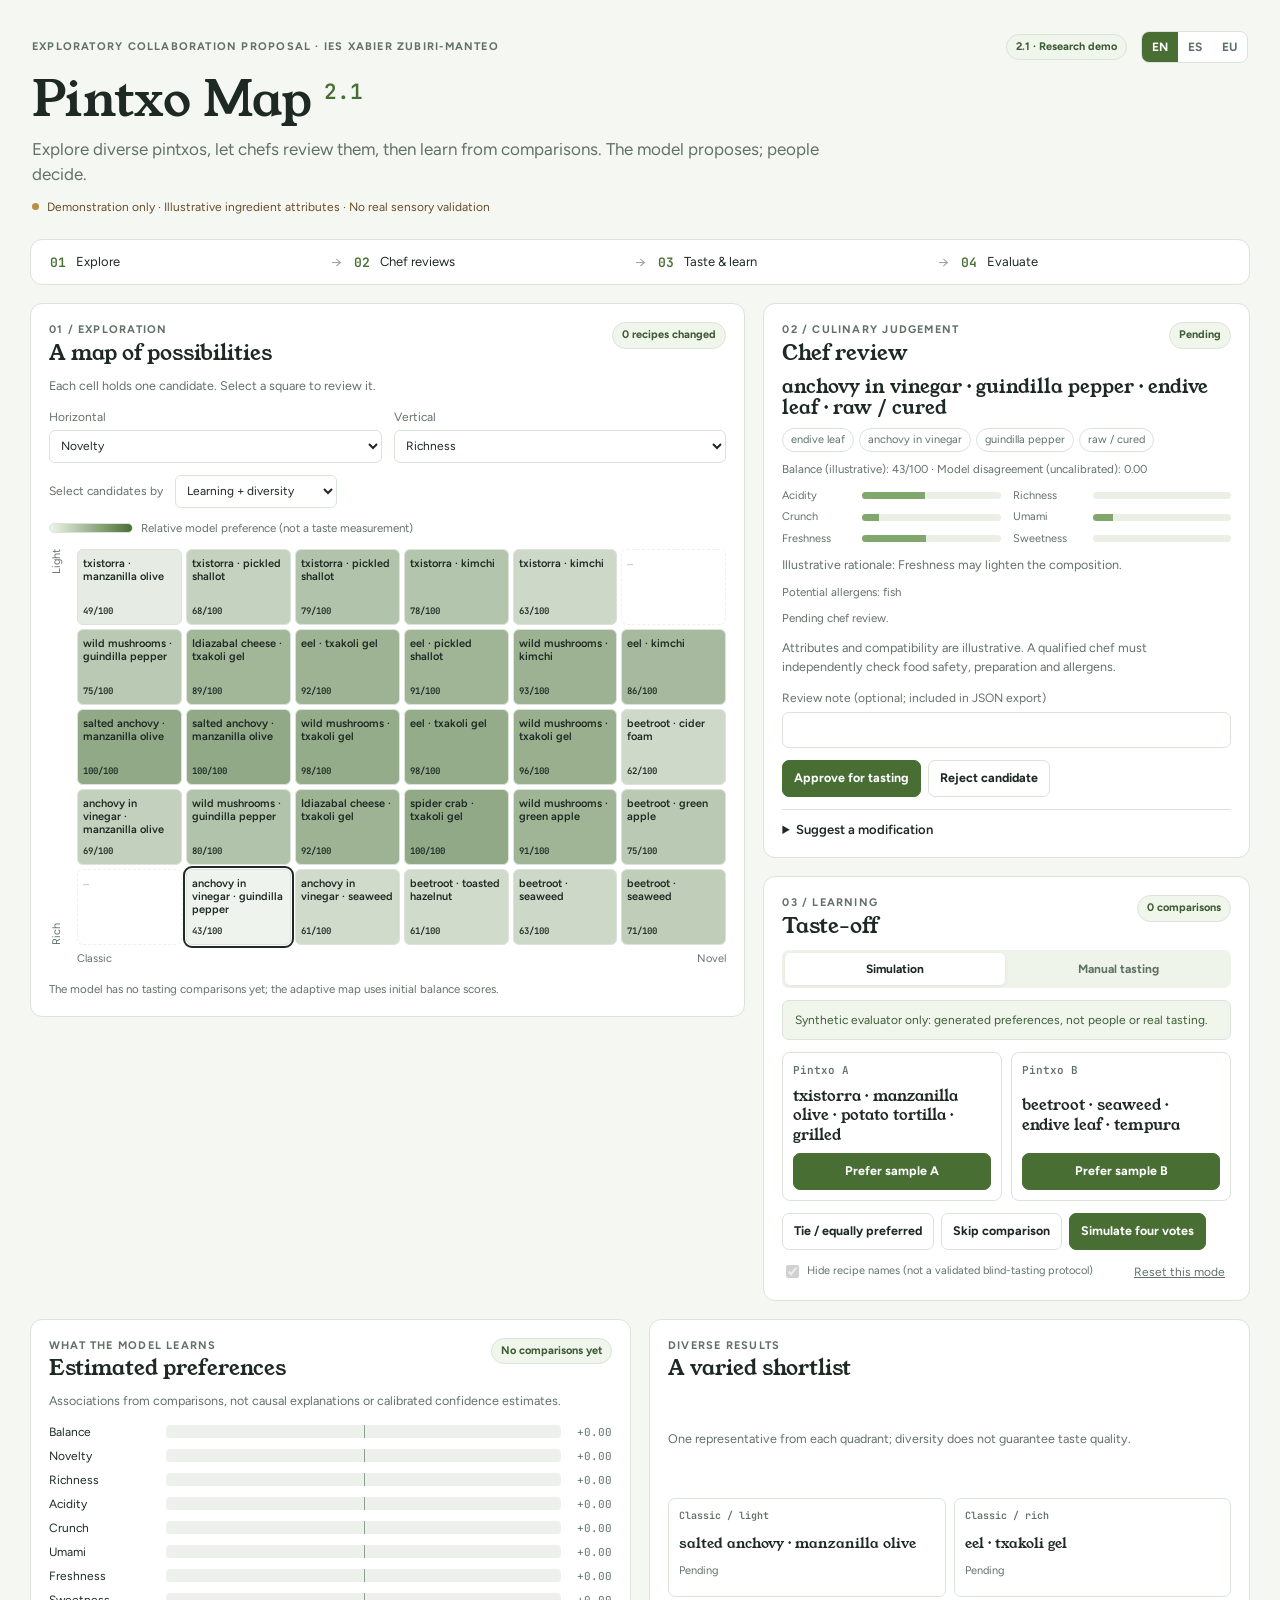
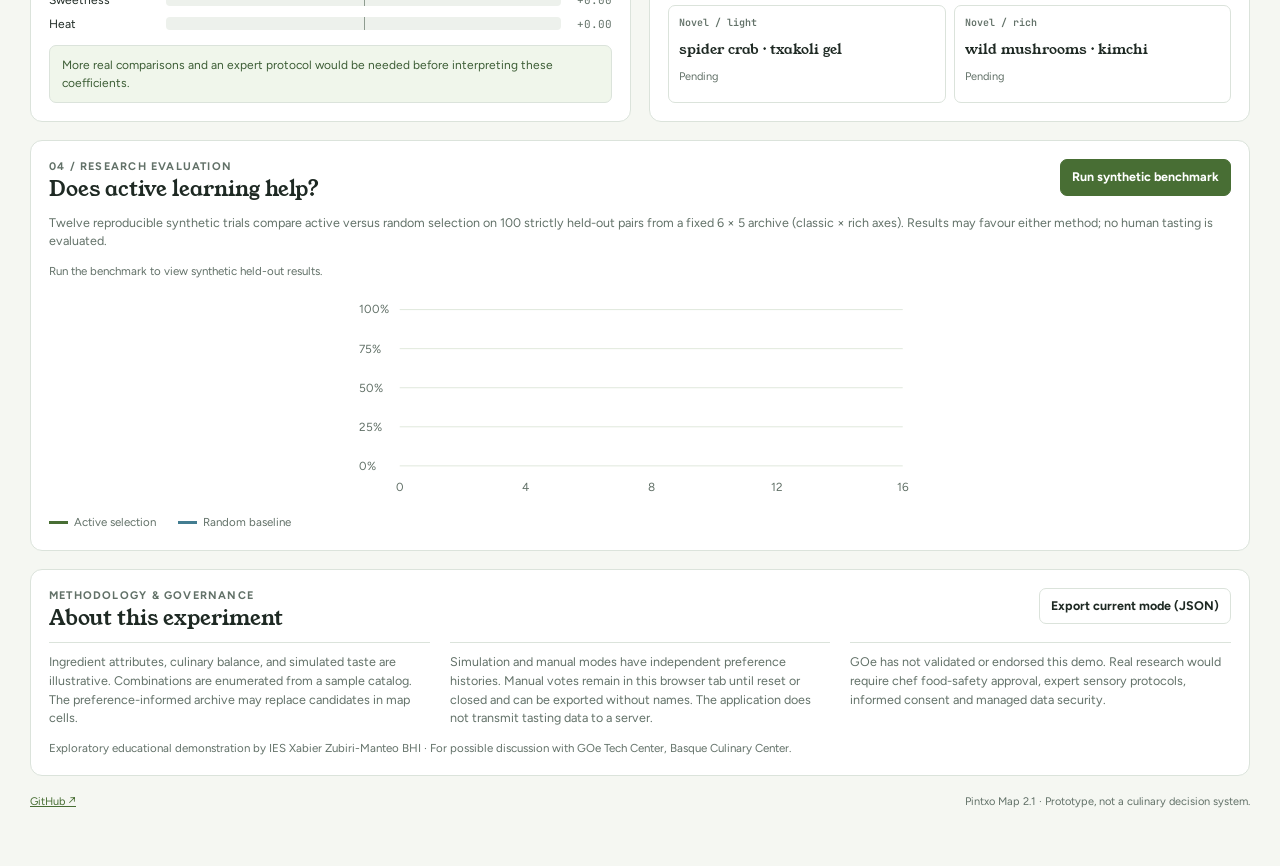
==== commit bc5f73b9: "Fix research validation issues in Pintxo Map 2.1" ====
--- a/index.html
+++ b/index.html
@@ -3,9 +3,9 @@
 <head>
   <meta charset="utf-8">
   <meta name="viewport" content="width=device-width,initial-scale=1,viewport-fit=cover">
-  <meta name="description" content="Pintxo Map 2.0: an exploratory chef-in-the-loop research demonstrator for culinary diversity and preference learning.">
+  <meta name="description" content="Pintxo Map 2.1: an exploratory chef-in-the-loop research demonstrator for culinary diversity and preference learning.">
   <meta name="theme-color" content="#f5f7f2">
-  <title>Pintxo Map 2.0 · Chef-in-the-Loop</title>
+  <title>Pintxo Map 2.1 · Chef-in-the-Loop</title>
   <link rel="preconnect" href="https://fonts.googleapis.com">
   <link rel="preconnect" href="https://fonts.gstatic.com" crossorigin>
   <link href="https://fonts.googleapis.com/css2?family=Young+Serif&family=Figtree:wght@400;500;600;700&family=JetBrains+Mono:wght@400;500&display=swap" rel="stylesheet">
@@ -17,9 +17,9 @@
     <header class="masthead">
       <div class="topline">
         <span class="overline" data-i="overline">An exploratory collaboration proposal · IES Xabier Zubiri-Manteo</span>
-        <div class="toptools"><span class="version">2.0 · Research demo</span><div class="langs" aria-label="Language"><button data-lang="en" aria-pressed="true">EN</button><button data-lang="es">ES</button><button data-lang="eu">EU</button></div></div>
+        <div class="toptools"><span class="version">2.1 · Research demo</span><div class="langs" aria-label="Language"><button data-lang="en" aria-pressed="true">EN</button><button data-lang="es">ES</button><button data-lang="eu">EU</button></div></div>
       </div>
-      <h1>Pintxo Map <span>2.0</span></h1>
+      <h1>Pintxo Map <span>2.1</span></h1>
       <p class="lead" data-i="lead">Explore diverse pintxos, let chefs review them, then learn from comparisons. The model proposes; people decide.</p>
       <div class="status"><span class="dot"></span><span data-i="status">Demonstration only · Illustrative ingredient attributes · No real sensory validation</span></div>
     </header>
@@ -42,7 +42,7 @@
           <div class="heading"><div><p class="eyebrow" data-i="chefEyebrow">02 / CULINARY JUDGEMENT</p><h2 id="chefTitle" data-i="chefTitle">Chef review</h2></div><span class="tag" id="chefBadge">Pending</span></div>
           <div id="dish" class="dish" aria-live="polite"></div>
           <p class="small muted" data-i="chefCaution">Ingredient compatibility is illustrative. A qualified chef must independently assess preparation, allergens and food safety.</p>
-          <div class="actions"><button id="approve" class="btn" data-i="approve">Approve for tasting</button><button id="reject" class="btn ghost" data-i="reject">Reject candidate</button></div>
+          <label class="review-note"><span data-i="reviewNote">Review note (optional; included in JSON export)</span><input id="reviewNote" type="text" maxlength="250" autocomplete="off" placeholder="" /></label><div class="actions"><button id="approve" class="btn" data-i="approve">Approve for tasting</button><button id="reject" class="btn ghost" data-i="reject">Reject candidate</button></div>
           <details id="modify"><summary data-i="modify">Suggest a modification</summary><div class="modifygrid"><label><span data-i="mBase">Base</span><select id="modBase"></select></label><label><span data-i="mMain">Main</span><select id="modMain"></select></label><label><span data-i="mAccent">Accent</span><select id="modAccent"></select></label><label><span data-i="mTech">Technique</span><select id="modTech"></select></label></div><button class="btn ghost" id="applyModification" data-i="applyModification">Explore this variation</button><p class="micro" data-i="modifyNote">A suggested variation is not automatically approved. Only catalogued demo combinations are supported.</p></details>
         </section>
 
@@ -52,7 +52,7 @@
           <div class="modeNotice" id="modeNotice" aria-live="polite"></div>
           <div class="pair" id="pair"></div>
           <div class="actions wrapbtn"><button id="tie" class="btn ghost" data-i="tie">Tie / equally preferred</button><button id="skip" class="btn ghost" data-i="skip">Skip</button><button id="runSim" class="btn" data-i="runSim">Simulate four votes</button></div>
-          <div class="smallrow"><label class="check"><input type="checkbox" id="blind" checked><span data-i="blind">Use blind sample labels in manual mode</span></label><button id="resetVotes" class="textbutton" data-i="resetVotes">Reset this mode</button></div>
+          <div class="smallrow"><label class="check"><input type="checkbox" id="blind" checked><span data-i="blind">Hide recipe names (not a validated blind-tasting protocol)</span></label><button id="resetVotes" class="textbutton" data-i="resetVotes">Reset this mode</button></div>
         </section>
       </div>
     </div>
@@ -84,7 +84,7 @@
       <div class="researchcols"><p data-i="research1">The ingredient attributes, rules, simulated panel and initial balance scores are illustrative. Recipe combinations are enumerated from an example catalog; the learning-based archive can change the representative candidate in each map cell.</p><p data-i="research2">Simulation and manual tasting use separate preference histories. Manual comparisons are stored only in this browser session and can be exported without names. No data is sent to a server by this application.</p><p data-i="research3">GOe has not validated or endorsed this demo. Professional sensory protocols, food-safety review, informed consent and secure data management would be prerequisites for an actual research pilot.</p></div>
       <p class="micro" data-i="researchFoot">Exploratory educational demonstration by IES Xabier Zubiri-Manteo BHI · Proposed for discussion with GOe Tech Center, Basque Culinary Center.</p>
     </section>
-    <footer><a href="https://github.com/rbarrenago/pintxo-map" target="_blank" rel="noopener noreferrer">GitHub ↗</a><span data-i="footer">Pintxo Map 2.0 · Prototype, not a culinary decision system.</span></footer>
+    <footer><a href="https://github.com/rbarrenago/pintxo-map" target="_blank" rel="noopener noreferrer">GitHub ↗</a><span data-i="footer">Pintxo Map 2.1 · Prototype, not a culinary decision system.</span></footer>
   </div>
 </body>
 </html>
--- a/styles.css
+++ b/styles.css
@@ -1,2 +1,7 @@
 :root{--bg:#f5f7f2;--surface:#fff;--ink:#1e2923;--muted:#627168;--line:#dbe3db;--accent:#486e34;--accent2:#c8dfb7;--soft:#f0f6eb;--red:#a04f37;--blue:#437d91;--font:'Figtree',system-ui,-apple-system,sans-serif;--display:'Young Serif',Georgia,serif;--mono:'JetBrains Mono',monospace}
 *{box-sizing:border-box}body{margin:0;background:var(--bg);color:var(--ink);font:15px/1.5 var(--font);padding:24px 16px 55px}button,input,select{font:inherit}button{cursor:pointer}button:disabled{opacity:.45;cursor:not-allowed}button:focus-visible,select:focus-visible,input:focus-visible,summary:focus-visible{outline:3px solid #96bd70;outline-offset:2px}.wrap{max-width:1220px;margin:auto;display:grid;gap:18px}.masthead{display:grid;gap:10px;padding:7px 2px 5px}.topline,.toptools,.heading,.actions,.smallrow,.switchline{display:flex;justify-content:space-between;align-items:center;gap:12px;flex-wrap:wrap}.toptools{gap:14px}.overline,.eyebrow{color:var(--muted);font-size:11px;text-transform:uppercase;letter-spacing:.11em;font-weight:700}.version,.tag{background:var(--soft);border:1px solid var(--line);color:#3d5b35;border-radius:24px;padding:4px 9px;font-size:11px;font-weight:700}.langs{display:flex;border:1px solid var(--line);border-radius:8px;overflow:hidden;background:var(--surface)}.langs button{background:none;border:0;padding:6px 10px;color:var(--muted);font-size:12px;font-weight:700}.langs button[aria-pressed=true]{background:var(--accent);color:#fff}h1,h2,h3{font-family:var(--display);font-weight:400;line-height:1.1;margin:0}h1{font-size:clamp(31px,4.3vw,49px)}h1 span{font:600 .43em var(--mono);color:var(--accent);vertical-align:super}h2{font-size:21px}h3{font-size:19px}.lead{max-width:820px;font-size:17px;color:var(--muted);margin:0}.status{display:flex;align-items:center;gap:8px;color:#674e27;font-size:12px}.dot{width:7px;height:7px;border-radius:50%;background:#b98f42}.card{background:var(--surface);border:1px solid var(--line);border-radius:12px;padding:18px;min-width:0;display:grid;gap:12px}.slim{padding:11px 19px}.steps{grid-template-columns:1fr auto 1fr auto 1fr auto 1fr;align-items:center}.steps div{display:flex;gap:10px;align-items:center;font-size:13px}.steps b{font:600 13px var(--mono);color:var(--accent)}.arrow{color:#9ca99f}.layout{display:grid;grid-template-columns:minmax(0,1.47fr) minmax(0,1fr);align-items:start;gap:18px}.rightstack{display:grid;gap:18px}.heading{align-items:start}.heading>div{display:grid;gap:3px}.eyebrow{margin:0}.small{font-size:12.5px}.muted,.micro{color:var(--muted)}p{margin:0}.micro{font-size:11.5px}.fieldline{display:flex;gap:12px;flex-wrap:wrap}.fieldline label,.modifygrid label{display:grid;gap:4px;font-size:12px;color:var(--muted);flex:1 1 160px}.fieldline select,.switchline select,.modifygrid select{width:100%;min-height:33px;border-radius:6px;border:1px solid var(--line);background:var(--surface);color:var(--ink);padding:4px 7px}.switchline{justify-content:flex-start;font-size:12px;color:var(--muted)}.switchline select{width:auto;max-width:100%}.legend,.chartkey{display:flex;align-items:center;gap:8px;color:var(--muted);font-size:11.5px}.colorbar{width:84px;height:10px;border-radius:5px;border:1px solid var(--line);background:linear-gradient(90deg,#eef4e9,#496f34)}.mapframe{display:grid;grid-template-columns:22px 1fr;grid-template-rows:auto 18px;gap:6px}.yaxis{grid-column:1;grid-row:1;display:flex;writing-mode:vertical-rl;transform:rotate(180deg);justify-content:space-between;color:var(--muted);font-size:11px}.xaxis{grid-column:2;grid-row:2;display:flex;justify-content:space-between;color:var(--muted);font-size:11px}.grid{grid-column:2;grid-row:1;display:grid;grid-template-columns:repeat(6,minmax(0,1fr));gap:4px}.cell{min-height:76px;border-radius:6px;border:1px solid var(--line);padding:7px 5px;display:flex;flex-direction:column;justify-content:space-between;gap:3px;text-align:left;color:var(--ink);font-size:11px;overflow-wrap:anywhere;transition:background-color .25s}.cell .nm{font-weight:600;line-height:1.2}.cell .cellmeta{font:600 9px var(--mono)}.cell.selected{outline:2px solid var(--ink);outline-offset:1px}.cell.approved{border:2px solid #4c8142}.cell.rejected{border-style:dashed;opacity:.6}.cell.empty{border-style:dashed;background:transparent!important;cursor:default;color:var(--muted)}.dish{display:grid;gap:9px}.parts{display:flex;flex-wrap:wrap;gap:5px}.pill{padding:3px 8px;font-size:11px;border-radius:20px;border:1px solid var(--line);color:var(--muted)}.reason{font-size:12.5px;color:var(--muted)}.profile{display:grid;grid-template-columns:repeat(2,minmax(0,1fr));gap:5px 12px}.profileline{display:grid;grid-template-columns:75px 1fr;gap:5px;align-items:center;color:var(--muted);font-size:11px}.rail{height:7px;background:#eaf0e5;border-radius:6px;overflow:hidden}.rail i{height:100%;background:#80a76c;display:block}.btn{background:var(--accent);color:white;border:1px solid var(--accent);border-radius:7px;padding:8px 11px;font-size:12.5px;font-weight:700}.btn.ghost{background:var(--surface);color:var(--ink);border-color:var(--line)}.btn:hover:not(:disabled){filter:brightness(.95)}.actions{justify-content:flex-start;gap:7px}.modifygrid{display:grid;grid-template-columns:1fr 1fr;gap:8px;margin:10px 0}details{border-top:1px solid var(--line);padding-top:10px}summary{cursor:pointer;font-weight:600;font-size:13px}.tabs{display:flex;background:#eef4e9;border-radius:7px;padding:3px;gap:3px}.tab{border:0;border-radius:5px;flex:1;background:transparent;color:var(--muted);font-weight:700;padding:7px;font-size:12px}.tab[aria-pressed=true]{background:white;color:var(--ink);box-shadow:0 1px 4px #0001}.modeNotice,.learningNote{padding:10px 12px;border:1px solid var(--line);background:var(--soft);border-radius:7px;color:#3c5d35;font-size:12px}.pair{display:grid;grid-template-columns:1fr 1fr;gap:9px}.candidate{border:1px solid var(--line);border-radius:8px;padding:10px;display:grid;align-content:space-between;gap:9px;min-height:100px}.candidate strong{font:600 11px var(--mono);color:var(--muted)}.candidate .name{font:15px/1.3 var(--display)}.candidate button{width:100%}.check{display:flex;gap:5px;align-items:center;color:var(--muted);font-size:11px}.textbutton{background:none;border:0;text-decoration:underline;color:var(--muted);font-size:12px}.bottomgrid{display:grid;grid-template-columns:1fr 1fr;gap:18px}.weights{display:grid;gap:6px}.weightrow{display:grid;grid-template-columns:108px 1fr 42px;gap:9px;align-items:center;font-size:12px}.weightrow>span:last-child{text-align:right;font:11px var(--mono);color:var(--muted)}.weighttrack{height:13px;background:#edf1ec;border-radius:4px;position:relative;overflow:hidden}.weighttrack:after{content:"";position:absolute;left:50%;top:0;bottom:0;width:1px;background:#8e9c90}.weightbar{position:absolute;top:2px;bottom:2px;background:#7b9e69;border-radius:3px}.weightbar.negative{background:#ba715a}.shortlist{display:grid;grid-template-columns:1fr 1fr;gap:8px}.shortitem{border:1px solid var(--line);border-radius:7px;padding:10px;display:grid;gap:4px}.shortitem .q{font:600 10px var(--mono);color:var(--muted)}.shortitem .title{font:14px var(--display)}.shortitem .sub{font-size:11px;color:var(--muted)}.chartwrap{width:100%;overflow:hidden}.chartwrap svg{display:block;width:100%;height:210px}.chartkey{gap:22px}.chartkey>span{display:flex;align-items:center;gap:6px}.chartkey i{width:19px;height:3px;display:inline-block}.activekey{background:#486e34}.randomkey{background:#437d91}.researchcols{display:grid;grid-template-columns:1fr 1fr 1fr;gap:20px;color:var(--muted);font-size:12.5px}.researchcols p{border-top:1px solid var(--line);padding-top:10px}footer{display:flex;justify-content:space-between;gap:14px;font-size:11px;color:var(--muted)}footer a{color:var(--accent)}@media(max-width:950px){.layout,.bottomgrid{grid-template-columns:1fr}.researchcols{grid-template-columns:1fr}.steps{gap:5px}.steps div{gap:5px}.cell{min-height:65px}}@media(max-width:560px){body{padding:16px 9px 32px}.card{padding:13px}.steps{grid-template-columns:repeat(4,1fr)}.steps .arrow{display:none}.steps div{display:grid;text-align:center}.cell{min-height:52px;padding:4px}.cell .nm{display:none}.cellmeta{font-size:8px!important}.shortlist{grid-template-columns:1fr}.profile{grid-template-columns:1fr}.topline{align-items:start}h1{font-size:35px}}@media(prefers-reduced-motion:reduce){*{transition:none!important;scroll-behavior:auto!important}}
+
+/* Optional provenance note; never treated as food-safety approval. */
+.review-note{display:grid;gap:5px;font-size:12px;color:var(--muted)}
+.review-note input{width:100%;max-width:100%;border:1px solid var(--line);background:var(--surface);color:var(--ink);border-radius:7px;padding:8px;font:inherit}
+.review-note input:focus-visible{outline:2px solid var(--accent);outline-offset:2px}
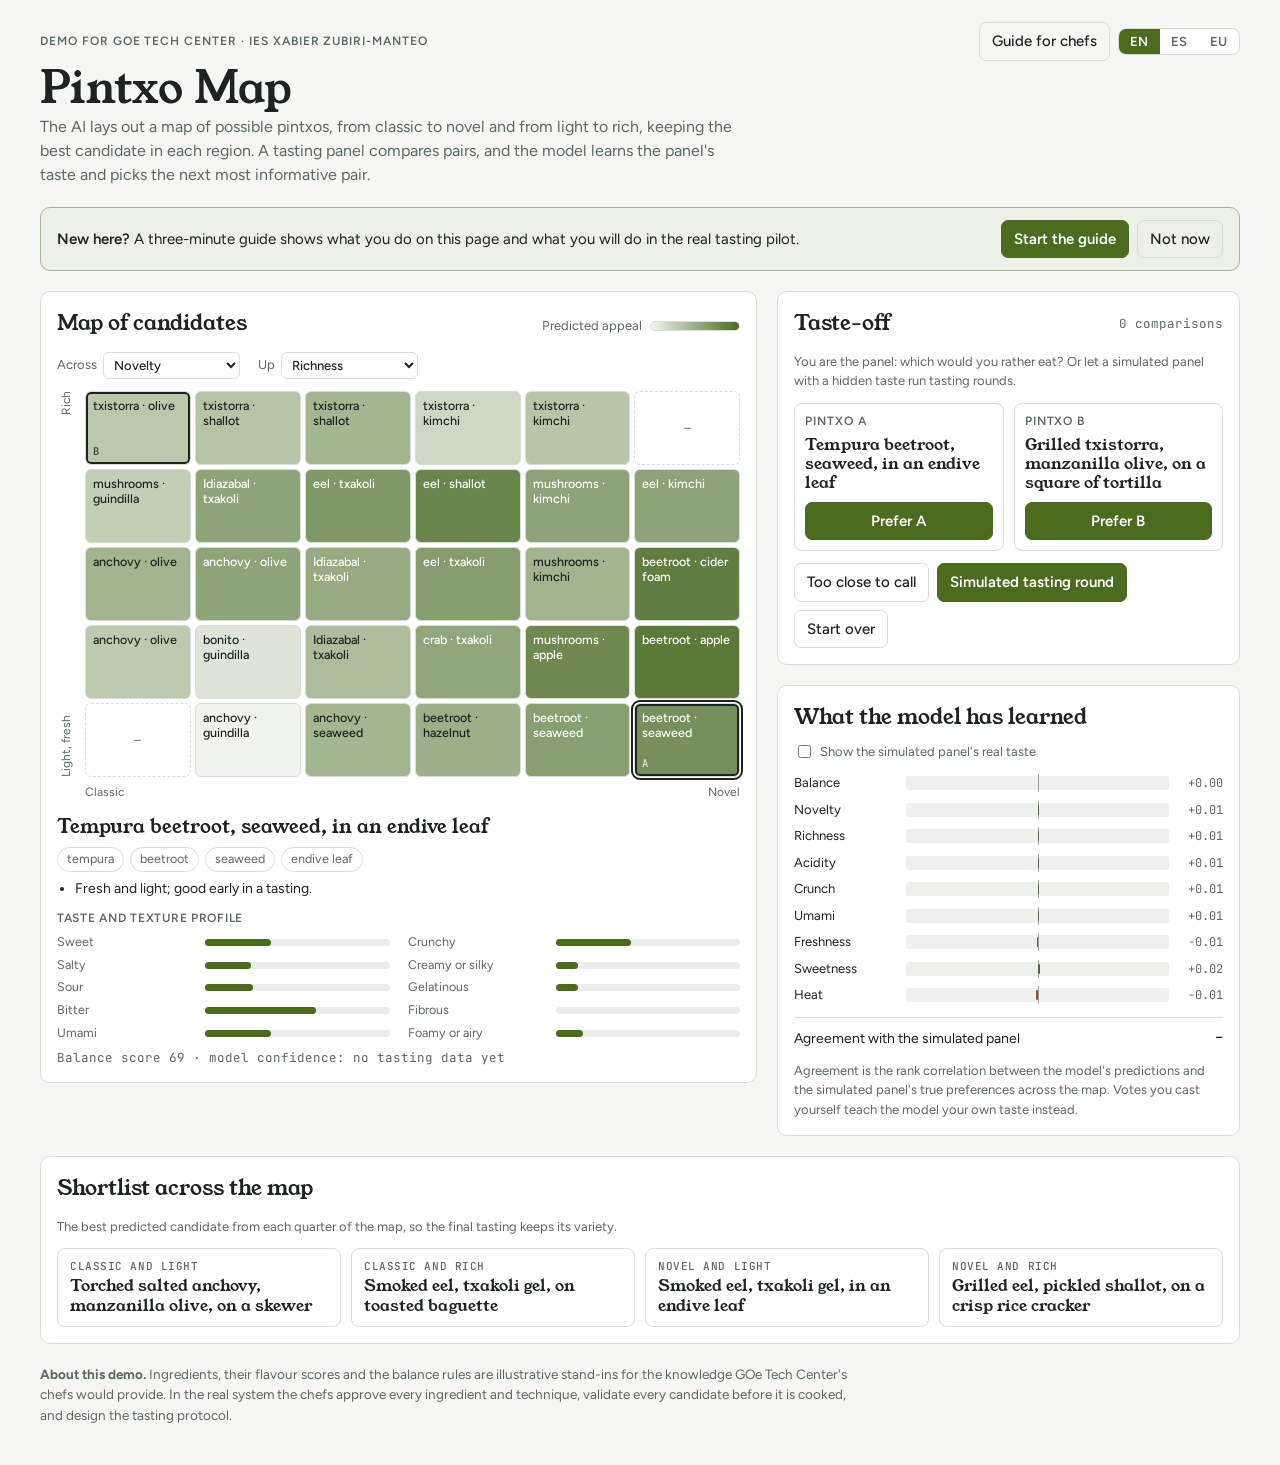
==== commit c46b7d72: "Publish Pintxo Map V1 and V2 as separate pages" ====
--- a/index.html
+++ b/index.html
@@ -1,90 +1,787 @@
 <!doctype html>
 <html lang="en">
 <head>
-  <meta charset="utf-8">
-  <meta name="viewport" content="width=device-width,initial-scale=1,viewport-fit=cover">
-  <meta name="description" content="Pintxo Map 2.1: an exploratory chef-in-the-loop research demonstrator for culinary diversity and preference learning.">
-  <meta name="theme-color" content="#f5f7f2">
-  <title>Pintxo Map 2.1 · Chef-in-the-Loop</title>
-  <link rel="preconnect" href="https://fonts.googleapis.com">
-  <link rel="preconnect" href="https://fonts.gstatic.com" crossorigin>
-  <link href="https://fonts.googleapis.com/css2?family=Young+Serif&family=Figtree:wght@400;500;600;700&family=JetBrains+Mono:wght@400;500&display=swap" rel="stylesheet">
-  <link rel="stylesheet" href="styles.css">
-  <script defer src="app.js"></script>
+<meta charset="utf-8">
+<meta name="viewport" content="width=device-width, initial-scale=1, viewport-fit=cover">
+<meta name="description" content="Pintxo Map: an AI demo that proposes a diverse map of pintxos and learns a tasting panel's taste. IES Xabier Zubiri-Manteo and GOe Tech Center.">
+<title>Pintxo Map</title>
+<link rel="preconnect" href="https://fonts.googleapis.com">
+<link rel="preconnect" href="https://fonts.gstatic.com" crossorigin>
+<link rel="stylesheet" href="https://fonts.googleapis.com/css2?family=Young+Serif&family=Figtree:wght@400;500;600&family=JetBrains+Mono:wght@400;500&display=swap">
+<style>
+/* Layout: a working bench. The map of candidate pintxos on the left, the taste-off and what the model has learned on the right, the shortlist underneath. */
+:root {
+  --bg: #f6f7f4;
+  --surface: #ffffff;
+  --ink: #1c2320;
+  --muted: #5d6862;
+  --line: #d9ded8;
+  --accent: #4c6b1f;        /* piparra green */
+  --accent-ink: #ffffff;
+  --neg: #9a4a2f;           /* negative weights */
+  --scrim: rgba(18, 26, 22, 0.55);
+  --font-display: "Young Serif", Georgia, serif;
+  --font-body: "Figtree", "Segoe UI", system-ui, sans-serif;
+  --font-data: "JetBrains Mono", ui-monospace, Menlo, Consolas, monospace;
+}
+@media (prefers-color-scheme: dark) {
+  :root:not([data-theme="light"]) {
+    --bg: #121614; --surface: #1a201d; --ink: #e3e8e4; --muted: #9aa59f; --line: #2e3833;
+    --accent: #a3c75f; --accent-ink: #121614; --neg: #e08a6a; --scrim: rgba(0, 0, 0, 0.62); color-scheme: dark;
+  }
+}
+:root[data-theme="dark"] {
+  --bg: #121614; --surface: #1a201d; --ink: #e3e8e4; --muted: #9aa59f; --line: #2e3833;
+  --accent: #a3c75f; --accent-ink: #121614; --neg: #e08a6a; --scrim: rgba(0, 0, 0, 0.62); color-scheme: dark;
+}
+* { box-sizing: border-box; }
+[hidden] { display: none !important; }
+body {
+  margin: 0; background: var(--bg); color: var(--ink);
+  font-family: var(--font-body); font-size: 15px; line-height: 1.5;
+  padding-left: max(16px, env(safe-area-inset-left, 0px));
+  padding-right: max(16px, env(safe-area-inset-right, 0px));
+  padding-block: 22px 40px;
+}
+.wrap { max-width: 1200px; margin: 0 auto; display: grid; gap: 20px; }
+header { display: grid; gap: 4px; }
+.top { display: flex; flex-wrap: wrap; justify-content: space-between; align-items: center; gap: 8px 16px; }
+h1 { font-family: var(--font-display); font-weight: 400; font-size: clamp(30px, 5vw, 44px); line-height: 1.05; margin: 0; text-wrap: balance; }
+.lede { margin: 0; color: var(--muted); max-width: 70ch; font-size: 16px; }
+h2 { font-family: var(--font-display); font-weight: 400; font-size: 21px; margin: 0; }
+.eyebrow { font: 600 12px var(--font-body); text-transform: uppercase; letter-spacing: 0.08em; color: var(--muted); margin: 0; }
+button { font: inherit; }
+button:focus-visible, input:focus-visible { outline: 2px solid var(--accent); outline-offset: 2px; }
+.langs { display: inline-flex; border: 1px solid var(--line); border-radius: 8px; overflow: hidden; background: var(--surface); }
+.langs button { border: 0; background: none; color: var(--muted); padding: 5px 11px; cursor: pointer; font: 600 13px var(--font-body); letter-spacing: 0.04em; }
+.langs button[aria-pressed="true"] { background: var(--accent); color: var(--accent-ink); }
+
+.bench { display: grid; grid-template-columns: minmax(0, 1.55fr) minmax(0, 1fr); gap: 20px; align-items: start; }
+@media (max-width: 900px) { .bench { grid-template-columns: minmax(0, 1fr); } }
+.card { background: var(--surface); border: 1px solid var(--line); border-radius: 10px; padding: 16px; display: grid; gap: 12px; min-width: 0; }
+
+.maphead { display: flex; flex-wrap: wrap; justify-content: space-between; align-items: baseline; gap: 6px 16px; }
+.legend { display: flex; align-items: center; gap: 8px; font-size: 13px; color: var(--muted); }
+.ramp { width: 90px; height: 10px; border-radius: 5px; background: linear-gradient(90deg, color-mix(in oklab, var(--accent) 6%, var(--surface)), var(--accent)); border: 1px solid var(--line); }
+.mapframe { display: grid; grid-template-columns: 22px minmax(0, 1fr); grid-template-rows: minmax(0, 1fr) auto; gap: 6px; }
+.yaxis { writing-mode: vertical-rl; transform: rotate(180deg); font-size: 12px; color: var(--muted); display: flex; justify-content: space-between; text-align: center; }
+.xaxis { grid-column: 2; display: flex; justify-content: space-between; font-size: 12px; color: var(--muted); }
+.grid { display: grid; grid-template-columns: repeat(6, minmax(0, 1fr)); gap: 4px; }
+.cell { min-height: 74px; border: 1px solid var(--line); border-radius: 6px; padding: 6px 7px; text-align: left; cursor: pointer; color: var(--ink); display: flex; flex-direction: column; justify-content: space-between; gap: 4px; font-size: 12.5px; line-height: 1.25; transition: background-color 0.4s; }
+.cell.dark { color: var(--accent-ink); }
+.cell .n { font-weight: 500; overflow-wrap: anywhere; }
+.cell .tag { font: 500 10.5px var(--font-data); opacity: 0.8; }
+.cell.empty { background: none; border-style: dashed; cursor: default; color: var(--muted); align-items: center; justify-content: center; }
+.cell.sel { outline: 2px solid var(--ink); outline-offset: 1px; }
+.cell.inpair { box-shadow: inset 0 0 0 2px var(--ink); }
+@media (max-width: 600px) { .cell { min-height: 46px; } .cell .n { display: none; } }
+
+.axes { display: flex; flex-wrap: wrap; gap: 8px 18px; font-size: 13px; color: var(--muted); }
+.axes label { display: inline-flex; align-items: center; gap: 6px; }
+.axes select { font: 500 13px var(--font-body); color: var(--ink); background: var(--surface); border: 1px solid var(--line); border-radius: 6px; padding: 4px 6px; max-width: 100%; }
+.prof { display: grid; grid-template-columns: 1fr 1fr; grid-template-rows: repeat(5, auto); grid-auto-flow: column; gap: 4px 18px; margin-top: 2px; }
+@media (max-width: 520px) { .prof { grid-template-columns: 1fr; grid-template-rows: none; grid-auto-flow: row; } }
+.pr { display: grid; grid-template-columns: 140px minmax(0, 1fr); gap: 8px; align-items: center; font-size: 12.5px; color: var(--muted); }
+.pr .t { position: relative; height: 7px; border-radius: 4px; background: color-mix(in oklab, var(--line) 55%, var(--surface)); }
+.pr .t i { position: absolute; left: 0; top: 0; bottom: 0; border-radius: 4px; background: var(--accent); }
+.proft { font: 600 12px var(--font-body); text-transform: uppercase; letter-spacing: 0.06em; color: var(--muted); margin: 6px 0 0; }
+.dish { display: grid; gap: 6px; }
+.dish h3 { font-family: var(--font-display); font-weight: 400; font-size: 19px; margin: 0; text-wrap: balance; }
+.parts { display: flex; flex-wrap: wrap; gap: 6px; margin: 0; padding: 0; list-style: none; }
+.parts li { font-size: 12.5px; border: 1px solid var(--line); border-radius: 999px; padding: 2px 9px; color: var(--muted); }
+.why { margin: 0; padding-left: 18px; font-size: 14px; display: grid; gap: 2px; }
+.meta { font: 12.5px var(--font-data); color: var(--muted); }
+
+.pair { display: grid; grid-template-columns: 1fr 1fr; gap: 10px; }
+@media (max-width: 420px) { .pair { grid-template-columns: 1fr; } }
+.cand { border: 1px solid var(--line); border-radius: 8px; padding: 10px; display: grid; gap: 8px; align-content: space-between; }
+.cand .who { font: 600 12px var(--font-body); letter-spacing: 0.08em; color: var(--muted); text-transform: uppercase; }
+.cand .nm { font-family: var(--font-display); font-size: 15.5px; line-height: 1.25; }
+.btn { border: 1px solid var(--accent); background: var(--accent); color: var(--accent-ink); border-radius: 7px; padding: 7px 12px; cursor: pointer; font-weight: 600; }
+.btn.ghost { background: none; color: var(--ink); border-color: var(--line); font-weight: 500; }
+.btn:hover { filter: brightness(1.06); }
+.row { display: flex; flex-wrap: wrap; gap: 8px; align-items: center; }
+.small { font-size: 13px; color: var(--muted); margin: 0; }
+
+.bars { display: grid; gap: 7px; }
+.bar { display: grid; grid-template-columns: 104px minmax(0, 1fr) 46px; gap: 8px; align-items: center; font-size: 13px; }
+.track { position: relative; height: 14px; background: color-mix(in oklab, var(--line) 45%, var(--surface)); border-radius: 3px; }
+.track::after { content: ""; position: absolute; left: 50%; top: -2px; bottom: -2px; width: 1px; background: var(--muted); opacity: 0.6; }
+.fill { position: absolute; top: 2px; bottom: 2px; border-radius: 2px; background: var(--accent); transition: all 0.4s; }
+.fill.neg { background: var(--neg); }
+.truth { position: absolute; top: -3px; bottom: -3px; width: 3px; margin-left: -1.5px; background: var(--ink); border-radius: 2px; }
+.val { font: 12px var(--font-data); text-align: right; color: var(--muted); font-variant-numeric: tabular-nums; }
+.stat { display: flex; justify-content: space-between; gap: 10px; font-size: 14px; border-top: 1px solid var(--line); padding-top: 10px; }
+.stat b { font: 500 14px var(--font-data); font-variant-numeric: tabular-nums; }
+label.tg { display: inline-flex; gap: 6px; align-items: center; font-size: 13px; color: var(--muted); cursor: pointer; }
+
+.short { display: grid; grid-template-columns: repeat(auto-fit, minmax(220px, 1fr)); gap: 10px; }
+.pick { border: 1px solid var(--line); border-radius: 8px; padding: 10px 12px; display: grid; gap: 4px; background: var(--surface); }
+.pick .where { font: 500 11px var(--font-data); color: var(--muted); text-transform: uppercase; letter-spacing: 0.05em; }
+.pick .nm { font-family: var(--font-display); font-size: 15.5px; line-height: 1.25; }
+.note { font-size: 13.5px; color: var(--muted); margin: 0; max-width: 90ch; }
+@media (prefers-reduced-motion: reduce) { .cell, .fill { transition: none; } }
+
+/* guided tour */
+.welcome { display: flex; flex-wrap: wrap; align-items: center; justify-content: space-between; gap: 10px 16px; background: color-mix(in oklab, var(--accent) 10%, var(--surface)); border: 1px solid color-mix(in oklab, var(--accent) 35%, var(--line)); border-radius: 10px; padding: 12px 16px; }
+.welcome p { margin: 0; font-size: 15px; }
+.welcome b { font-weight: 600; }
+#tour .scrim { position: fixed; inset: 0; background: var(--scrim); z-index: 40; }
+#tour .spot { position: fixed; z-index: 41; border-radius: 10px; box-shadow: 0 0 0 9999px var(--scrim), 0 0 0 3px var(--accent); pointer-events: none; transition: all 0.25s; }
+#tour .tcard { position: fixed; z-index: 42; width: min(380px, calc(100vw - 32px)); background: var(--surface); color: var(--ink); border: 1px solid var(--line); border-radius: 12px; padding: 16px; display: grid; gap: 8px; box-shadow: 0 12px 32px rgba(0,0,0,0.18); }
+#tour .tcard h3 { font-family: var(--font-display); font-weight: 400; font-size: 20px; margin: 0; }
+#tour .tcard p { margin: 0; font-size: 14.5px; }
+#tour .tstep { font: 500 12px var(--font-data); color: var(--muted); }
+#tour ul { margin: 0; padding-left: 18px; display: grid; gap: 4px; font-size: 14.5px; }
+#tour .trow { display: flex; gap: 8px; align-items: center; margin-top: 4px; }
+#tour .trow .sp { flex: 1; }
+#tour .trow .btn { white-space: nowrap; padding: 7px 10px; }
+#tour .dots { display: flex; gap: 4px; }
+#tour .dots i { width: 6px; height: 6px; border-radius: 50%; background: var(--line); }
+#tour .dots i.on { background: var(--accent); }
+@media (max-width: 640px) { #tour .tcard { left: 16px !important; right: 16px; bottom: calc(16px + env(safe-area-inset-bottom, 0px)) !important; top: auto !important; width: auto; } }
+@media (prefers-reduced-motion: reduce) { #tour .spot { transition: none; } }
+</style>
 </head>
 <body>
-  <div class="wrap">
-    <header class="masthead">
-      <div class="topline">
-        <span class="overline" data-i="overline">An exploratory collaboration proposal · IES Xabier Zubiri-Manteo</span>
-        <div class="toptools"><span class="version">2.1 · Research demo</span><div class="langs" aria-label="Language"><button data-lang="en" aria-pressed="true">EN</button><button data-lang="es">ES</button><button data-lang="eu">EU</button></div></div>
+<div class="wrap">
+  <header>
+    <div class="top">
+      <p class="eyebrow" data-i="eyebrow">Demo for GOe Tech Center · IES Xabier Zubiri-Manteo</p>
+      <div class="row">
+      <button type="button" class="btn ghost" id="guideBtn" data-i="guideBtn"></button>
+      <div class="langs" role="group" aria-label="Language">
+        <button type="button" data-lang="en" aria-pressed="true">EN</button>
+        <button type="button" data-lang="es" aria-pressed="false">ES</button>
+        <button type="button" data-lang="eu" aria-pressed="false">EU</button>
       </div>
-      <h1>Pintxo Map <span>2.1</span></h1>
-      <p class="lead" data-i="lead">Explore diverse pintxos, let chefs review them, then learn from comparisons. The model proposes; people decide.</p>
-      <div class="status"><span class="dot"></span><span data-i="status">Demonstration only · Illustrative ingredient attributes · No real sensory validation</span></div>
-    </header>
-
-    <section class="steps card slim" aria-label="Workflow"><div><b>01</b><span data-i="step1">Explore</span></div><span class="arrow">→</span><div><b>02</b><span data-i="step2">Chef reviews</span></div><span class="arrow">→</span><div><b>03</b><span data-i="step3">Taste & learn</span></div><span class="arrow">→</span><div><b>04</b><span data-i="step4">Evaluate</span></div></section>
-
-    <div class="layout">
-      <section class="card mapcard" aria-labelledby="mapTitle">
-        <div class="heading"><div><p class="eyebrow" data-i="mapEyebrow">01 / EXPLORATION</p><h2 id="mapTitle" data-i="mapTitle">A map of possibilities</h2></div><span class="tag" id="changedCount">0 changed</span></div>
-        <p class="muted small" data-i="mapIntro">Each cell shows one candidate. Select a square to review the dish.</p>
-        <div class="fieldline"><label><span data-i="horizontal">Horizontal</span><select id="axisX"></select></label><label><span data-i="vertical">Vertical</span><select id="axisY"></select></label></div>
-        <div class="switchline"><label for="archiveView" data-i="mapSelection">Choose candidates by</label><select id="archiveView"><option value="baseline" data-i="baselineView">Fixed balance heuristic</option><option value="adaptive" data-i="adaptiveView">Learning + diversity</option></select></div>
-        <div class="legend"><span class="colorbar" aria-hidden="true"></span><span data-i="legend">Relative model preference (not a taste measurement)</span></div>
-        <div class="mapframe"><div class="yaxis"><span id="yHigh">Rich</span><span id="yLow">Light</span></div><div class="grid" id="grid" role="group" aria-label="Pintxo candidate map"></div><div class="xaxis"><span id="xLow">Classic</span><span id="xHigh">Novel</span></div></div>
-        <p class="micro" id="archiveInfo" aria-live="polite"></p>
-      </section>
-
-      <div class="rightstack">
-        <section class="card" aria-labelledby="chefTitle">
-          <div class="heading"><div><p class="eyebrow" data-i="chefEyebrow">02 / CULINARY JUDGEMENT</p><h2 id="chefTitle" data-i="chefTitle">Chef review</h2></div><span class="tag" id="chefBadge">Pending</span></div>
-          <div id="dish" class="dish" aria-live="polite"></div>
-          <p class="small muted" data-i="chefCaution">Ingredient compatibility is illustrative. A qualified chef must independently assess preparation, allergens and food safety.</p>
-          <label class="review-note"><span data-i="reviewNote">Review note (optional; included in JSON export)</span><input id="reviewNote" type="text" maxlength="250" autocomplete="off" placeholder="" /></label><div class="actions"><button id="approve" class="btn" data-i="approve">Approve for tasting</button><button id="reject" class="btn ghost" data-i="reject">Reject candidate</button></div>
-          <details id="modify"><summary data-i="modify">Suggest a modification</summary><div class="modifygrid"><label><span data-i="mBase">Base</span><select id="modBase"></select></label><label><span data-i="mMain">Main</span><select id="modMain"></select></label><label><span data-i="mAccent">Accent</span><select id="modAccent"></select></label><label><span data-i="mTech">Technique</span><select id="modTech"></select></label></div><button class="btn ghost" id="applyModification" data-i="applyModification">Explore this variation</button><p class="micro" data-i="modifyNote">A suggested variation is not automatically approved. Only catalogued demo combinations are supported.</p></details>
-        </section>
-
-        <section class="card" aria-labelledby="tasteTitle">
-          <div class="heading"><div><p class="eyebrow" data-i="tasteEyebrow">03 / LEARNING</p><h2 id="tasteTitle" data-i="tasteTitle">Taste-off</h2></div><span class="tag" id="voteCount">0 comparisons</span></div>
-          <div class="tabs" role="group" aria-label="Tasting mode"><button id="simMode" class="tab" aria-pressed="true" data-i="simMode">Simulation</button><button id="manualMode" class="tab" aria-pressed="false" data-i="manualMode">Manual tasting</button></div>
-          <div class="modeNotice" id="modeNotice" aria-live="polite"></div>
-          <div class="pair" id="pair"></div>
-          <div class="actions wrapbtn"><button id="tie" class="btn ghost" data-i="tie">Tie / equally preferred</button><button id="skip" class="btn ghost" data-i="skip">Skip</button><button id="runSim" class="btn" data-i="runSim">Simulate four votes</button></div>
-          <div class="smallrow"><label class="check"><input type="checkbox" id="blind" checked><span data-i="blind">Hide recipe names (not a validated blind-tasting protocol)</span></label><button id="resetVotes" class="textbutton" data-i="resetVotes">Reset this mode</button></div>
-        </section>
       </div>
     </div>
-
-    <div class="bottomgrid">
-      <section class="card" aria-labelledby="learnTitle">
-        <div class="heading"><div><p class="eyebrow" data-i="learnEyebrow">WHAT THE MODEL LEARNS</p><h2 id="learnTitle" data-i="learnTitle">Estimated preferences</h2></div><span class="tag" id="modelState">No evidence yet</span></div>
-        <p class="small muted" data-i="weightsNote">Associations learned from comparisons, not causal explanations or calibrated confidence estimates.</p>
-        <div id="weights" class="weights"></div>
-        <div id="explanation" class="learningNote"></div>
+    <h1 data-i="h1">Pintxo Map</h1>
+    <p class="lede" data-i="lede"></p>
+  </header>
+
+  <div class="welcome" id="welcome">
+    <p data-ih="welcome"></p>
+    <div class="row">
+      <button type="button" class="btn" id="startTour" data-i="startTour"></button>
+      <button type="button" class="btn ghost" id="hideWelcome" data-i="hideWelcome"></button>
+    </div>
+  </div>
+
+  <div class="bench">
+    <section class="card" aria-labelledby="maptitle">
+      <div class="maphead">
+        <h2 id="maptitle" data-i="mapTitle"></h2>
+        <span class="legend"><span data-i="legend"></span> <span class="ramp" aria-hidden="true"></span></span>
+      </div>
+      <div class="axes">
+        <label for="axisX"><span data-i="axisH"></span> <select id="axisX"></select></label>
+        <label for="axisY"><span data-i="axisV"></span> <select id="axisY"></select></label>
+      </div>
+      <div class="mapframe">
+        <div class="yaxis" aria-hidden="true"><span id="yLo"></span><span id="yHi"></span></div>
+        <div class="grid" id="grid" role="grid"></div>
+        <div class="xaxis" aria-hidden="true"><span id="xLo"></span><span id="xHi"></span></div>
+      </div>
+      <div class="dish" id="dish" aria-live="polite"></div>
+    </section>
+
+    <div style="display:grid; gap:20px; min-width:0">
+      <section class="card" aria-labelledby="totitle">
+        <div class="row" style="justify-content:space-between">
+          <h2 id="totitle" data-i="tasteoff"></h2>
+          <span class="meta" id="roundinfo"></span>
+        </div>
+        <p class="small" data-i="toLead"></p>
+        <div class="pair" id="pair"></div>
+        <div class="row">
+          <button class="btn ghost" id="skip" data-i="skip"></button>
+          <button class="btn" id="simround" data-i="sim"></button>
+          <button class="btn ghost" id="reset" data-i="reset"></button>
+        </div>
       </section>
-      <section class="card" aria-labelledby="shortTitle">
-        <div class="heading"><div><p class="eyebrow" data-i="shortEyebrow">DIVERSE RESULTS</p><h2 id="shortTitle" data-i="shortTitle">A varied shortlist</h2></div></div>
-        <p class="small muted" data-i="shortNote">One candidate from each quadrant. Diversity is maintained; quality is not guaranteed.</p>
-        <div id="shortlist" class="shortlist"></div>
+
+      <section class="card" aria-labelledby="lrtitle">
+        <div class="row" style="justify-content:space-between">
+          <h2 id="lrtitle" data-i="learned"></h2>
+          <label class="tg"><input type="checkbox" id="showtruth"> <span data-i="showTruth"></span></label>
+        </div>
+        <div class="bars" id="bars"></div>
+        <div class="stat"><span data-i="agree"></span><b id="agree">–</b></div>
+        <p class="small" data-i="agreeNote"></p>
       </section>
     </div>
-
-    <section class="card" aria-labelledby="evaluationTitle">
-      <div class="heading"><div><p class="eyebrow" data-i="evalEyebrow">04 / RESEARCH EVALUATION</p><h2 id="evaluationTitle" data-i="evalTitle">Does active learning help?</h2></div><button id="benchmark" class="btn" data-i="benchmark">Run synthetic benchmark</button></div>
-      <p class="small muted" data-i="evalIntro">Repeated synthetic trials compare uncertainty-informed selection against random selection on separate held-out example pairs. This does not validate real human preferences.</p>
-      <div id="benchmarkInfo" class="micro" role="status"></div>
-      <div class="chartwrap"><svg id="chart" role="img" aria-label="Held-out preference accuracy over comparisons" viewBox="0 0 600 215" preserveAspectRatio="xMidYMid meet"></svg></div>
-      <div class="chartkey"><span><i class="activekey"></i><span data-i="activeKey">Active selection</span></span><span><i class="randomkey"></i><span data-i="randomKey">Random baseline</span></span></div>
-    </section>
-
-    <section class="card research" aria-labelledby="researchTitle">
-      <div class="heading"><div><p class="eyebrow" data-i="researchEyebrow">METHODOLOGY & GOVERNANCE</p><h2 id="researchTitle" data-i="researchTitle">About this experiment</h2></div><button id="export" class="btn ghost" data-i="export">Export current mode (JSON)</button></div>
-      <div class="researchcols"><p data-i="research1">The ingredient attributes, rules, simulated panel and initial balance scores are illustrative. Recipe combinations are enumerated from an example catalog; the learning-based archive can change the representative candidate in each map cell.</p><p data-i="research2">Simulation and manual tasting use separate preference histories. Manual comparisons are stored only in this browser session and can be exported without names. No data is sent to a server by this application.</p><p data-i="research3">GOe has not validated or endorsed this demo. Professional sensory protocols, food-safety review, informed consent and secure data management would be prerequisites for an actual research pilot.</p></div>
-      <p class="micro" data-i="researchFoot">Exploratory educational demonstration by IES Xabier Zubiri-Manteo BHI · Proposed for discussion with GOe Tech Center, Basque Culinary Center.</p>
-    </section>
-    <footer><a href="https://github.com/rbarrenago/pintxo-map" target="_blank" rel="noopener noreferrer">GitHub ↗</a><span data-i="footer">Pintxo Map 2.1 · Prototype, not a culinary decision system.</span></footer>
   </div>
+
+  <section class="card" aria-labelledby="shtitle">
+    <h2 id="shtitle" data-i="shortlist"></h2>
+    <p class="small" data-i="shortNote"></p>
+    <div class="short" id="short"></div>
+  </section>
+
+  <p class="note" data-ih="note"></p>
+</div>
+
+<div id="tour" hidden>
+  <div class="scrim" id="tScrim"></div>
+  <div class="spot" id="tSpot"></div>
+  <div class="tcard" id="tCard" role="dialog" aria-modal="false" aria-labelledby="tTitle" tabindex="-1">
+    <p class="tstep" id="tStep"></p>
+    <h3 id="tTitle"></h3>
+    <p id="tText"></p>
+    <ul id="tList"></ul>
+    <div class="trow">
+      <div class="dots" id="tDots" aria-hidden="true"></div>
+      <span class="sp"></span>
+      <button type="button" class="btn ghost" id="tSkip"></button>
+      <button type="button" class="btn ghost" id="tBack"></button>
+      <button type="button" class="btn" id="tNext"></button>
+    </div>
+  </div>
+</div>
+
+<script>
+// ---------- interface text ----------
+const UI = {
+  en: {
+    axisH: "Across", axisV: "Up", groups: ["Style", "Five tastes", "Textures"], profile: "Taste and texture profile",
+    dims: { nov: "Novelty", rich: "Richness", s: "Sweet", sa: "Salty", a: "Sour", bi: "Bitter", u: "Umami", c: "Crunchy", cr: "Creamy or silky", ge: "Gelatinous", fi: "Fibrous", ai: "Foamy or airy" },
+    guideBtn: "Guide for chefs", startTour: "Start the guide", hideWelcome: "Not now",
+    welcome: "<b>New here?</b> A three-minute guide shows what you do on this page and what you will do in the real tasting pilot.",
+    tour: { step: (n, t) => `Step ${n} of ${t}`, next: "Next", back: "Back", skip: "Skip guide", done: "Start exploring", steps: [
+      { t: "Welcome, chef", x: "This short guide shows what you do in Pintxo Map. The AI proposes and learns; you decide what is worth cooking. It takes about three minutes." },
+      { sel: "map", t: "The map of candidates", x: "Each square holds the best candidate the AI found for one style of pintxo: left to right goes from classic to novel, bottom to top from light to rich. The darker the green, the more the model expects the panel to like it. Use the two selectors to change the map's dimensions, for example sour × crunchy." },
+      { sel: "dish", t: "Open any pintxo", x: "Click a square to see its ingredients, why it might work and how confident the model is. In the real pilot, this is where you veto anything you would not put on a plate." },
+      { sel: "pair", t: "The taste-off", x: "Two pintxos, side by side. Choose the one you would rather eat, as in a blind pairwise tasting. If you cannot choose, press \u201cToo close to call\u201d. In the pilot, the panel tastes the real dishes and the votes are recorded here." },
+      { sel: "learn", t: "Watch the model learn", x: "After every vote, the model updates its picture of the panel's taste. Green bars are qualities the panel seems to like; red ones, qualities it seems to avoid. Nothing here is fixed in advance." },
+      { sel: "sim", t: "Try it without cooking", x: "Press \u201cSimulated tasting round\u201d to let a panel with a hidden taste vote four times. Then tick \u201cShow the simulated panel's real taste\u201d to see how close the model gets. Agreement usually passes 0.8 within four rounds." },
+      { sel: "short", t: "A varied shortlist", x: "For the final tasting, the AI picks the best candidate from each quarter of the map, so the shortlist keeps classic and novel, light and rich." },
+      { t: "Your role in the pilot", x: "What we will ask of the chefs:", list: ["Before: choose the theme, the allowed ingredients and techniques, and the two dimensions of the map.", "Each round: approve 6 to 8 candidates, cook them, and taste them in pairs.", "At the end: judge the final shortlist and tell us what you think of the process.", "Nothing is cooked without a chef's approval."] },
+    ] },
+    eyebrow: "Demo for GOe Tech Center · IES Xabier Zubiri-Manteo", h1: "Pintxo Map",
+    lede: "The AI lays out a map of possible pintxos, from classic to novel and from light to rich, keeping the best candidate in each region. A tasting panel compares pairs, and the model learns the panel's taste and picks the next most informative pair.",
+    mapTitle: "Map of candidates", legend: "Predicted appeal", yLight: "Light, fresh", yRich: "Rich", xClassic: "Classic", xNovel: "Novel",
+    tasteoff: "Taste-off", toLead: "You are the panel: which would you rather eat? Or let a simulated panel with a hidden taste run tasting rounds.",
+    skip: "Too close to call", sim: "Simulated tasting round", reset: "Start over",
+    learned: "What the model has learned", showTruth: "Show the simulated panel's real taste", agree: "Agreement with the simulated panel",
+    agreeNote: "Agreement is the rank correlation between the model's predictions and the simulated panel's true preferences across the map. Votes you cast yourself teach the model your own taste instead.",
+    shortlist: "Shortlist across the map", shortNote: "The best predicted candidate from each quarter of the map, so the final tasting keeps its variety.",
+    note: "<strong>About this demo.</strong> Ingredients, their flavour scores and the balance rules are illustrative stand-ins for the knowledge GOe Tech Center's chefs would provide. In the real system the chefs approve every ingredient and technique, validate every candidate before it is cooked, and design the tasting protocol.",
+    gridLabel: "Map of candidate pintxos", empty: "No candidate here", pintxo: "Pintxo", prefer: x => `Prefer ${x}`,
+    comps: n => `${n} comparison${n === 1 ? "" : "s"}`, meta: (b, c) => `Balance score ${b} · model confidence: ${c}`,
+    conf: ["no tasting data yet", "high", "medium", "low"], raw: "raw / cured", truthTip: "Simulated panel's real taste",
+    quads: ["Classic and light", "Classic and rich", "Novel and light", "Novel and rich"],
+    feats: ["Balance", "Novelty", "Richness", "Acidity", "Crunch", "Umami", "Freshness", "Sweetness", "Heat"],
+    why: {
+      acid: (ac, m) => `Acidity from the ${ac} cuts the richness of the ${m}.`,
+      crunch: src => `Crunch from the ${src} contrasts with a softer main.`,
+      umami: (m, smoked) => `Plenty of umami: ${m}${smoked ? " and smoke" : ""}.`,
+      fresh: "Fresh and light; good early in a tasting.", gilda: "A close relative of the Gilda, the classic Donostia pintxo.",
+      heavy: "On the heavy side; keep the portion small.", none: "A simple combination with few contrasts.",
+    },
+  },
+  es: {
+    axisH: "Horizontal", axisV: "Vertical", groups: ["Estilo", "Cinco sabores", "Texturas"], profile: "Perfil de sabor y textura",
+    dims: { nov: "Novedad", rich: "Contundencia", s: "Dulce", sa: "Salado", a: "Ácido", bi: "Amargo", u: "Umami", c: "Crujiente", cr: "Cremoso o sedoso", ge: "Gelatinoso", fi: "Fibroso", ai: "Espumoso o aireado" },
+    guideBtn: "Guía para cocineros", startTour: "Empezar la guía", hideWelcome: "Ahora no",
+    welcome: "<b>¿Primera vez aquí?</b> Una guía de tres minutos muestra qué haces en esta página y qué harás en el piloto de cata real.",
+    tour: { step: (n, t) => `Paso ${n} de ${t}`, next: "Siguiente", back: "Atrás", skip: "Saltar la guía", done: "Empezar a explorar", steps: [
+      { t: "Te damos la bienvenida", x: "Esta breve guía muestra qué haces en el Mapa de pintxos. La IA propone y aprende; tú decides qué merece cocinarse. Lleva unos tres minutos." },
+      { sel: "map", t: "El mapa de candidatos", x: "Cada casilla contiene el mejor candidato que ha encontrado la IA para un estilo de pintxo: de izquierda a derecha, de clásico a novedoso; de abajo arriba, de ligero a contundente. Cuanto más intenso es el verde, más espera el modelo que guste al panel. Con los dos selectores puedes cambiar las dimensiones del mapa, por ejemplo ácido × crujiente." },
+      { sel: "dish", t: "Abre cualquier pintxo", x: "Pulsa una casilla para ver sus ingredientes, por qué podría funcionar y cuánta confianza tiene el modelo. En el piloto real, aquí es donde vetas lo que nunca pondrías en un plato." },
+      { sel: "pair", t: "El duelo de cata", x: "Dos pintxos, uno junto a otro. Elige el que preferirías comer, como en una cata comparativa a ciegas. Si no puedes decidir, pulsa \u00abEmpate\u00bb. En el piloto, el panel cata los platos reales y aquí se registran los votos." },
+      { sel: "learn", t: "Mira cómo aprende el modelo", x: "Tras cada voto, el modelo actualiza su idea del gusto del panel. Las barras verdes son cualidades que parecen gustar al panel; las rojas, las que parece evitar. Nada está fijado de antemano." },
+      { sel: "sim", t: "Pruébalo sin cocinar", x: "Pulsa \u00abRonda de cata simulada\u00bb para que vote cuatro veces un panel con un gusto oculto. Después marca \u00abMostrar el gusto real del panel simulado\u00bb para ver cuánto se acerca el modelo. El acuerdo suele superar 0,8 en cuatro rondas." },
+      { sel: "short", t: "Una selección variada", x: "Para la cata final, la IA elige el mejor candidato de cada cuarto del mapa, de modo que la selección conserva lo clásico y lo novedoso, lo ligero y lo contundente." },
+      { t: "Tu papel en el piloto", x: "Lo que pediremos a los cocineros:", list: ["Antes: elegir el tema, los ingredientes y técnicas permitidos y las dos dimensiones del mapa.", "En cada ronda: aprobar de 6 a 8 candidatos, cocinarlos y catarlos por parejas.", "Al final: valorar la selección final y contarnos qué te parece el proceso.", "Nada se cocina sin la aprobación de un cocinero."] },
+    ] },
+    eyebrow: "Demo para GOe Tech Center · IES Xabier Zubiri-Manteo", h1: "Mapa de pintxos",
+    lede: "La IA dibuja un mapa de pintxos posibles, de clásico a novedoso y de ligero a contundente, y conserva el mejor candidato de cada región. Un panel de cata compara parejas, y el modelo aprende el gusto del panel y elige la siguiente pareja más informativa.",
+    mapTitle: "Mapa de candidatos", legend: "Atractivo previsto", yLight: "Ligero, fresco", yRich: "Contundente", xClassic: "Clásico", xNovel: "Novedoso",
+    tasteoff: "Duelo de cata", toLead: "Tú eres el panel: ¿cuál prefieres comer? O deja que un panel simulado, con un gusto oculto, haga rondas de cata.",
+    skip: "Empate", sim: "Ronda de cata simulada", reset: "Empezar de nuevo",
+    learned: "Lo que ha aprendido el modelo", showTruth: "Mostrar el gusto real del panel simulado", agree: "Acuerdo con el panel simulado",
+    agreeNote: "El acuerdo es la correlación de rangos entre las predicciones del modelo y las preferencias reales del panel simulado en todo el mapa. Si votas tú, el modelo aprende tu propio gusto.",
+    shortlist: "Selección por todo el mapa", shortNote: "El mejor candidato previsto de cada cuarto del mapa, para que la cata final conserve su variedad.",
+    note: "<strong>Sobre esta demo.</strong> Los ingredientes, sus puntuaciones de sabor y las reglas de equilibrio son ilustrativos y sustituyen al conocimiento que aportarían los cocineros de GOe Tech Center. En el sistema real, los cocineros aprueban cada ingrediente y técnica, validan cada candidato antes de cocinarlo y diseñan el protocolo de cata.",
+    gridLabel: "Mapa de pintxos candidatos", empty: "Sin candidato", pintxo: "Pintxo", prefer: x => `Prefiero ${x}`,
+    comps: n => `${n} ${n === 1 ? "comparación" : "comparaciones"}`, meta: (b, c) => `Equilibrio ${b} · confianza del modelo: ${c}`,
+    conf: ["sin datos de cata todavía", "alta", "media", "baja"], raw: "crudo o curado", truthTip: "Gusto real del panel simulado",
+    quads: ["Clásico y ligero", "Clásico y contundente", "Novedoso y ligero", "Novedoso y contundente"],
+    feats: ["Equilibrio", "Novedad", "Contundencia", "Acidez", "Crujiente", "Umami", "Frescor", "Dulzor", "Picante"],
+    why: {
+      acid: (ac, m) => `La acidez del acompañamiento (${ac}) corta la contundencia del principal (${m}).`,
+      crunch: src => `El crujiente (${src}) contrasta con un principal más tierno.`,
+      umami: (m, smoked) => `Mucho umami: ${m}${smoked ? " y el ahumado" : ""}.`,
+      fresh: "Fresco y ligero; ideal al principio de una cata.", gilda: "Pariente cercano de la Gilda, el pintxo clásico de Donostia.",
+      heavy: "Algo contundente; mejor en ración pequeña.", none: "Combinación sencilla, con pocos contrastes.",
+    },
+  },
+  eu: {
+    axisH: "Horizontala", axisV: "Bertikala", groups: ["Estiloa", "Bost zaporeak", "Ehundurak"], profile: "Zapore- eta ehundura-profila",
+    dims: { nov: "Berritasuna", rich: "Astuntasuna", s: "Gozoa", sa: "Gazia", a: "Garratza", bi: "Mikatza", u: "Umamia", c: "Kurruskaria", cr: "Krematsua edo leuna", ge: "Gelatinatsua", fi: "Zuntzduna", ai: "Apartsua edo harrotua" },
+    guideBtn: "Sukaldarientzako gida", startTour: "Hasi gida", hideWelcome: "Orain ez",
+    welcome: "<b>Lehen aldia hemen?</b> Hiru minutuko gida batek erakusten du zer egiten duzun orri honetan eta zer egingo duzun benetako dastaketa-pilotuan.",
+    tour: { step: (n, t) => `${n}/${t} urratsa`, next: "Hurrengoa", back: "Atzera", skip: "Saltatu gida", done: "Hasi esploratzen", steps: [
+      { t: "Ongi etorri", x: "Gida labur honek erakusten du zer egiten duzun Pintxoen mapan. AAk proposatu eta ikasi egiten du; zuk erabakitzen duzu zer merezi duen sukaldatzea. Hiru minutu inguru behar dira." },
+      { sel: "map", t: "Hautagaien mapa", x: "Lauki bakoitzean AAk pintxo-estilo baterako aurkitu duen hautagairik onena dago: ezkerretik eskuinera, klasikotik berritzailera; behetik gora, arinetik astunera. Zenbat eta berde biziagoa, orduan eta gehiago espero du ereduak panelari gustatzea. Bi hautatzaileekin maparen dimentsioak alda ditzakezu, adibidez garratza × kurruskaria." },
+      { sel: "dish", t: "Ireki edozein pintxo", x: "Sakatu lauki bat haren osagaiak, zergatik funtziona dezakeen eta ereduak zenbateko konfiantza duen ikusteko. Benetako pilotuan, hemen baztertzen duzu inoiz platerean jarriko ez zenukeena." },
+      { sel: "pair", t: "Dastaketa-lehia", x: "Bi pintxo, bata bestearen ondoan. Aukeratu nahiago zenukeena jan, itsuan egindako dastaketa konparatibo batean bezala. Erabaki ezin baduzu, sakatu \u00abBerdinketa\u00bb. Pilotuan, panelak benetako platerak dastatzen ditu eta botoak hemen erregistratzen dira." },
+      { sel: "learn", t: "Ikusi nola ikasten duen ereduak", x: "Boto bakoitzaren ondoren, ereduak panelaren gustuari buruzko irudia eguneratzen du. Barra berdeak panelari gustatzen zaizkion ezaugarriak dira; gorriak, saihesten dituenak. Ezer ez dago aldez aurretik finkatuta." },
+      { sel: "sim", t: "Probatu sukaldatu gabe", x: "Sakatu \u00abDastaketa-txanda simulatua\u00bb, gustu ezkutua duen panel batek lau aldiz boza dezan. Ondoren, markatu \u00abErakutsi panel simulatuaren benetako gustua\u00bb, ereduak zenbat hurbiltzen den ikusteko. Adostasunak 0,8 gainditu ohi du lau txandatan." },
+      { sel: "short", t: "Hautaketa anitza", x: "Azken dastaketarako, AAk maparen laurden bakoitzeko hautagairik onena aukeratzen du; horrela, hautaketak klasikoa eta berritzailea, arina eta astuna gordetzen ditu." },
+      { t: "Zure eginkizuna pilotuan", x: "Sukaldariei eskatuko dieguna:", list: ["Aurretik: gaia, baimendutako osagaiak eta teknikak eta maparen bi dimentsioak aukeratzea.", "Txanda bakoitzean: 6-8 hautagai onartzea, sukaldatzea eta binaka dastatzea.", "Amaieran: azken hautaketa baloratzea eta prozesuaz zer iruditu zaizun esatea.", "Ezer ez da sukaldatzen sukaldari baten onespenik gabe."] },
+    ] },
+    eyebrow: "GOe Tech Centerrentzako demoa · IES Xabier Zubiri-Manteo", h1: "Pintxoen mapa",
+    lede: "AAk pintxo posibleen mapa bat marrazten du, klasikotik berritzailera eta arinetik astunera, eta eskualde bakoitzeko hautagairik onena gordetzen du. Dastaketa-panel batek bikoteak alderatzen ditu, eta ereduak panelaren gustua ikasten du eta hurrengo bikoterik informatiboena aukeratzen du.",
+    mapTitle: "Hautagaien mapa", legend: "Aurreikusitako erakarpena", yLight: "Arina, freskoa", yRich: "Astuna", xClassic: "Klasikoa", xNovel: "Berritzailea",
+    tasteoff: "Dastaketa-lehia", toLead: "Zu zara panela: zein jango zenuke nahiago? Edo utzi gustu ezkutua duen panel simulatu bati dastaketa-txandak egiten.",
+    skip: "Berdinketa", sim: "Dastaketa-txanda simulatua", reset: "Berriro hasi",
+    learned: "Ereduak ikasi duena", showTruth: "Erakutsi panel simulatuaren benetako gustua", agree: "Adostasuna panel simulatuarekin",
+    agreeNote: "Adostasuna ereduaren iragarpenen eta panel simulatuaren benetako lehentasunen arteko heinen korrelazioa da, mapa osoan. Zuk botatzen baduzu, ereduak zure gustua ikasten du.",
+    shortlist: "Hautaketa mapa osoan", shortNote: "Maparen laurden bakoitzeko aurreikusitako hautagairik onena, azken dastaketak bere aniztasuna gorde dezan.",
+    note: "<strong>Demo honi buruz.</strong> Osagaiak, haien zapore-puntuazioak eta oreka-arauak ilustratzaileak dira, eta GOe Tech Centerreko sukaldariek emango luketen ezagutzaren ordez daude. Benetako sisteman, sukaldariek osagai eta teknika bakoitza onartzen dute, hautagai bakoitza balioztatzen dute sukaldatu aurretik eta dastaketa-protokoloa diseinatzen dute.",
+    gridLabel: "Pintxo hautagaien mapa", empty: "Hautagairik ez", pintxo: "Pintxoa", prefer: x => `${x} nahiago dut`,
+    comps: n => `${n} konparaketa`, meta: (b, c) => `Oreka ${b} · ereduaren konfiantza: ${c}`,
+    conf: ["oraindik ez dago dastaketa-daturik", "altua", "ertaina", "baxua"], raw: "gordinik edo onduta", truthTip: "Panel simulatuaren benetako gustua",
+    quads: ["Klasikoa eta arina", "Klasikoa eta astuna", "Berritzailea eta arina", "Berritzailea eta astuna"],
+    feats: ["Oreka", "Berritasuna", "Astuntasuna", "Azidotasuna", "Kurruskaria", "Umamia", "Freskotasuna", "Gozotasuna", "Mina"],
+    why: {
+      acid: (ac, m) => `Osagarriaren azidotasunak (${ac}) osagai nagusiaren astuntasuna (${m}) orekatzen du.`,
+      crunch: src => `Ukitu kurruskariak (${src}) osagai nagusi leunagoarekin kontrastea egiten du.`,
+      umami: (m, smoked) => `Umami ugari: ${m}${smoked ? " eta kea" : ""}.`,
+      fresh: "Freskoa eta arina; dastaketa hasteko aproposa.", gilda: "Gildaren ahaide hurbila, Donostiako pintxo klasikoa.",
+      heavy: "Nahiko astuna; hobe zati txiki batean.", none: "Konbinazio sinplea, kontraste gutxirekin.",
+    },
+  },
+};
+
+// ---------- culinary knowledge (illustrative) ----------
+// t tradition, r richness, a acidity, c crunch, u umami, f freshness, s sweetness, h heat
+const BASES = [
+  { n: { en: "toasted baguette", es: "pan tostado", eu: "ogi txigortua" }, k: { en: "on toasted baguette", es: "sobre pan tostado", eu: "ogi txigortuaren gainean" }, t: .9, r: .3, c: .7 },
+  { n: { en: "potato tortilla", es: "tortilla de patata", eu: "patata-tortilla" }, k: { en: "on a square of tortilla", es: "sobre un taco de tortilla", eu: "tortilla-zati baten gainean" }, t: .8, r: .6, c: .1 },
+  { n: { en: "rice cracker", es: "galleta de arroz", eu: "arroz-galleta" }, k: { en: "on a crisp rice cracker", es: "sobre una galleta de arroz crujiente", eu: "arroz-galleta kurruskari baten gainean" }, t: .1, c: .9 },
+  { n: { en: "endive leaf", es: "hoja de endivia", eu: "endibia-hostoa" }, k: { en: "in an endive leaf", es: "en una hoja de endivia", eu: "endibia-hosto batean" }, t: .3, f: .8, c: .5, a: .1 },
+  { n: { en: "brioche round", es: "brioche", eu: "briochea" }, k: { en: "on brioche", es: "sobre brioche", eu: "brioche baten gainean" }, t: .3, r: .7, s: .3 },
+  { id: "skewer", n: { en: "skewer", es: "banderilla", eu: "makilatxoa" }, k: { en: "on a skewer", es: "en banderilla", eu: "makilatxo batean" }, t: 1 },
+];
+// es.g: gender/number for Spanish agreement; eu.stem/eu.def: Basque noun without and with article; eu.pl: plural
+const MAINS = [
+  { id: "anchovy-vinegar", n: "anchovy in vinegar", sh: { en: "anchovy", es: "boquerón", eu: "bokarta" }, es: { n: "boquerón en vinagre", g: "m" }, eu: { stem: "bokarta ozpinetan", def: "bokarta ozpinetan" }, t: .9, a: .7, u: .4, f: .3, only: ["Raw"] },
+  { id: "anchovy-salted", n: "salted anchovy", sh: { en: "anchovy", es: "anchoa", eu: "antxoa" }, es: { n: "anchoa en salazón", g: "f" }, eu: { stem: "antxoa gazitu", def: "antxoa gazitua" }, t: .9, u: .9, r: .3, only: ["Raw", "Torched"] },
+  { id: "bonito", n: "bonito", sh: { en: "bonito", es: "bonito", eu: "hegaluzea" }, es: { n: "bonito", g: "m" }, eu: { stem: "hegaluze", def: "hegaluzea" }, t: .8, r: .6, u: .6, only: ["Raw", "Grilled", "Confit", "Smoked", "Torched"] },
+  { id: "crab", n: "spider crab", sh: { en: "crab", es: "txangurro", eu: "txangurroa" }, es: { n: "txangurro", g: "m" }, eu: { stem: "txangurro", def: "txangurroa" }, t: .9, r: .5, u: .7, only: ["Grilled", "Tempura", "Torched"] },
+  { id: "mushrooms", n: "wild mushrooms", sh: { en: "mushrooms", es: "setas", eu: "perretxikoak" }, es: { n: "setas silvestres", g: "fp" }, eu: { stem: "basa-perretxiko", def: "basa-perretxikoak", pl: true }, t: .7, u: .8, r: .4, only: ["Grilled", "Confit", "Tempura", "Smoked", "Torched"] },
+  { id: "cheese", n: "Idiazabal cheese", sh: { en: "Idiazabal", es: "Idiazabal", eu: "Idiazabal" }, es: { n: "queso Idiazabal", g: "m" }, eu: { stem: "Idiazabal gazta", def: "Idiazabal gazta" }, t: .9, r: .8, u: .6, only: ["Raw", "Smoked", "Torched"] },
+  { id: "txistorra", n: "txistorra", sh: { en: "txistorra", es: "txistorra", eu: "txistorra" }, es: { n: "txistorra", g: "f" }, eu: { stem: "txistor", def: "txistorra" }, t: .8, r: .9, u: .4, h: .2, only: ["Grilled", "Tempura"] },
+  { id: "cod", n: "salt cod", sh: { en: "salt cod", es: "bacalao", eu: "bakailaoa" }, es: { n: "bacalao", g: "m" }, eu: { stem: "bakailao", def: "bakailaoa" }, t: .9, u: .5, r: .5, only: ["Confit", "Tempura", "Grilled", "Smoked"] },
+  { id: "octopus", n: "octopus", sh: { en: "octopus", es: "pulpo", eu: "olagarroa" }, es: { n: "pulpo", g: "m" }, eu: { stem: "olagarro", def: "olagarroa" }, t: .6, u: .5, r: .3, only: ["Grilled", "Confit", "Smoked", "Torched"] },
+  { id: "beetroot", n: "beetroot", sh: { en: "beetroot", es: "remolacha", eu: "erremolatxa" }, es: { n: "remolacha", g: "f" }, eu: { stem: "erremolatxa", def: "erremolatxa" }, t: .1, f: .6, a: .3, s: .5, only: ["Raw", "Grilled", "Confit", "Smoked", "Tempura"] },
+  { id: "eel", n: "eel", sh: { en: "eel", es: "anguila", eu: "aingira" }, es: { n: "anguila", g: "f" }, eu: { stem: "aingira", def: "aingira" }, t: .4, r: .8, u: .7, only: ["Smoked", "Grilled", "Torched"] },
+];
+const ACCENTS = [
+  { id: "guindilla", n: { en: "guindilla pepper", es: "piparras", eu: "piparrak" }, sh: { en: "guindilla", es: "piparra", eu: "piparra" }, t: 1, a: .6, h: .3, f: .3 },
+  { id: "olive", n: { en: "manzanilla olive", es: "aceituna manzanilla", eu: "manzanilla oliba" }, sh: { en: "olive", es: "aceituna", eu: "oliba" }, t: .9, a: .4, u: .3 },
+  { n: { en: "green apple", es: "manzana verde", eu: "sagar berdea" }, sh: { en: "apple", es: "manzana", eu: "sagarra" }, t: .3, a: .5, f: .55, c: .3, s: .3 },
+  { n: { en: "txakoli gel", es: "gel de txakoli", eu: "txakoli-gelatina" }, sh: { en: "txakoli", es: "txakoli", eu: "txakolia" }, t: .5, a: .8, f: .6 },
+  { n: { en: "quince paste", es: "membrillo", eu: "irasagar-orea" }, sh: { en: "quince", es: "membrillo", eu: "irasagarra" }, t: .7, s: .9, r: .2 },
+  { n: { en: "seaweed", es: "alga", eu: "alga" }, sh: { en: "seaweed", es: "alga", eu: "alga" }, t: .2, u: .7, f: .4 },
+  { n: { en: "red pepper confit", es: "pimiento rojo confitado", eu: "piper gorri konfitatua" }, sh: { en: "red pepper", es: "pimiento", eu: "piperra" }, t: .8, s: .5, r: .3 },
+  { n: { en: "cider reduction", es: "reducción de sidra", eu: "sagardo-erredukzioa" }, sh: { en: "cider", es: "sidra", eu: "sagardoa" }, t: .6, a: .5, s: .4 },
+  { n: { en: "kimchi", es: "kimchi", eu: "kimchia" }, sh: { en: "kimchi", es: "kimchi", eu: "kimchia" }, t: 0, a: .6, h: .5, u: .5 },
+  { n: { en: "pickled shallot", es: "chalota encurtida", eu: "txalota ozpinetan" }, sh: { en: "shallot", es: "chalota", eu: "txalota" }, t: .5, a: .8, c: .2 },
+  { n: { en: "smoked paprika oil", es: "aceite de pimentón ahumado", eu: "piperrauts ketu olioa" }, sh: { en: "paprika", es: "pimentón", eu: "piperrautsa" }, t: .6, r: .3, h: .2 },
+  { n: { en: "toasted hazelnut", es: "avellana tostada", eu: "hur txigortuak" }, sh: { en: "hazelnut", es: "avellana", eu: "hurra" }, t: .5, c: .8, r: .3 },
+  { n: { en: "garlic aioli", es: "alioli", eu: "ali-olioa" }, sh: { en: "aioli", es: "alioli", eu: "ali-olioa" }, t: .6, r: .6, u: .1, cr: .9, sa: .2 },
+  { n: { en: "cider foam", es: "espuma de sidra", eu: "sagardo-aparra" }, sh: { en: "cider foam", es: "espuma", eu: "aparra" }, t: .3, a: .4, s: .2, ai: .9 },
+];
+// extra illustrative profile values: sa salty, bi bitter, cr creamy, ge gelatinous, fi fibrous, ai airy
+const EXTRA = {
+  "toasted baguette": { ai: .3, sa: .1 }, "potato tortilla": { cr: .6, sa: .2 }, "rice cracker": { ai: .4, sa: .2 }, "endive leaf": { bi: .6 }, "brioche round": { cr: .3, ai: .5 },
+  "anchovy-vinegar": { sa: .5, fi: .2, cr: .1 }, "anchovy-salted": { sa: 1, fi: .2 }, "bonito": { sa: .3, fi: .6 }, "crab": { sa: .4, fi: .7 }, "mushrooms": { fi: .5, ge: .2, bi: .1 },
+  "cheese": { sa: .6, cr: .6 }, "txistorra": { sa: .6, fi: .3 }, "cod": { sa: .6, fi: .5, ge: .4 }, "octopus": { sa: .3, ge: .6, fi: .3 }, "beetroot": { cr: .2, bi: .1 }, "eel": { sa: .4, ge: .5, cr: .2 },
+  "guindilla pepper": { sa: .3 }, "manzanilla olive": { sa: .6, bi: .2 }, "txakoli gel": { ge: .8 }, "quince paste": { ge: .5 }, "seaweed": { sa: .5, ge: .2 }, "red pepper confit": { cr: .3, ge: .2 },
+  "cider reduction": { ge: .2 }, "kimchi": { sa: .4, fi: .3 }, "smoked paprika oil": { bi: .2 }, "toasted hazelnut": { bi: .2 },
+  Grilled: { bi: .15 }, Confit: { cr: .3, ge: .1 }, Tempura: { ai: .3 }, Smoked: { bi: .1, sa: .1 }, Torched: { bi: .25 },
+};
+[...BASES, ...ACCENTS].forEach(o => Object.assign(o, EXTRA[o.n.en] || {}));
+MAINS.forEach(o => Object.assign(o, EXTRA[o.id] || {}));
+const TECHS = [
+  { n: "Raw", t: .8, f: .3 },
+  { n: "Grilled", t: .8, u: .2, c: .1, es: "a la brasa", eu: { adv: "parrillan" }, chip: { en: "grilled", es: "a la brasa", eu: "parrillan" } },
+  { n: "Confit", t: .7, r: .3, es: "en confit", eu: { adj: "konfitatu" }, chip: { en: "confit", es: "en confit", eu: "konfitatua" } },
+  { n: "Tempura", t: .2, c: .5, r: .3, es: "en tempura", eu: { adv: "tenpuran" }, chip: { en: "tempura", es: "en tempura", eu: "tenpuran" } },
+  { n: "Smoked", t: .5, u: .3, es: { m: "ahumado", f: "ahumada", fp: "ahumadas" }, eu: { adj: "ketu" }, chip: { en: "smoked", es: "ahumado", eu: "ketua" } },
+  { n: "Torched", t: .3, u: .1, c: .1, es: "al soplete", eu: { adj: "kiskali" }, chip: { en: "torched", es: "al soplete", eu: "kiskalia" } },
+];
+TECHS.forEach(o => Object.assign(o, EXTRA[o.n] || {}));
+const KEYS = ["r", "a", "c", "u", "f", "s", "h"];          // features the taste learner uses
+const ALLKEYS = [...KEYS, "sa", "bi", "cr", "ge", "fi", "ai"];
+const DIMS = [["nov", 0], ["rich", 0], ["s", 1], ["sa", 1], ["a", 1], ["bi", 1], ["u", 1], ["c", 2], ["cr", 2], ["ge", 2], ["fi", 2], ["ai", 2]];
+const PROF = ["s", "sa", "a", "bi", "u", "c", "cr", "ge", "fi", "ai"];
+let AX = "nov", AY = "rich", ALL = [], PMAX = {};
+const val = (d, k) => k === "nov" ? d.nov : k === "rich" ? d.rich : d.v[k];
+const COLS = 6, ROWS = 5;
+
+let L = "en";
+const T = () => UI[L];
+const cap = s => s.charAt(0).toUpperCase() + s.slice(1);
+
+function mulberry32(a) { return function () { a |= 0; a = a + 0x6D2B79F5 | 0; let t = Math.imul(a ^ a >>> 15, 1 | a); t = t + Math.imul(t ^ t >>> 7, 61 | t) ^ t; return ((t ^ t >>> 14) >>> 0) / 4294967296; }; }
+function gauss(r) { let u = 0, v = 0; while (u === 0) u = r(); while (v === 0) v = r(); return Math.sqrt(-2 * Math.log(u)) * Math.cos(2 * Math.PI * v); }
+const sig = x => 1 / (1 + Math.exp(-x));
+
+// ---------- generate all candidates and fill the map (quality-diversity archive) ----------
+function buildAll() {
+  const all = [];
+  for (const b of BASES) for (const m of MAINS) for (const ac of ACCENTS) for (const te of TECHS) {
+    if (!m.only.includes(te.n)) continue;
+    if (b.id === "skewer" && te.n === "Tempura") continue;
+    const parts = [[b, .6], [m, 1], [ac, .8], [te, .6]];
+    const v = {};
+    ALLKEYS.forEach(k => v[k] = parts.reduce((s, [p, w]) => s + (p[k] || 0) * w, 0));
+    const trad = (b.t + m.t + ac.t + te.t) / 4;
+    // balance rules: acidity cutting richness, umami, some crunch; penalties for heaviness, excess acid, clashing sweet and heat
+    let q = 0.8 * Math.min(v.a, v.r) + 0.35 * v.u + 0.3 * Math.min(v.c, 0.8) + 0.2 * v.f
+      - 0.6 * Math.max(0, v.r - 1.6) - 0.6 * Math.max(0, v.a - 1.5) - 0.6 * Math.max(0, Math.min(v.s, v.h) - 0.1) - 0.4 * Math.max(0, v.s - 0.9);
+    const gilda = b.id === "skewer" && /anchovy/.test(m.id) && (ac.id === "guindilla" || ac.id === "olive");
+    if (gilda) q += 0.45;
+    all.push({ b, m, ac, te, v, nov: 1 - trad, bal: q, rich: v.r - v.f, gilda });
+  }
+  const mn = k => Math.min(...all.map(d => d[k])), mx = k => Math.max(...all.map(d => d[k]));
+  const q0 = mn("bal"), q1 = mx("bal");
+  all.forEach(d => { d.bal = (d.bal - q0) / (q1 - q0); });
+  const raw = d => [d.bal, d.nov, ...KEYS.map(k => d.v[k])];
+  const X = all.map(raw), dim = X[0].length;
+  const mu = Array(dim).fill(0), sd = Array(dim).fill(0);
+  X.forEach(x => x.forEach((v, i) => mu[i] += v / X.length));
+  X.forEach(x => x.forEach((v, i) => sd[i] += (v - mu[i]) ** 2 / X.length));
+  all.forEach((d, j) => d.x = X[j].map((v, i) => (v - mu[i]) / Math.sqrt(sd[i] || 1)));
+  PROF.forEach(k => PMAX[k] = Math.max(1e-6, ...all.map(d => d.v[k])));
+  return all;
+}
+// place every candidate on the two chosen dimensions and keep the best one per cell
+function arrange() {
+  const xs = ALL.map(d => val(d, AX)), ys = ALL.map(d => val(d, AY));
+  const x0 = Math.min(...xs), x1 = Math.max(...xs), y0 = Math.min(...ys), y1 = Math.max(...ys);
+  ALL.forEach((d, i) => {
+    d.col = x1 > x0 ? Math.min(COLS - 1, Math.floor((xs[i] - x0) / (x1 - x0) * COLS)) : 0;
+    d.row = y1 > y0 ? Math.min(ROWS - 1, Math.floor((ys[i] - y0) / (y1 - y0) * ROWS)) : 0;
+  });
+  cells = Array.from({ length: ROWS * COLS }, () => null);
+  ALL.forEach(d => { const i = d.row * COLS + d.col; if (!cells[i] || d.bal > cells[i].bal) cells[i] = d; });
+  elites = cells.filter(Boolean);
+}
+
+// ---------- names in three languages ----------
+function mainName(d) {
+  const m = d.m, te = d.te;
+  if (L === "en") return te.n === "Raw" ? cap(m.n) : `${te.n} ${m.n}`;
+  if (L === "es") {
+    if (te.n === "Raw") return cap(m.es.n);
+    const tp = typeof te.es === "string" ? te.es : te.es[m.es.g];
+    return `${cap(m.es.n)} ${tp}`;
+  }
+  if (te.n === "Raw") return cap(m.eu.def);
+  if (te.eu.adv) return `${cap(m.eu.def)} ${te.eu.adv}`;
+  return `${cap(m.eu.stem)} ${te.eu.adj}${m.eu.pl ? "ak" : "a"}`;
+}
+const mainPlain = d => L === "en" ? d.m.n : L === "es" ? d.m.es.n : d.m.eu.def;
+const dishName = d => `${mainName(d)}, ${d.ac.n[L]}, ${d.b.k[L]}`;
+const shortName = d => `${d.m.sh[L]} · ${d.ac.sh[L]}`;
+
+// ---------- the panel and the model ----------
+const TRUE_W = [1.1, 0.25, -0.7, 0.9, 0.7, 0.45, 0.55, -0.5, -0.25]; // the simulated panel's hidden taste
+let cells, elites, comps, models, pair, selected, rng, history;
+const utilTrue = d => TRUE_W.reduce((s, w, i) => s + w * d.x[i], 0);
+
+function fit(data, seed) {
+  const r = mulberry32(seed), dim = TRUE_W.length;
+  let w = Array.from({ length: dim }, () => gauss(r) * 0.02);
+  if (!data.length) return w;
+  const lam = 0.6, lr = 0.15;
+  for (let it = 0; it < 250; it++) {
+    const g = w.map(v => lam * v / data.length);
+    for (const [A, B, y] of data) {
+      const diff = A.x.map((v, i) => v - B.x[i]);
+      const p = sig(diff.reduce((s, v, i) => s + v * w[i], 0));
+      diff.forEach((v, i) => g[i] -= (y - p) * v / data.length);
+    }
+    w = w.map((v, i) => v - lr * g[i]);
+  }
+  return w;
+}
+function refit() {
+  models = [];
+  for (let k = 0; k < 7; k++) {
+    const r = mulberry32(1000 + k * 7 + comps.length);
+    const boot = comps.length ? comps.map(() => comps[Math.floor(r() * comps.length)]) : [];
+    models.push(fit(k === 0 ? comps : boot, 99 + k));
+  }
+}
+const meanW = () => TRUE_W.map((_, i) => models.reduce((s, w) => s + w[i], 0) / models.length);
+function predict(d) { const us = models.map(w => w.reduce((s, v, i) => s + v * d.x[i], 0)); const m = us.reduce((a, b) => a + b, 0) / us.length; return { m, sd: Math.sqrt(us.reduce((s, u) => s + (u - m) ** 2, 0) / us.length) }; }
+
+function choosePair() {
+  const recent = new Set(history.slice(-4).map(p => p.map(d => d.col + "," + d.row).sort().join("|")));
+  const ms = elites.map(d => predict(d).m), lo = Math.min(...ms), hi = Math.max(...ms);
+  let best = null, bestScore = -Infinity;
+  for (let i = 0; i < elites.length; i++) for (let j = i + 1; j < elites.length; j++) {
+    const A = elites[i], B = elites[j];
+    const key = [A, B].map(d => d.col + "," + d.row).sort().join("|");
+    if (recent.has(key)) continue;
+    const ps = models.map(w => sig(A.x.reduce((s, v, k) => s + (v - B.x[k]) * w[k], 0)));
+    const pm = ps.reduce((a, b) => a + b, 0) / ps.length;
+    const dis = Math.sqrt(ps.reduce((s, p) => s + (p - pm) ** 2, 0) / ps.length);
+    const close = 1 - Math.abs(pm - 0.5) * 2;                         // a pair the model cannot yet call
+    const good = hi > lo ? ((ms[i] + ms[j]) / 2 - lo) / (hi - lo) : 0.5; // worth cooking
+    const spread = (Math.abs(A.col - B.col) + Math.abs(A.row - B.row)) / (COLS + ROWS);
+    const score = comps.length ? 1.6 * dis + 0.5 * close + 0.6 * good : spread + rng() * 0.3;
+    if (score > bestScore) { bestScore = score; best = [A, B]; }
+  }
+  return best;
+}
+function vote(winner) {
+  const [A, B] = pair;
+  comps.push([A, B, winner === 0 ? 1 : 0]);
+  history.push(pair); refit(); pair = choosePair(); render();
+}
+function simulatedRound() {
+  for (let k = 0; k < 4; k++) {
+    const [A, B] = pair;
+    comps.push([A, B, rng() < sig((utilTrue(A) - utilTrue(B)) * 1.5) ? 1 : 0]);
+    history.push(pair); refit(); pair = choosePair();
+  }
+  render();
+}
+function spearman(a, b) {
+  const rank = arr => { const idx = arr.map((v, i) => [v, i]).sort((x, y) => x[0] - y[0]); const r = Array(arr.length); idx.forEach(([, i], k) => r[i] = k); return r; };
+  const ra = rank(a), rb = rank(b), n = a.length;
+  return 1 - 6 * ra.reduce((s, v, i) => s + (v - rb[i]) ** 2, 0) / (n * (n * n - 1));
+}
+
+// ---------- rendering ----------
+const $ = id => document.getElementById(id);
+function explain(d) {
+  const w = T().why, out = [];
+  if (d.v.a > 0.6 && d.v.r > 0.6) out.push(w.acid(d.ac.n[L], mainPlain(d)));
+  if (d.v.c > 0.6) out.push(w.crunch(d.te.n === "Tempura" ? d.te.chip[L] : d.b.n[L]));
+  if (d.v.u > 1) out.push(w.umami(mainPlain(d), d.te.n === "Smoked"));
+  if (d.v.f > 0.8) out.push(w.fresh);
+  if (d.gilda) out.push(w.gilda);
+  if (d.v.r > 1.5) out.push(w.heavy);
+  if (!out.length) out.push(w.none);
+  return out;
+}
+function confidence(sd) { const c = T().conf; return !comps.length ? c[0] : sd < 0.15 ? c[1] : sd < 0.35 ? c[2] : c[3]; }
+
+function renderDish() {
+  const d = selected, box = $("dish"); box.textContent = "";
+  if (!d) return;
+  const h = document.createElement("h3"); h.textContent = dishName(d);
+  const ul = document.createElement("ul"); ul.className = "parts";
+  [d.te.n === "Raw" ? T().raw : d.te.chip[L], mainPlain(d), d.ac.n[L], d.b.n[L]].forEach(t => { const li = document.createElement("li"); li.textContent = t; ul.append(li); });
+  const why = document.createElement("ul"); why.className = "why";
+  explain(d).forEach(t => { const li = document.createElement("li"); li.textContent = t; why.append(li); });
+  const pt = document.createElement("p"); pt.className = "proft"; pt.textContent = T().profile;
+  const prof = document.createElement("div"); prof.className = "prof";
+  PROF.forEach(k => {
+    const row = document.createElement("div"); row.className = "pr";
+    const lab = document.createElement("span"); lab.textContent = T().dims[k];
+    const tr = document.createElement("span"); tr.className = "t";
+    const fill = document.createElement("i"); fill.style.width = `${Math.round(100 * d.v[k] / PMAX[k])}%`;
+    tr.append(fill); row.append(lab, tr); prof.append(row);
+  });
+  const meta = document.createElement("div"); meta.className = "meta";
+  meta.textContent = T().meta(Math.round(d.bal * 100), confidence(predict(d).sd));
+  box.append(h, ul, why, pt, prof, meta);
+}
+function renderGrid() {
+  const g = $("grid"); g.textContent = ""; g.setAttribute("aria-label", T().gridLabel);
+  const ms = elites.map(d => predict(d).m), lo = Math.min(...ms), hi = Math.max(...ms);
+  for (let row = ROWS - 1; row >= 0; row--) for (let col = 0; col < COLS; col++) {
+    const d = cells[row * COLS + col], el = document.createElement("button");
+    el.className = "cell"; el.setAttribute("role", "gridcell");
+    if (!d) { el.classList.add("empty"); el.disabled = true; el.textContent = "–"; el.setAttribute("aria-label", T().empty); g.append(el); continue; }
+    const v = hi > lo ? (predict(d).m - lo) / (hi - lo) : d.bal;
+    const pct = Math.round(8 + v * 82);
+    el.style.background = `color-mix(in oklab, var(--accent) ${pct}%, var(--surface))`;
+    if (pct > 55) el.classList.add("dark");
+    if (d === selected) el.classList.add("sel");
+    if (pair && pair.includes(d)) el.classList.add("inpair");
+    const n = document.createElement("span"); n.className = "n"; n.textContent = shortName(d);
+    const t = document.createElement("span"); t.className = "tag"; t.textContent = pair && pair[0] === d ? "A" : pair && pair[1] === d ? "B" : "";
+    el.append(n, t);
+    el.setAttribute("aria-label", dishName(d));
+    el.addEventListener("click", () => { selected = d; renderGrid(); renderDish(); });
+    g.append(el);
+  }
+}
+function renderPair() {
+  const box = $("pair"); box.textContent = "";
+  pair.forEach((d, i) => {
+    const x = i ? "B" : "A";
+    const c = document.createElement("div"); c.className = "cand";
+    const who = document.createElement("div"); who.className = "who"; who.textContent = L === "eu" ? `${x} ${T().pintxo}` : `${T().pintxo} ${x}`;
+    const nm = document.createElement("div"); nm.className = "nm"; nm.textContent = dishName(d);
+    const b = document.createElement("button"); b.className = "btn"; b.textContent = T().prefer(x);
+    b.addEventListener("click", () => vote(i));
+    c.append(who, nm, b); box.append(c);
+  });
+  $("roundinfo").textContent = T().comps(comps.length);
+}
+function renderBars() {
+  const w = meanW(), m = Math.max(1, ...w.map(Math.abs), ...(showTruth.checked ? TRUE_W.map(Math.abs) : [0]));
+  const box = $("bars"); box.textContent = "";
+  T().feats.forEach((label, i) => {
+    const row = document.createElement("div"); row.className = "bar";
+    const lab = document.createElement("span"); lab.textContent = label;
+    const tr = document.createElement("div"); tr.className = "track";
+    const fill = document.createElement("div"); fill.className = "fill" + (w[i] < 0 ? " neg" : "");
+    const frac = Math.abs(w[i]) / m * 50;
+    fill.style.left = w[i] < 0 ? `${50 - frac}%` : "50%"; fill.style.width = `${frac}%`;
+    tr.append(fill);
+    if (showTruth.checked) { const t = document.createElement("div"); t.className = "truth"; t.style.left = `${50 + TRUE_W[i] / m * 50}%`; t.title = T().truthTip; tr.append(t); }
+    const val = document.createElement("span"); val.className = "val"; val.textContent = (w[i] >= 0 ? "+" : "−") + Math.abs(w[i]).toFixed(2);
+    row.append(lab, tr, val); box.append(row);
+  });
+  $("agree").textContent = comps.length ? spearman(elites.map(d => predict(d).m), elites.map(utilTrue)).toFixed(2) : "–";
+}
+function ends(k) {
+  if (k === "nov") return [T().xClassic, T().xNovel];
+  if (k === "rich") return [T().yLight, T().yRich];
+  return [`− ${T().dims[k]}`, `+ ${T().dims[k]}`];
+}
+function renderAxes() {
+  [["axisX", AX], ["axisY", AY]].forEach(([id, cur]) => {
+    const sel = $(id); sel.textContent = "";
+    T().groups.forEach((gname, gi) => {
+      const og = document.createElement("optgroup"); og.label = gname;
+      DIMS.filter(([, g]) => g === gi).forEach(([k]) => { const o = document.createElement("option"); o.value = k; o.textContent = T().dims[k]; og.append(o); });
+      sel.append(og);
+    });
+    sel.value = cur;
+  });
+  const ex = ends(AX), ey = ends(AY);
+  $("xLo").textContent = ex[0]; $("xHi").textContent = ex[1];
+  $("yLo").textContent = ey[0]; $("yHi").textContent = ey[1];
+}
+function setAxes(nx, ny) {
+  AX = nx; AY = ny; arrange();
+  if (!pair || !pair.every(d => elites.includes(d))) pair = choosePair();
+  if (!elites.includes(selected)) selected = pair[0];
+  render();
+}
+function renderShort() {
+  const box = $("short"); box.textContent = "";
+  const tests = [d => d.col < COLS / 2 && d.row < ROWS / 2, d => d.col < COLS / 2 && d.row >= ROWS / 2, d => d.col >= COLS / 2 && d.row < ROWS / 2, d => d.col >= COLS / 2 && d.row >= ROWS / 2];
+  tests.forEach((f, qi) => {
+    const pool = elites.filter(f); if (!pool.length) return;
+    const best = pool.reduce((a, b) => (predict(b).m + 0.3 * b.bal > predict(a).m + 0.3 * a.bal ? b : a));
+    const el = document.createElement("div"); el.className = "pick";
+    const w = document.createElement("span"); w.className = "where"; w.textContent = (AX === "nov" && AY === "rich") ? T().quads[qi] : `${ends(AX)[qi >> 1]} · ${ends(AY)[qi & 1]}`;
+    const n = document.createElement("span"); n.className = "nm"; n.textContent = dishName(best);
+    el.append(w, n); box.append(el);
+  });
+}
+function renderText() {
+  document.documentElement.lang = L;
+  document.querySelectorAll("[data-i]").forEach(el => el.textContent = T()[el.dataset.i]);
+  document.querySelectorAll("[data-ih]").forEach(el => el.innerHTML = T()[el.dataset.ih]);
+  document.querySelectorAll("[data-lang]").forEach(b => b.setAttribute("aria-pressed", String(b.dataset.lang === L)));
+}
+function render() { renderText(); renderAxes(); renderGrid(); renderPair(); renderBars(); renderShort(); renderDish(); if (typeof renderTour === "function" && tourIdx >= 0) placeTour(); }
+
+function reset() {
+  comps = []; history = []; rng = mulberry32(2026);
+  refit(); pair = choosePair(); selected = pair[0]; render();
+}
+
+const showTruth = $("showtruth");
+showTruth.addEventListener("change", renderBars);
+$("skip").addEventListener("click", () => { history.push(pair); pair = choosePair(); render(); });
+$("simround").addEventListener("click", simulatedRound);
+$("reset").addEventListener("click", reset);
+document.querySelectorAll("[data-lang]").forEach(b => b.addEventListener("click", () => {
+  L = b.dataset.lang;
+  try { localStorage.setItem("pintxo-lang", L); } catch (e) {}
+  render();
+  if (tourIdx >= 0) renderTour();
+}));
+
+// ---------- guided tour ----------
+const tour = $("tour");
+let tourIdx = -1;
+function tourTarget(sel) {
+  return { map: $("grid").closest(".card"), dish: $("dish"), pair: $("pair"), learn: $("bars").closest(".card"), sim: $("simround").parentElement, short: $("short").closest(".card") }[sel] || null;
+}
+function placeTour() {
+  if (tourIdx < 0) return;
+  const st = T().tour.steps[tourIdx], target = st.sel ? tourTarget(st.sel) : null;
+  const spot = $("tSpot"), card = $("tCard"), scrim = $("tScrim");
+  if (!target) {
+    spot.hidden = true; scrim.hidden = false;
+    card.style.left = `${Math.max(16, (innerWidth - card.offsetWidth) / 2)}px`;
+    card.style.top = `${Math.max(16, (innerHeight - card.offsetHeight) / 2)}px`;
+    return;
+  }
+  scrim.hidden = true; spot.hidden = false;
+  const r = target.getBoundingClientRect(), pad = 6;
+  Object.assign(spot.style, { left: `${r.left - pad}px`, top: `${r.top - pad}px`, width: `${r.width + 2 * pad}px`, height: `${r.height + 2 * pad}px` });
+  const cw = card.offsetWidth, ch = card.offsetHeight;
+  let top = r.bottom + 16;
+  if (top + ch > innerHeight - 16) top = r.top - ch - 16;
+  if (top < 16) top = Math.max(16, innerHeight - ch - 16);
+  const left = Math.min(Math.max(16, r.left), innerWidth - cw - 16);
+  card.style.left = `${left}px`; card.style.top = `${top}px`;
+}
+function renderTour() {
+  if (tourIdx < 0) return;
+  const tt = T().tour, st = tt.steps[tourIdx], n = tt.steps.length;
+  $("tStep").textContent = tt.step(tourIdx + 1, n);
+  $("tTitle").textContent = st.t;
+  $("tText").textContent = st.x;
+  const ul = $("tList"); ul.textContent = ""; ul.hidden = !st.list;
+  (st.list || []).forEach(x => { const li = document.createElement("li"); li.textContent = x; ul.append(li); });
+  $("tBack").textContent = tt.back; $("tBack").hidden = tourIdx === 0;
+  $("tSkip").textContent = tt.skip; $("tSkip").hidden = tourIdx === n - 1;
+  $("tNext").textContent = tourIdx === n - 1 ? tt.done : tt.next;
+  const dots = $("tDots"); dots.textContent = "";
+  for (let i = 0; i < n; i++) { const d = document.createElement("i"); if (i === tourIdx) d.className = "on"; dots.append(d); }
+  const target = st.sel ? tourTarget(st.sel) : null;
+  if (target) target.scrollIntoView({ block: "center", behavior: matchMedia("(prefers-reduced-motion: reduce)").matches ? "auto" : "smooth" });
+  placeTour();
+  setTimeout(placeTour, 350);
+}
+function openTour() { tour.hidden = false; tourIdx = 0; renderTour(); $("tCard").focus(); hideWelcome(); }
+function closeTour() { tour.hidden = true; tourIdx = -1; $("guideBtn").focus(); }
+function hideWelcome() { $("welcome").hidden = true; try { localStorage.setItem("pintxo-welcome", "hidden"); } catch (e) {} }
+$("tNext").addEventListener("click", () => { if (tourIdx >= T().tour.steps.length - 1) closeTour(); else { tourIdx++; renderTour(); } });
+$("tBack").addEventListener("click", () => { if (tourIdx > 0) { tourIdx--; renderTour(); } });
+$("tSkip").addEventListener("click", closeTour);
+$("guideBtn").addEventListener("click", openTour);
+$("startTour").addEventListener("click", openTour);
+$("hideWelcome").addEventListener("click", hideWelcome);
+addEventListener("resize", placeTour);
+addEventListener("scroll", placeTour, { passive: true });
+document.addEventListener("keydown", e => {
+  if (tourIdx < 0) return;
+  if (e.key === "Escape") closeTour();
+  else if (e.key === "ArrowRight") $("tNext").click();
+  else if (e.key === "ArrowLeft") $("tBack").click();
+});
+try { if (localStorage.getItem("pintxo-welcome") === "hidden") $("welcome").hidden = true; } catch (e) {}
+
+try { const saved = localStorage.getItem("pintxo-lang"); if (saved && UI[saved]) L = saved; } catch (e) {}
+if (!L || L === "en") { const nl = (navigator.language || "").slice(0, 2); if (UI[nl] && nl !== "en") { let saved = null; try { saved = localStorage.getItem("pintxo-lang"); } catch (e) {} if (!saved) L = nl; } }
+
+ALL = buildAll();
+arrange();
+$("axisX").addEventListener("change", e => { const v = e.target.value; setAxes(v, v === AY ? AX : AY); });
+$("axisY").addEventListener("change", e => { const v = e.target.value; setAxes(v === AX ? AY : AX, v); });
+reset();
+</script>
 </body>
 </html>
